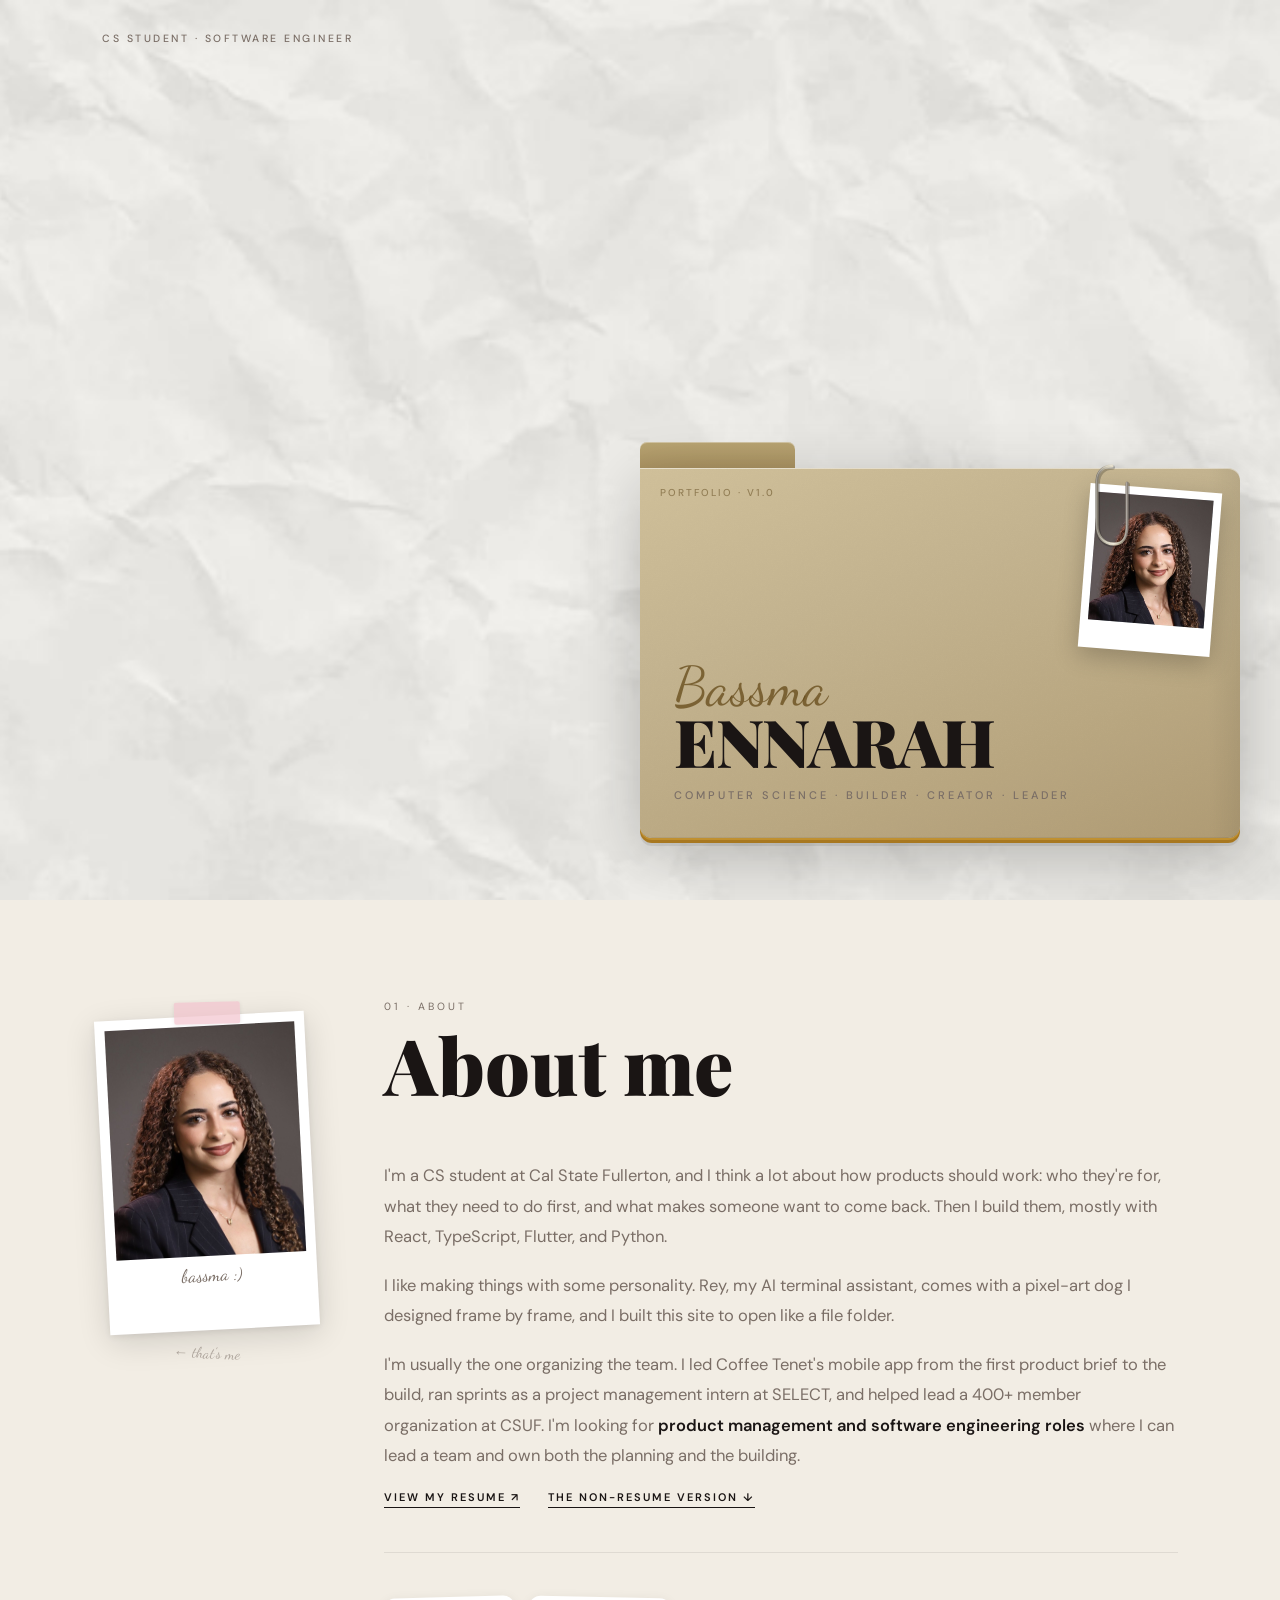
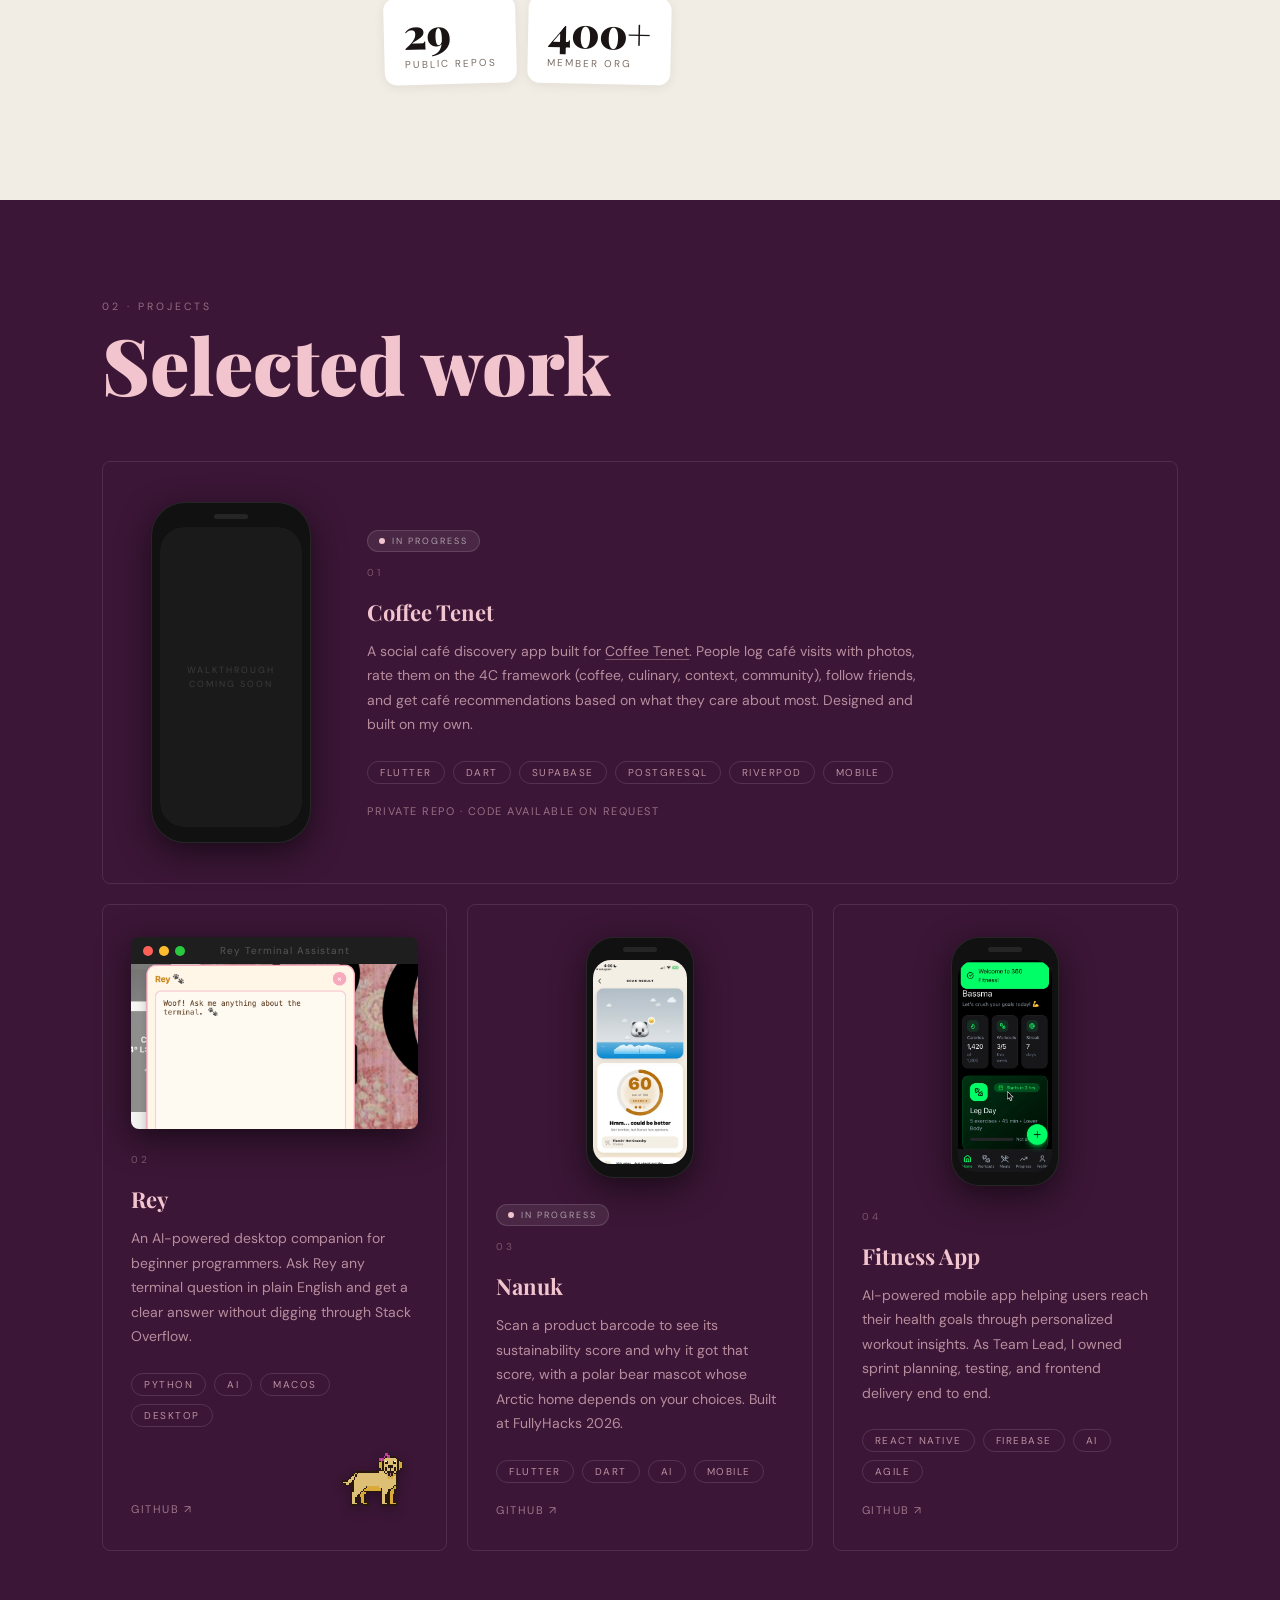
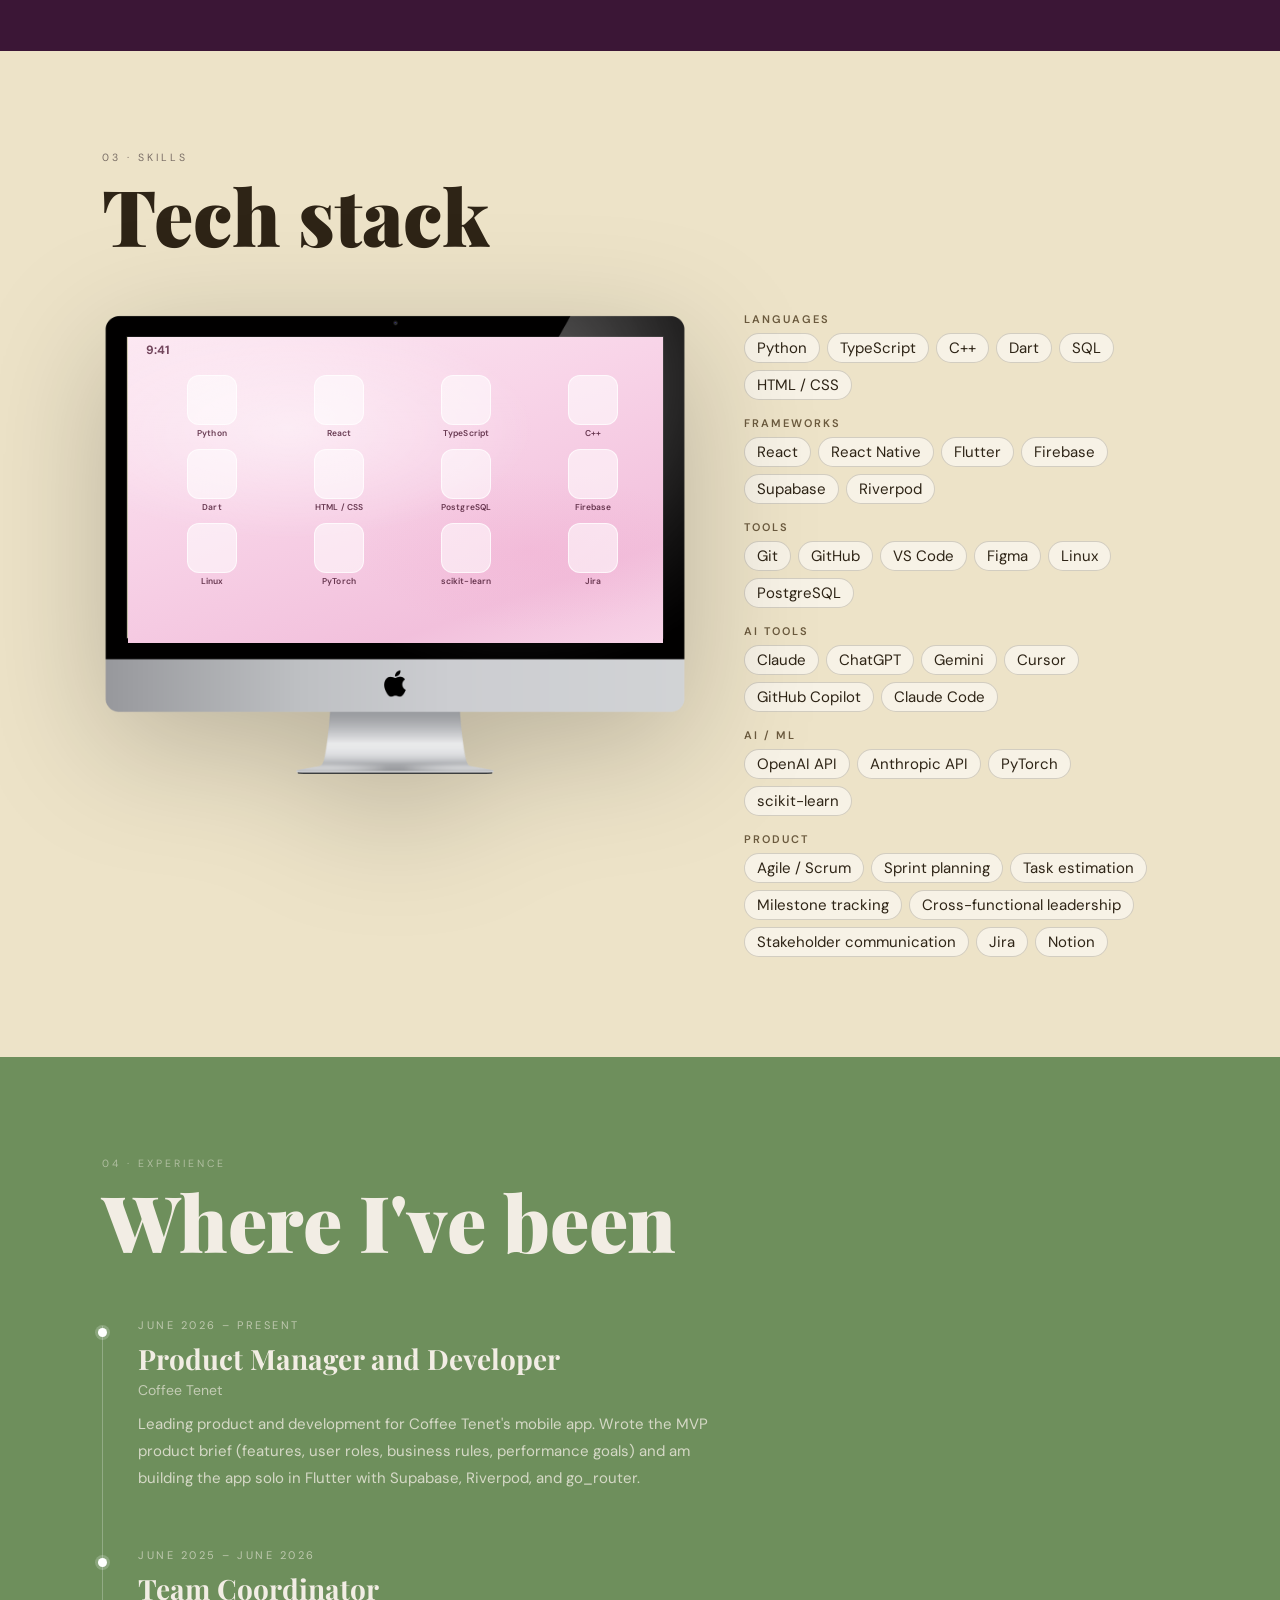
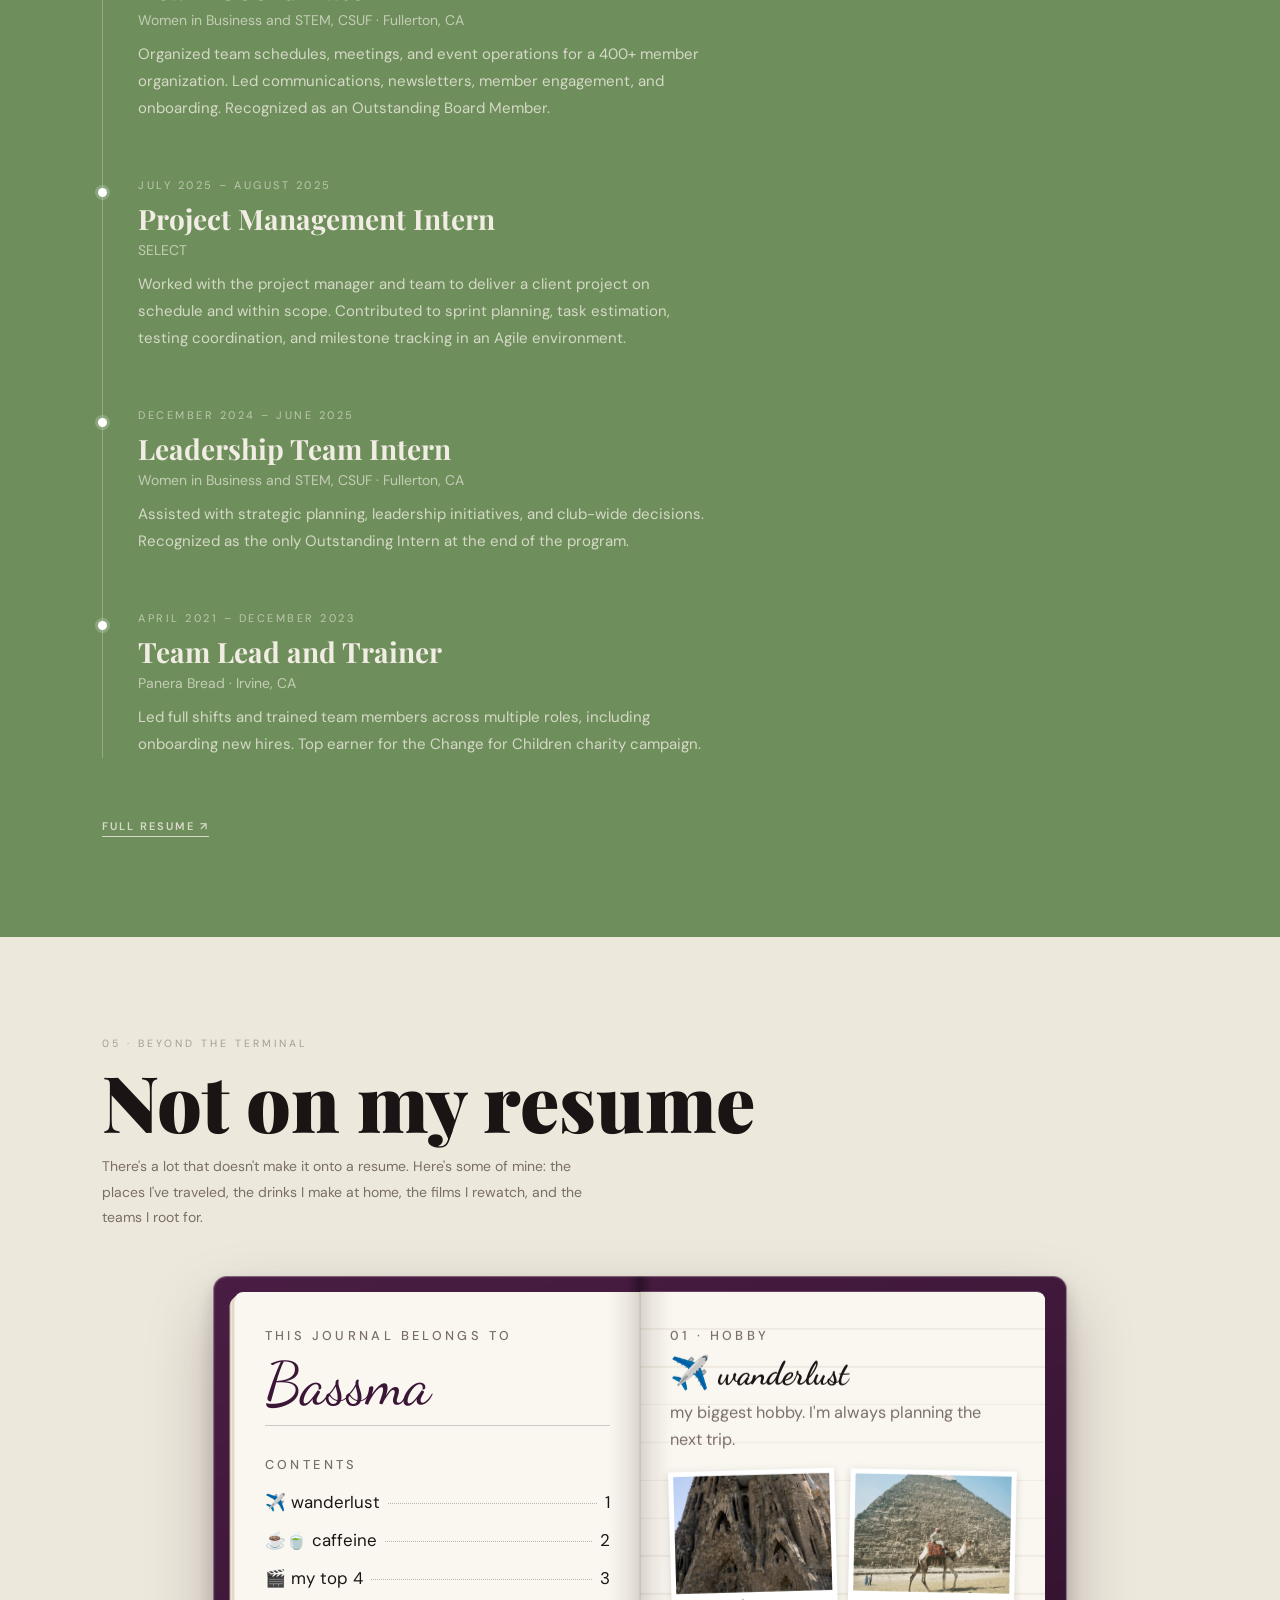
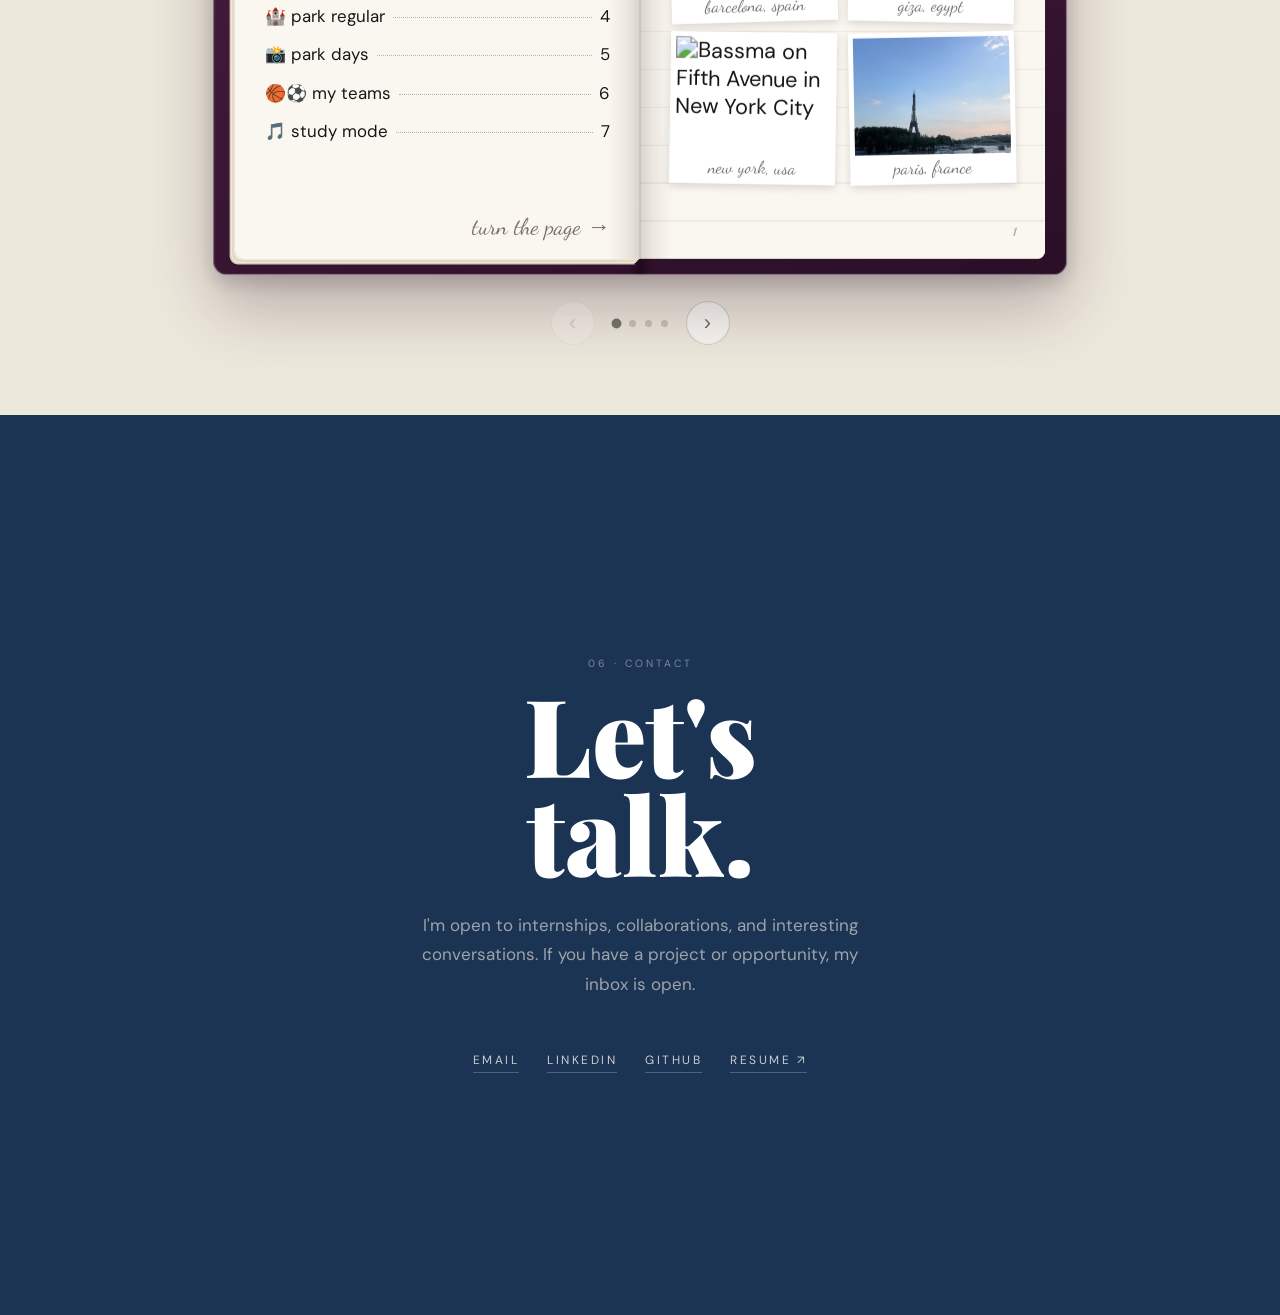
==== index.html @ e439811d "Landing hint: 'click the folder or scroll to open' Co-Authored-By: Claude Opus 5.5 <noreply@anthropi" ====
<!DOCTYPE html>
<html lang="en">
<head>
    <meta charset="UTF-8">
    <meta name="viewport" content="width=device-width, initial-scale=1.0">
    <meta name="description" content="Bassma Ennarah is a CS student at Cal State Fullerton. Projects, skills, experience, and a little of everything else.">
    <title>Bassma Ennarah | Portfolio</title>
    <link rel="icon" href="assets/icons/favicon.svg" type="image/svg+xml">
    <link rel="icon" href="assets/icons/favicon-32.png" type="image/png" sizes="32x32">
    <link rel="apple-touch-icon" href="assets/icons/apple-touch-icon.png">

    <!-- Link previews (iMessage, LinkedIn, Slack, etc.). Image URLs must be absolute. -->
    <meta property="og:type" content="website">
    <meta property="og:url" content="https://bassma-ennarah.vercel.app/">
    <meta property="og:title" content="Bassma Ennarah | Portfolio">
    <meta property="og:description" content="CS student at Cal State Fullerton. Product, projects, and a little of everything else.">
    <meta property="og:image" content="https://bassma-ennarah.vercel.app/assets/images/og-image.jpg">
    <meta property="og:image:width" content="1200">
    <meta property="og:image:height" content="630">
    <meta property="og:image:alt" content="Bassma Ennarah's portfolio: a manila folder with her name and photo">
    <meta name="twitter:card" content="summary_large_image">
    <meta name="twitter:image" content="https://bassma-ennarah.vercel.app/assets/images/og-image.jpg">
    <link href="https://fonts.googleapis.com/css2?family=Playfair+Display:ital,wght@0,400;0,700;0,900;1,400&family=Dancing+Script:wght@700&family=DM+Sans:opsz,wght@9..40,300;9..40,400;9..40,500;9..40,600&display=swap" rel="stylesheet">
    <script src="https://cdnjs.cloudflare.com/ajax/libs/gsap/3.12.5/gsap.min.js"></script>
    <script src="https://cdnjs.cloudflare.com/ajax/libs/gsap/3.12.5/ScrollTrigger.min.js"></script>
    <link rel="stylesheet" href="https://cdn.jsdelivr.net/npm/devicon@2.17.0/devicon.min.css">
    <link rel="stylesheet" href="css/styles.css">
</head>
<body>

<!-- Nav dots -->
<nav id="nav-dots">
    <div class="dot" data-sec="scene"><span class="dot-tip">Home</span></div>
    <div class="dot" data-sec="about"><span class="dot-tip">About</span></div>
    <div class="dot" data-sec="projects"><span class="dot-tip">Projects</span></div>
    <div class="dot" data-sec="skills"><span class="dot-tip">Skills</span></div>
    <div class="dot" data-sec="experience"><span class="dot-tip">Experience</span></div>
    <div class="dot" data-sec="beyond"><span class="dot-tip">Beyond</span></div>
    <div class="dot" data-sec="contact"><span class="dot-tip">Contact</span></div>
</nav>

<!-- ============================================================
     PINNED SCENE  (folder + files animate here)
============================================================ -->
<div id="scene">

    <div class="meta-bar">
        <span>CS Student · Software Engineer</span>
    </div>

    <!-- ── Nav files ──
         They all start stacked at the folder centre.
         GSAP moves each one upward to its final band position.
         Order in DOM = stack order: nf-5 is deepest (rendered first / behind),
         nf-1 is on top (rendered last, emerges first).
    -->
    <a href="#contact"    class="nav-file nf-6" id="f6">
        <span class="nf-num">06</span><span class="nf-label">Contact</span><span class="nf-arrow">→</span>
    </a>
    <a href="#beyond"     class="nav-file nf-5" id="f5">
        <span class="nf-num">05</span><span class="nf-label">Beyond</span><span class="nf-arrow">→</span>
    </a>
    <a href="#experience" class="nav-file nf-4" id="f4">
        <span class="nf-num">04</span><span class="nf-label">Experience</span><span class="nf-arrow">→</span>
    </a>
    <a href="#skills"     class="nav-file nf-3" id="f3">
        <span class="nf-num">03</span><span class="nf-label">Skills</span><span class="nf-arrow">→</span>
    </a>
    <a href="#projects"   class="nav-file nf-2" id="f2">
        <span class="nf-num">02</span><span class="nf-label">Projects</span><span class="nf-arrow">→</span>
    </a>
    <a href="#about"      class="nav-file nf-1" id="f1">
        <span class="nf-num">01</span><span class="nf-label">About Me</span><span class="nf-arrow">→</span>
    </a>

    <!-- ── Folder ── -->
    <div id="folder-wrap">
      <!-- .folder-scale shrinks the whole folder on small screens (see --folder-scale in main.js) -->
      <div class="folder-scale">
        <div class="folder-tab"></div>

        <div class="folder-body">
            <span class="folder-anno">Portfolio · v1.0</span>

            <div class="polaroid-wrap">

                <!-- BEHIND layer: inner loop only — slides behind the photo -->
                <svg class="paperclip-behind" viewBox="0 0 36 88" fill="none">
                    <path d="M20 10 C13 10,9 16,9 23 L9 60 C9 65,13 69,18 69 C23 69,27 65,27 60 L27 30"
                          stroke="rgba(0,0,0,.18)" stroke-width="4" stroke-linecap="round" fill="none"
                          transform="translate(0.6,1.2)"/>
                    <path d="M20 10 C13 10,9 16,9 23 L9 60 C9 65,13 69,18 69 C23 69,27 65,27 60 L27 30"
                          stroke="#8A8478" stroke-width="3" stroke-linecap="round" fill="none"/>
                </svg>

                <!-- FRONT layer: outer loop only — rides over the photo -->
                <svg class="paperclip-svg" viewBox="0 0 36 88" fill="none">
                    <defs>
                        <linearGradient id="clip-grad" x1="0" y1="0" x2="1" y2="0">
                            <stop offset="0%"   stop-color="#7A7468"/>
                            <stop offset="30%"  stop-color="#C8C2B0"/>
                            <stop offset="55%"  stop-color="#E8E0CC"/>
                            <stop offset="75%"  stop-color="#B0A890"/>
                            <stop offset="100%" stop-color="#888078"/>
                        </linearGradient>
                    </defs>
                    <!-- shadow -->
                    <path d="M18 5 C9 5,3 11,3 20 L3 64 C3 76,10 83,20 83 C30 83,33 76,33 64 L33 22"
                          stroke="rgba(0,0,0,.22)" stroke-width="4.5" stroke-linecap="round" fill="none"
                          transform="translate(0.8,1.5)"/>
                    <!-- metallic body -->
                    <path d="M18 5 C9 5,3 11,3 20 L3 64 C3 76,10 83,20 83 C30 83,33 76,33 64 L33 22"
                          stroke="url(#clip-grad)" stroke-width="3" stroke-linecap="round" fill="none"/>
                    <!-- specular highlight -->
                    <path d="M18 5 C9 5,3 11,3 20 L3 64 C3 76,10 83,20 83 C30 83,33 76,33 64 L33 22"
                          stroke="rgba(255,255,255,.32)" stroke-width="1" stroke-linecap="round" fill="none"
                          transform="translate(-0.4,-0.4)"/>
                </svg>

                <div class="polaroid">
                    <img class="polaroid-img" src="assets/images/headshot.jpg" alt="Bassma Ennarah" style="object-fit:cover; object-position:50% 0%;">
                </div>
            </div>

            <div class="folder-text">
                <span class="name-script">Bassma</span>
                <span class="name-last">ENNARAH</span>
                <p class="name-tagline">Computer Science · Builder · Creator · Leader</p>
            </div>
        </div>
      </div>
    </div>

    <!-- scroll hint -->
    <div class="scroll-hint" aria-hidden="true">
        <span class="hint-inner"><span class="hint-text">click the folder or scroll to open</span><svg class="hint-arrow" width="22" height="26" viewBox="0 0 22 26" fill="none" stroke="currentColor" stroke-width="2.2" stroke-linecap="round" stroke-linejoin="round"><path d="M11 2v20M3 14l8 8 8-8"/></svg></span>
    </div>

</div><!-- /#scene -->

<!-- ============================================================
     CONTENT SECTIONS
============================================================ -->
<section id="about">
    <div class="about-photo-wrap">
        <div class="polaroid-tape"></div>
        <div class="polaroid-about">
            <img src="assets/images/headshot.jpg" alt="Bassma Ennarah">
            <p class="polaroid-caption">bassma :)</p>
        </div>
        <span class="about-doodle">← that's me</span>
    </div>
    <div>
        <span class="sec-eye">01 · About</span>
        <h2 class="sec-title">About me</h2>
        <div class="about-bio">
            <p>I'm a CS student at Cal State Fullerton, and I think a lot about how products should work: who they're for, what they need to do first, and what makes someone want to come back. Then I build them, mostly with React, TypeScript, Flutter, and Python.</p>
            <p>I like making things with some personality. Rey, my AI terminal assistant, comes with a pixel-art dog I designed frame by frame, and I built this site to open like a file folder.</p>
            <p>I'm usually the one organizing the team. I led Coffee Tenet's mobile app from the first product brief to the build, ran sprints as a project management intern at SELECT, and helped lead a 400+ member organization at CSUF. I'm looking for <strong>product management and software engineering roles</strong> where I can lead a team and own both the planning and the building.</p>
            <div class="about-links">
                <a href="assets/resume/Bassma_Ennarah_Resume_10-2026.pdf" target="_blank" rel="noopener" class="about-resume">View my resume ↗</a>
                <a href="#beyond" class="about-resume">The non-resume version ↓</a>
            </div>
        </div>
        <div class="stats">
            <div><div class="stat-num">29</div><div class="stat-lbl">Public repos</div></div>
            <div><div class="stat-num">400+</div><div class="stat-lbl">Member org</div></div>
        </div>
    </div>
</section>

<section id="projects">
    <span class="sec-eye">02 · Projects</span>
    <h2 class="sec-title">Selected work</h2>
    <div class="proj-grid">
        <!-- Featured: Coffee Tenet (private repo, unreleased) -->
        <div class="proj-card proj-featured">
            <div class="device-phone">
                <div class="phone-shell phone-lg">
                    <div class="phone-pill"></div>
                    <div class="phone-screen">
                        <!-- VIDEO PLACEHOLDER: when the walkthrough is ready, replace the div below with:
                             <video src="assets/videos/coffee-tenet-walkthrough.mp4" poster="assets/images/projects/coffee-tenet-poster.jpg" autoplay muted loop playsinline></video> -->
                        <div class="phone-screen-empty phone-video-placeholder">walkthrough<br>coming soon</div>
                    </div>
                </div>
            </div>
            <div class="proj-featured-body">
                <span class="proj-badge">In Progress</span>
                <div class="proj-num">01</div>
                <div class="proj-name">Coffee Tenet</div>
                <div class="proj-desc">A social café discovery app built for <a href="https://coffeetenet.com" target="_blank" rel="noopener" class="inline-link">Coffee Tenet</a>. People log café visits with photos, rate them on the 4C framework (coffee, culinary, context, community), follow friends, and get café recommendations based on what they care about most. Designed and built on my own.</div>
                <div class="tags"><span class="tag">Flutter</span><span class="tag">Dart</span><span class="tag">Supabase</span><span class="tag">PostgreSQL</span><span class="tag">Riverpod</span><span class="tag">Mobile</span></div>
                <div class="proj-links">
                    <!-- Add when the video is ready: <a href="#" class="proj-link" data-walkthrough>Watch walkthrough ↗</a> -->
                    <span class="proj-private">Private repo · code available on request</span>
                </div>
            </div>
        </div>
        <div class="proj-card">
            <div class="device-window">
                <div class="window-shell">
                    <div class="window-bar">
                        <div class="traffic traffic-r"></div>
                        <div class="traffic traffic-y"></div>
                        <div class="traffic traffic-g"></div>
                        <span class="window-bar-title">Rey Terminal Assistant</span>
                    </div>
                    <div class="window-screen">
                        <img src="assets/images/projects/rey-demo.png" alt="Rey Terminal Assistant">
                    </div>
                </div>
            </div>
            <div class="proj-num">02</div>
            <div class="proj-name">Rey</div>
            <div class="proj-desc">An AI-powered desktop companion for beginner programmers. Ask Rey any terminal question in plain English and get a clear answer without digging through Stack Overflow.</div>
            <div class="tags"><span class="tag">Python</span><span class="tag">AI</span><span class="tag">macOS</span><span class="tag">Desktop</span></div>
            <div class="proj-links proj-links-rey">
                <a href="https://github.com/bennarah/Rey-Terminal-Assistant" class="proj-link" target="_blank">GitHub ↗</a>
                <!-- Rey the dog sits at the end of the links row, so it never covers the text or tags -->
                <div class="rey-mascot" aria-hidden="true"></div>
            </div>
        </div>
        <div class="proj-card">
            <div class="device-phone">
                <div class="phone-shell">
                    <div class="phone-pill"></div>
                    <div class="phone-screen">
                        <img src="assets/images/projects/nanuk-app.jpg" alt="Nanuk App">
                    </div>
                </div>
            </div>
            <span class="proj-badge">In Progress</span>
            <div class="proj-num">03</div>
            <div class="proj-name">Nanuk</div>
            <div class="proj-desc">Scan a product barcode to see its sustainability score and why it got that score, with a polar bear mascot whose Arctic home depends on your choices. Built at FullyHacks 2026.</div>
            <div class="tags"><span class="tag">Flutter</span><span class="tag">Dart</span><span class="tag">AI</span><span class="tag">Mobile</span></div>
            <div class="proj-links"><a href="https://github.com/nathanchamorro1/fullyhacks-2026" class="proj-link" target="_blank">GitHub ↗</a></div>
        </div>
        <div class="proj-card">
            <div class="device-phone">
                <div class="phone-shell">
                    <div class="phone-pill"></div>
                    <div class="phone-screen"><img src="assets/images/projects/fitness-app.png" alt="Fitness App"></div>
                </div>
            </div>
            <div class="proj-num">04</div>
            <div class="proj-name">Fitness App</div>
            <div class="proj-desc">AI-powered mobile app helping users reach their health goals through personalized workout insights. As Team Lead, I owned sprint planning, testing, and frontend delivery end to end.</div>
            <div class="tags"><span class="tag">React Native</span><span class="tag">Firebase</span><span class="tag">AI</span><span class="tag">Agile</span></div>
            <div class="proj-links"><a href="https://github.com/bennarah/fitness-app" class="proj-link" target="_blank">GitHub ↗</a></div>
        </div>
    </div>
</section>

<section id="skills">
    <span class="sec-eye">03 · Skills</span>
    <h2 class="sec-title">Tech stack</h2>

    <div class="skills-layout">
    <div class="desktop-wrap" aria-hidden="true">
        <div class="imac-wrap">
            <img class="imac-img" src="assets/images/mockups/imac.png" alt="iMac">

            <!-- iOS screen overlay — sits inside the transparent screen cutout -->
            <div class="imac-screen">

                <!-- Wallpaper -->
                <div class="ios-wallpaper"></div>

                <!-- Everything inside is laid out at 677x387 and scaled to fit (see main.js §7) -->
                <div class="imac-screen-inner">

                <!-- Status bar -->
                <div class="ios-status-bar">
                    <span class="ios-time">9:41</span>
                    <span class="ios-status-right">
                        <!-- Signal bars -->
                        <svg width="17" height="12" viewBox="0 0 17 12" fill="rgba(80,30,55,.8)" xmlns="http://www.w3.org/2000/svg">
                            <rect x="0"   y="6"  width="3" height="6"  rx="0.8"/>
                            <rect x="4.5" y="4"  width="3" height="8"  rx="0.8"/>
                            <rect x="9"   y="2"  width="3" height="10" rx="0.8"/>
                            <rect x="13.5" y="0" width="3" height="12" rx="0.8"/>
                        </svg>
                        <!-- Wi-Fi -->
                        <svg width="16" height="12" viewBox="0 0 16 12" fill="none" xmlns="http://www.w3.org/2000/svg">
                            <path d="M8 9.5a1.25 1.25 0 100 2.5 1.25 1.25 0 000-2.5z" fill="rgba(80,30,55,.8)"/>
                            <path d="M4.2 6.8C5.2 5.7 6.5 5 8 5s2.8.7 3.8 1.8" stroke="rgba(80,30,55,.8)" stroke-width="1.3" stroke-linecap="round" fill="none"/>
                            <path d="M1 3.8C3 1.5 5.4 0 8 0s5 1.5 7 3.8" stroke="rgba(80,30,55,.8)" stroke-width="1.3" stroke-linecap="round" fill="none" opacity=".5"/>
                        </svg>
                        <!-- Battery -->
                        <svg width="25" height="12" viewBox="0 0 25 12" fill="none" xmlns="http://www.w3.org/2000/svg">
                            <rect x="0.5" y="0.5" width="21" height="11" rx="3" stroke="rgba(80,30,55,.5)"/>
                            <rect x="1.5" y="1.5" width="19" height="9" rx="2" fill="rgba(80,30,55,.8)"/>
                            <path d="M23 4v4c.9-.4 1.5-1.1 1.5-2s-.6-1.6-1.5-2z" fill="rgba(80,30,55,.4)"/>
                        </svg>
                    </span>
                </div>

                <!-- App icon grid -->
                <div class="ios-icons-area">
                    <div class="ios-icons-grid">
                        <div class="ios-icon">
                            <div class="ios-icon-img"><i class="devicon-python-plain" style="color:#3776AB"></i></div>
                            <div class="ios-icon-name">Python</div>
                        </div>
                        <div class="ios-icon">
                            <div class="ios-icon-img"><i class="devicon-react-original colored"></i></div>
                            <div class="ios-icon-name">React</div>
                        </div>
                        <div class="ios-icon">
                            <div class="ios-icon-img"><i class="devicon-typescript-plain colored"></i></div>
                            <div class="ios-icon-name">TypeScript</div>
                        </div>
                        <div class="ios-icon">
                            <div class="ios-icon-img"><i class="devicon-cplusplus-plain colored"></i></div>
                            <div class="ios-icon-name">C++</div>
                        </div>
                        <div class="ios-icon">
                            <div class="ios-icon-img"><i class="devicon-flutter-plain colored"></i></div>
                            <div class="ios-icon-name">Flutter</div>
                        </div>
                        <div class="ios-icon">
                            <div class="ios-icon-img"><i class="devicon-dart-plain colored"></i></div>
                            <div class="ios-icon-name">Dart</div>
                        </div>
                        <div class="ios-icon">
                            <div class="ios-icon-img"><i class="devicon-html5-plain colored"></i></div>
                            <div class="ios-icon-name">HTML / CSS</div>
                        </div>
                        <div class="ios-icon">
                            <div class="ios-icon-img"><i class="devicon-postgresql-plain colored"></i></div>
                            <div class="ios-icon-name">PostgreSQL</div>
                        </div>
                        <div class="ios-icon">
                            <div class="ios-icon-img"><i class="devicon-firebase-plain colored"></i></div>
                            <div class="ios-icon-name">Firebase</div>
                        </div>
                        <div class="ios-icon">
                            <div class="ios-icon-img"><i class="devicon-supabase-plain colored"></i></div>
                            <div class="ios-icon-name">Supabase</div>
                        </div>
                        <div class="ios-icon">
                            <div class="ios-icon-img"><i class="devicon-linux-plain colored"></i></div>
                            <div class="ios-icon-name">Linux</div>
                        </div>
                        <div class="ios-icon">
                            <div class="ios-icon-img"><i class="devicon-pytorch-original colored"></i></div>
                            <div class="ios-icon-name">PyTorch</div>
                        </div>
                        <div class="ios-icon">
                            <div class="ios-icon-img"><i class="devicon-scikitlearn-plain colored"></i></div>
                            <div class="ios-icon-name">scikit-learn</div>
                        </div>
                        <div class="ios-icon">
                            <div class="ios-icon-img"><i class="devicon-jira-plain colored"></i></div>
                            <div class="ios-icon-name">Jira</div>
                        </div>
                        <div class="ios-icon">
                            <div class="ios-icon-img"><i class="devicon-notion-plain" style="color:#111"></i></div>
                            <div class="ios-icon-name">Notion</div>
                        </div>
                    </div>
                </div>

                <!-- iOS dock -->
                <div class="ios-dock">
                    <div class="dock-ios-icon"><i class="devicon-github-original colored"></i></div>
                    <div class="dock-ios-icon"><i class="devicon-vscode-plain colored"></i></div>
                    <div class="dock-ios-icon"><i class="devicon-figma-plain colored"></i></div>
                    <div class="dock-ios-icon"><i class="devicon-git-plain colored"></i></div>
                </div>

                </div><!-- /.imac-screen-inner -->
            </div><!-- /.imac-screen -->
        </div><!-- /.imac-wrap -->
    </div><!-- /.desktop-wrap -->

    <!-- Readable version of the tech stack (the iMac above is decorative) -->
    <div class="stack-list">
        <div class="stack-group">
            <h3 class="stack-label">Languages</h3>
            <ul class="stack-chips">
                <li>Python</li>
                <li>TypeScript</li>
                <li>C++</li>
                <li>Dart</li>
                <li>SQL</li>
                <li>HTML / CSS</li>
            </ul>
        </div>
        <div class="stack-group">
            <h3 class="stack-label">Frameworks</h3>
            <ul class="stack-chips">
                <li>React</li>
                <li>React Native</li>
                <li>Flutter</li>
                <li>Firebase</li>
                <li>Supabase</li>
                <li>Riverpod</li>
            </ul>
        </div>
        <div class="stack-group">
            <h3 class="stack-label">Tools</h3>
            <ul class="stack-chips">
                <li>Git</li>
                <li>GitHub</li>
                <li>VS Code</li>
                <li>Figma</li>
                <li>Linux</li>
                <li>PostgreSQL</li>
            </ul>
        </div>
        <div class="stack-group">
            <h3 class="stack-label">AI tools</h3>
            <ul class="stack-chips">
                <li>Claude</li>
                <li>ChatGPT</li>
                <li>Gemini</li>
                <li>Cursor</li>
                <li>GitHub Copilot</li>
                <li>Claude Code</li>
            </ul>
        </div>
        <div class="stack-group">
            <h3 class="stack-label">AI / ML</h3>
            <ul class="stack-chips">
                <li>OpenAI API</li>
                <li>Anthropic API</li>
                <li>PyTorch</li>
                <li>scikit-learn</li>
            </ul>
        </div>
        <div class="stack-group">
            <h3 class="stack-label">Product</h3>
            <ul class="stack-chips">
                <li>Agile / Scrum</li>
                <li>Sprint planning</li>
                <li>Task estimation</li>
                <li>Milestone tracking</li>
                <li>Cross-functional leadership</li>
                <li>Stakeholder communication</li>
                <li>Jira</li>
                <li>Notion</li>
            </ul>
        </div>
    </div>
    </div><!-- /.skills-layout -->
</section>

<section id="experience">
    <span class="sec-eye">04 · Experience</span>
    <h2 class="sec-title">Where I've been</h2>
    <div class="timeline">
        <div class="tl-item">
            <div class="tl-date">June 2026 – Present</div>
            <div class="tl-role">Product Manager and Developer</div>
            <div class="tl-company">Coffee Tenet</div>
            <div class="tl-desc">Leading product and development for Coffee Tenet's mobile app. Wrote the MVP product brief (features, user roles, business rules, performance goals) and am building the app solo in Flutter with Supabase, Riverpod, and go_router.</div>
        </div>
        <div class="tl-item">
            <div class="tl-date">June 2025 – June 2026</div>
            <div class="tl-role">Team Coordinator</div>
            <div class="tl-company">Women in Business and STEM, CSUF · Fullerton, CA</div>
            <div class="tl-desc">Organized team schedules, meetings, and event operations for a 400+ member organization. Led communications, newsletters, member engagement, and onboarding. Recognized as an Outstanding Board Member.</div>
        </div>
        <div class="tl-item">
            <div class="tl-date">July 2025 – August 2025</div>
            <div class="tl-role">Project Management Intern</div>
            <div class="tl-company">SELECT</div>
            <div class="tl-desc">Worked with the project manager and team to deliver a client project on schedule and within scope. Contributed to sprint planning, task estimation, testing coordination, and milestone tracking in an Agile environment.</div>
        </div>
        <div class="tl-item">
            <div class="tl-date">December 2024 – June 2025</div>
            <div class="tl-role">Leadership Team Intern</div>
            <div class="tl-company">Women in Business and STEM, CSUF · Fullerton, CA</div>
            <div class="tl-desc">Assisted with strategic planning, leadership initiatives, and club-wide decisions. Recognized as the only Outstanding Intern at the end of the program.</div>
        </div>
        <div class="tl-item">
            <div class="tl-date">April 2021 – December 2023</div>
            <div class="tl-role">Team Lead and Trainer</div>
            <div class="tl-company">Panera Bread · Irvine, CA</div>
            <div class="tl-desc">Led full shifts and trained team members across multiple roles, including onboarding new hires. Top earner for the Change for Children charity campaign.</div>
        </div>
    </div>
    <a href="assets/resume/Bassma_Ennarah_Resume_10-2026.pdf" target="_blank" rel="noopener" class="tl-resume">Full resume ↗</a>
</section>

<section id="beyond">
    <span class="sec-eye">05 · Beyond the terminal</span>
    <h2 class="sec-title">Not on my resume</h2>

    <p class="beyond-blurb">There's a lot that doesn't make it onto a resume. Here's some of mine: the places I've traveled, the drinks I make at home, the films I rewatch, and the teams I root for.</p>

    <div class="book-wrap" id="bookWrap">
        <div class="book" id="book">
            <div class="book-cover" aria-hidden="true"></div>

            <!-- Left base page: flyleaf + contents -->
            <div class="book-page side-left">
                <div class="jp jp-plain">
                    <div class="jp-label">this journal belongs to</div>
                    <div class="flyleaf-name">Bassma</div>
                    <div class="flyleaf-rule"></div>
                    <div class="jp-label" style="margin-top:22px;">contents</div>
                    <ol class="toc">
                        <li><button type="button" data-spread="0"><span>✈️ wanderlust</span><span class="toc-dots"></span><span>1</span></button></li>
                        <li><button type="button" data-spread="1"><span>☕🍵 caffeine</span><span class="toc-dots"></span><span>2</span></button></li>
                        <li><button type="button" data-spread="1"><span>🎬 my top 4</span><span class="toc-dots"></span><span>3</span></button></li>
                        <li><button type="button" data-spread="2"><span>🏰 park regular</span><span class="toc-dots"></span><span>4</span></button></li>
                        <li><button type="button" data-spread="2"><span>📸 park days</span><span class="toc-dots"></span><span>5</span></button></li>
                        <li><button type="button" data-spread="3"><span>🏀⚽ my teams</span><span class="toc-dots"></span><span>6</span></button></li>
                        <li><button type="button" data-spread="3"><span>🎵 study mode</span><span class="toc-dots"></span><span>7</span></button></li>
                    </ol>
                    <div class="flyleaf-hint">turn the page →</div>
                </div>
            </div>

            <!-- Right base page: Disneyland photos (continues page 6) -->
            <div class="book-page side-right">
                <div class="jp jp-lined">
                        <div class="jp-label">07 · on repeat</div>
                        <div class="jp-title">🎵 study mode</div>
                        <div class="jp-sub">what's in my ears when I'm deep in a project</div>
                        <div class="song-list">
                            <div class="song-row">
                                <div class="song-disc" style="background:linear-gradient(135deg,#C090A8,#7A3858)">♪</div>
                                <div class="song-info">
                                    <div class="song-name">No Ordinary Love</div>
                                    <div class="song-artist">Sade</div>
                                </div>
                                <div class="song-num">01</div>
                            </div>
                            <div class="song-row">
                                <div class="song-disc" style="background:linear-gradient(135deg,#5090C0,#1A4870)">♪</div>
                                <div class="song-info">
                                    <div class="song-name">You Were Right</div>
                                    <div class="song-artist">Rüfüs Du Sol</div>
                                </div>
                                <div class="song-num">02</div>
                            </div>
                            <div class="song-row">
                                <div class="song-disc" style="background:linear-gradient(135deg,#707070,#282828)">♪</div>
                                <div class="song-info">
                                    <div class="song-name">Summer Games</div>
                                    <div class="song-artist">Drake</div>
                                </div>
                                <div class="song-num">03</div>
                            </div>
                        </div>
                        <div class="park-signoff journal-end">to be continued… ✎</div>
                        <span class="folio">7</span>
                    </div>
            </div>

            <!-- Leaves: each sheet has a front (right-hand page) and a back (left-hand page once turned) -->
            <div class="leaf">
                <div class="face front side-right">
                    <div class="jp jp-lined">
                        <div class="jp-label">01 · hobby</div>
                        <div class="jp-title">✈️ wanderlust</div>
                        <div class="jp-sub">my biggest hobby. I'm always planning the next trip.</div>
                        <div class="travel-grid">
                            <figure class="travel-photo"><img class="zoomable" src="assets/images/beyond/travel-barcelona.jpg" alt="Bassma in front of the Sagrada Família in Barcelona" loading="lazy" style="object-position:50% 65%"><figcaption class="travel-photo-lbl">barcelona, spain</figcaption></figure>
                            <figure class="travel-photo"><img class="zoomable" src="assets/images/beyond/travel-giza.jpg" alt="Bassma with the Pyramids of Giza behind her" loading="lazy" style="object-position:50% 70%"><figcaption class="travel-photo-lbl">giza, egypt</figcaption></figure>
                            <figure class="travel-photo"><img class="zoomable" src="assets/images/beyond/travel-new-york.jpg" alt="Bassma on Fifth Avenue in New York City" loading="lazy" style="object-position:50% 66%"><figcaption class="travel-photo-lbl">new york, usa</figcaption></figure>
                            <figure class="travel-photo"><img class="zoomable" src="assets/images/beyond/travel-paris.jpg" alt="Bassma on a bridge over the Seine with the Eiffel Tower" loading="lazy" style="object-position:50% 39%"><figcaption class="travel-photo-lbl">paris, france</figcaption></figure>
                        </div>
                        <span class="folio">1</span>
                    </div>
                </div>
                <div class="face back side-left">
                    <div class="jp jp-graph">
                        <div class="jp-label">02 · caffeine</div>
                        <div class="jp-title">☕🍵 caffeine connoisseur</div>
                        <div class="jp-sub">coffee and matcha, both. I have a home café setup for each.</div>
                        <figure class="cafe-photo">
                            <img class="zoomable" src="assets/images/beyond/cafe-setup.jpg" alt="An iced latte in front of my home espresso setup" loading="lazy" style="object-position:50% 74%">
                            <figcaption>my home setup</figcaption>
                        </figure>
                        <div class="cafe-spots">
                            <div class="cafe-spots-lbl">my go-to spots</div>
                            <ol>
                                <li><span class="cafe-name">Community Goods</span><span class="cafe-city">LA</span></li>
                                <li><span class="cafe-name">Vivot</span><span class="cafe-city">Fullerton</span></li>
                                <li><span class="cafe-name">Ayer</span><span class="cafe-city">Tustin</span></li>
                            </ol>
                        </div>
                        <span class="folio">2</span>
                    </div>
                </div>
            </div>
            <div class="leaf">
                <div class="face front side-right">
                    <div class="jp">
                        <div class="jp-label">03 · film</div>
                        <div class="jp-title">🎬 my top 4</div>
                        <div class="film-posters">
                            <figure class="film-poster">
                                <img class="zoomable" src="assets/images/beyond/film-little-women.jpg" alt="Little Women poster" loading="lazy">
                                <figcaption class="visually-hidden">Little Women (2019)</figcaption>
                            </figure>
                            <figure class="film-poster">
                                <img class="zoomable" src="assets/images/beyond/film-ratatouille.jpg" alt="Ratatouille poster" loading="lazy">
                                <figcaption class="visually-hidden">Ratatouille (2007)</figcaption>
                            </figure>
                            <figure class="film-poster">
                                <img class="zoomable" src="assets/images/beyond/film-devil-wears-prada.jpg" alt="The Devil Wears Prada poster" loading="lazy">
                                <figcaption class="visually-hidden">The Devil Wears Prada (2006)</figcaption>
                            </figure>
                            <figure class="film-poster">
                                <img class="zoomable" src="assets/images/beyond/film-la-la-land.jpg" alt="La La Land poster" loading="lazy">
                                <figcaption class="visually-hidden">La La Land (2016)</figcaption>
                            </figure>
                        </div>
                        <ol class="film-list">
                            <li><span class="film-title">Little Women</span><span class="film-year">2019</span><span class="film-stars" aria-label="5 stars">★★★★★</span></li>
                            <li><span class="film-title">Ratatouille</span><span class="film-year">2007</span><span class="film-stars" aria-label="5 stars">★★★★★</span></li>
                            <li><span class="film-title">The Devil Wears Prada</span><span class="film-year">2006</span><span class="film-stars" aria-label="5 stars">★★★★★</span></li>
                            <li><span class="film-title">La La Land</span><span class="film-year">2016</span><span class="film-stars" aria-label="5 stars">★★★★★</span></li>
                        </ol>
                        <a href="https://boxd.it/4joVZ" target="_blank" rel="noopener" class="lb-btn">+ add me on letterboxd</a>
                        <span class="folio">3</span>
                    </div>
                </div>
                <div class="face back side-left">
                    <div class="jp jp-dotted">
                        <div class="jp-label">04 · happiest place</div>
                        <div class="jp-title">🏰 park regular</div>
                        <div class="jp-sub">Disneyland Magic Key holder, so a free afternoon usually turns into a park day.</div>

                        <div class="park-ticket">
                            <div class="park-ticket-main">
                                <span class="park-ticket-kicker">admit one · always</span>
                                <span class="park-ticket-title">Magic Key</span>
                                <span class="park-ticket-sub">holder · Anaheim, CA</span>
                            </div>
                            <div class="park-ticket-stub">
                                <span class="park-ticket-inf">∞</span>
                                <span class="park-ticket-stub-lbl">visits</span>
                            </div>
                        </div>

                        <div class="fave-ride">
                            <span class="fave-ride-lbl">🎢 favorite ride</span>
                            <span class="fave-ride-name">Rise of the Resistance</span>
                            <span class="fave-ride-why">because of how technologically advanced it is. the trackless ride vehicles get me every time.</span>
                        </div>
                        <span class="folio">4</span>
                    </div>
                </div>
            </div>
            <div class="leaf">
                <div class="face front side-right">
                    <div class="jp jp-dotted">
                    <div class="jp-label">05 · happiest place, cont.</div>
                    <div class="jp-title">📸 park days</div>
                    <div class="park-photos">
                        <figure class="park-polaroid tilt-l">
                            <span class="tape" aria-hidden="true"></span>
                            <img class="zoomable" src="assets/images/beyond/disney-galaxys-edge.jpg" alt="Bassma in Minnie ears with an iced coffee at Disneyland" loading="lazy">
                            <figcaption>coffee break ☕</figcaption>
                        </figure>
                        <figure class="park-polaroid tilt-r">
                            <span class="tape" aria-hidden="true"></span>
                            <img class="zoomable" src="assets/images/beyond/disney-toontown.jpg" alt="Bassma in pumpkin ears on a phone in Toontown" loading="lazy">
                            <figcaption>toontown, halloween time 🎃</figcaption>
                        </figure>
                    </div>
                    <span class="folio">5</span>
                </div>
                </div>
                <div class="face back side-left">
                    <div class="jp">
                        <div class="jp-label">06 · sports</div>
                        <div class="jp-title">🏀⚽ my teams</div>
                        <div class="jp-sub">two teams I'm loyal to.</div>
                        <div class="team-list">
                            <div class="team-card team-lakers">
                                <div class="team-badge" aria-hidden="true">🏀</div>
                                <div class="team-info">
                                    <span class="team-name">Los Angeles Lakers</span>
                                    <span class="team-meta">NBA · Los Angeles</span>
                                </div>
                            </div>
                            <div class="team-card team-barca">
                                <div class="team-badge" aria-hidden="true">⚽</div>
                                <div class="team-info">
                                    <span class="team-name">FC Barcelona</span>
                                    <span class="team-meta">La Liga · Barcelona</span>
                                </div>
                            </div>
                        </div>
                        <span class="folio">6</span>
                    </div>
                </div>
            </div>

            <div class="book-spine" aria-hidden="true"></div>
        </div>
    </div>

    <div class="journal-nav">
        <button class="jnav" id="jnavPrev" disabled aria-label="Previous page">‹</button>
        <div class="journal-pips">
            <button type="button" class="j-pip" aria-label="Contents"></button>
            <button type="button" class="j-pip" aria-label="Pages 1 and 2"></button>
            <button type="button" class="j-pip" aria-label="Pages 3 and 4"></button>
            <button type="button" class="j-pip" aria-label="Pages 5 and 6"></button>
        </div>
        <button class="jnav" id="jnavNext" aria-label="Next page">›</button>
    </div>

    <!-- Full-size photo viewer for journal photos -->
    <div class="photo-lightbox" id="photoLightbox" hidden>
        <button type="button" class="photo-lightbox-close" aria-label="Close photo">×</button>
        <figure>
            <img id="photoLightboxImg" src="" alt="">
            <figcaption id="photoLightboxCap"></figcaption>
        </figure>
    </div>
</section>

<section id="contact">
    <span class="sec-eye">06 · Contact</span>
    <h1 class="contact-title">Let's<br>talk.</h1>
    <p class="contact-sub">I'm open to internships, collaborations, and interesting conversations. If you have a project or opportunity, my inbox is open.</p>
    <div class="contact-links">
        <a href="mailto:bassma.ennarah@gmail.com"          class="contact-link">Email</a>
        <a href="https://linkedin.com/in/bassma-ennarah" class="contact-link" target="_blank">LinkedIn</a>
        <a href="https://github.com/bennarah"            class="contact-link" target="_blank">GitHub</a>
        <a href="assets/resume/Bassma_Ennarah_Resume_10-2026.pdf" class="contact-link" target="_blank" rel="noopener">Resume ↗</a>
    </div>
</section>

<!-- ============================================================
     JAVASCRIPT
============================================================ -->
<script src="js/main.js"></script>
<script src="js/rey-sprite.js"></script>
<script src="js/journal.js"></script>

</body>
</html>
---- css/styles.css ----
/* ============================================================
   Bassma Ennarah — Portfolio styles
============================================================ */

*, *::before, *::after { margin: 0; padding: 0; box-sizing: border-box; }

/* iPhone Safari "text autosizing" enlarges text it thinks is too small,
   which pushed journal text past the bottom of its pages. Turn it off. */
html { -webkit-text-size-adjust: 100%; text-size-adjust: 100%; }

:root {
    /* Side margin used by every section. 8% on desktop, 22px on phones (see the mobile block at the bottom). */
    --gutter: 8%;

    --cream:       #F2EDE4;
    --manila:      #C4B490;
    --manila-dark: #A89468;
    --manila-shad: #8A7050;
    --text:        #1A1514;
    --muted:       #7A6E66;

    --c1: #F2C4CE;  --c1t: #3D1230;
    --c2: #3B1636;  --c2t: #F2C4CE;
    --c3: #EDE3C8;  --c3t: #2E2416;
    --c4: #6E8F5C;  --c4t: #F2EDE4;
    --c5: #1C3454;  --c5t: #F2EDE4;
    --c6: #C8846A;  --c6t: #2A1410;
}


body {
    background: var(--cream);
    color: var(--text);
    font-family: 'DM Sans', sans-serif;
    overflow-x: hidden;
}

/* ============================================================
   PINNED SCENE  — folder + files all live here
============================================================ */
#scene {
    position: relative;
    height: 100vh;
    /* svh = height of the visible screen while the browser's toolbar is showing.
       Plain 100vh on iPhones is taller than that, which hid "scroll to open"
       behind Safari's toolbar. Browsers that don't know svh use the line above. */
    height: 100svh;
    overflow: hidden;
    background-color: #F0E8D8;
    background-image: url('../assets/images/textures/paper.jpeg');
    background-size: cover;
    background-position: center;
}

/* top meta bar */
.meta-bar {
    position: absolute;
    top: 32px; left: 0; right: 0;
    padding: 0 var(--gutter);
    display: flex;
    justify-content: space-between;
    font-size: 10.5px;
    letter-spacing: 2.5px;
    text-transform: uppercase;
    color: var(--muted);
    font-weight: 500;
    z-index: 50;
}

/* ── Folder ── */
#folder-wrap {
    position: absolute;
    /* GSAP will set xPercent: -50, yPercent: -50 so we just need top/left */
    top: 52%;
    left: 50%;
    z-index: 20;   /* folder sits ON TOP of files initially */
}

.folder-tab {
    position: absolute;
    top: -26px; left: 0;
    width: 155px; height: 28px;
    background: linear-gradient(180deg, #B8A472 0%, #A89060 100%);
    border-radius: 7px 7px 0 0;
    z-index: 5;
    box-shadow:
        inset 0 1px 0 rgba(255,255,255,.35),
        inset 0 -1px 0 rgba(0,0,0,.12);
}

/* fold edge where tab meets body */
.folder-tab::after {
    content: '';
    position: absolute;
    bottom: 0; left: 0; right: 0;
    height: 2px;
    background: rgba(0,0,0,.12);
}

.folder-body {
    position: relative;
    width: 600px;
    height: 370px;
    background: linear-gradient(160deg,
        #D0C09A 0%,
        #C4B490 35%,
        #BAA882 70%,
        #B09C74 100%);
    border-radius: 0 12px 12px 12px;
    box-shadow:
        0 2px 0 #C09030,
        0 5px 0 #A87820,
        0 8px 0 rgba(0,0,0,.07),
        0 16px 60px rgba(0,0,0,.22),
        inset 0 1px 0 rgba(255,255,255,.5),
        inset 0 -1px 0 rgba(0,0,0,.06);
    z-index: 5;
    /* visible so the paperclip can reach over the folder's top edge */
    overflow: visible;
}

/* subtle canvas/paper texture on folder */
.folder-body::before {
    content: '';
    position: absolute;
    inset: 0;
    pointer-events: none;
    z-index: 1;
    opacity: .4;
    background-image: url("data:image/svg+xml,%3Csvg xmlns='http://www.w3.org/2000/svg' width='200' height='200'%3E%3Cfilter id='p'%3E%3CfeTurbulence type='fractalNoise' baseFrequency='0.8' numOctaves='4' stitchTiles='stitch'/%3E%3CfeColorMatrix type='saturate' values='0'/%3E%3C/filter%3E%3Crect width='200' height='200' filter='url(%23p)' opacity='0.06'/%3E%3C/svg%3E");
    background-size: 200px 200px;
    mix-blend-mode: multiply;
}

/* right-edge shadow fold */
.folder-body::after {
    content: '';
    position: absolute;
    right: 0; top: 0; bottom: 0; width: 32px;
    background: linear-gradient(90deg, transparent, rgba(0,0,0,.06));
    border-radius: 0 12px 12px 0;
    z-index: 2;
}

.folder-anno {
    position: absolute;
    top: 18px; left: 20px;
    font-size: 10px; letter-spacing: 2px;
    text-transform: uppercase;
    color: rgba(90,65,20,.5);
    font-weight: 500;
}

/* polaroid */
.polaroid-wrap { position: absolute; top: 20px; right: 24px; z-index: 8; }

/* shared clip position — both SVGs sit here */
.paperclip-svg,
.paperclip-behind {
    position: absolute;
    top: -27px; left: 10px;   /* clip pokes ~7px above the folder edge */
    width: 36px;
}

/* BACK layer: inner loop only, hidden above the polaroid top */
.paperclip-behind {
    z-index: 0;
    clip-path: inset(27px 0 0 0); /* only show from polaroid top edge downward */
}

/* FRONT layer: outer loop only, no clipping — rides over the photo */
.paperclip-svg {
    z-index: 30;
}

.polaroid {
    position: relative;
    z-index: 1;
    width: 132px;
    background: #fff;
    padding: 8px 8px 28px;
    box-shadow: 0 8px 24px rgba(0,0,0,.22);
    transform: rotate(4.5deg);
}

/* ensure the image doesn't escape polaroid's stacking context above the clip */
.polaroid-img {
    position: relative;
    z-index: 0;
}

.polaroid-img {
    width: 116px; height: 128px;
    background: linear-gradient(140deg,#C9A8BE 0%,#8BA4B8 50%,#A2C0AA 100%);
    display: flex; align-items: center; justify-content: center;
    font-family: 'Playfair Display', serif;
    font-size: 26px; font-weight: 700;
    letter-spacing: 3px; color: rgba(255,255,255,.9);
}

/* folder text */
.folder-text { position: absolute; bottom: 36px; left: 34px; }

.name-script {
    display: block;
    font-family: 'Dancing Script', cursive;
    font-size: 54px;
    color: rgba(95,68,18,.72);
    line-height: 1; margin-bottom: -6px;
}

.name-last {
    display: block;
    font-family: 'Playfair Display', serif;
    font-size: 66px; font-weight: 900;
    letter-spacing: -1.5px; color: var(--text); line-height: 1;
}

.name-tagline {
    margin-top: 14px;
    font-size: 11px; letter-spacing: 3px;
    text-transform: uppercase; color: var(--muted); font-weight: 500;
}

/* ── Nav files — absolutely positioned inside #scene ── */
/*
 * All five files stack at the folder's centre (58vh) to start.
 * GSAP will animate each one upward to its final spread position.
 * z-index is LOWER than the folder so they appear to emerge from inside it.
 */
.nav-file {
    position: absolute;
    /* initial top set by GSAP */
    left: 7%;
    width: 86%;
    height: 88px;
    display: flex;
    align-items: center;
    justify-content: space-between;
    padding: 0 52px;
    text-decoration: none;
    border-radius: 6px;
    box-shadow: 0 6px 28px rgba(0,0,0,.12);
    cursor: pointer;
    z-index: 8;   /* above folder body once they emerge */
    opacity: 0;   /* GSAP fades them in */
    /* hover handled after scene pin ends */
    transition: box-shadow .25s ease;
}

.nav-file:hover {
    box-shadow: 0 14px 36px rgba(0,0,0,.18);
}

.nf-1 { background: var(--c1); color: var(--c1t); }
.nf-2 { background: var(--c2); color: var(--c2t); }
.nf-3 { background: var(--c3); color: var(--c3t); }
.nf-4 { background: var(--c4); color: var(--c4t); }
/* tab 05 = Beyond (terracotta), tab 06 = Contact (navy, same as the Contact section) */
.nf-5 { background: var(--c6); color: var(--c6t); }
.nf-6 { background: var(--c5); color: var(--c5t); }

.nf-num   { font-size:11px; letter-spacing:3px; text-transform:uppercase; opacity:0; min-width:32px; }
.nf-label { flex:1; text-align:center; font-family:'Playfair Display',serif; font-size:32px; font-weight:700; letter-spacing:-.5px; opacity:0; }
.nf-arrow { font-size:20px; opacity:0; transition:opacity .2s,transform .2s; }
.nav-file:hover .nf-arrow { opacity:1; transform:translateX(5px); }

.nf-1 .nf-num,.nf-1 .nf-label,.nf-1 .nf-arrow { color:var(--c1t); }
.nf-2 .nf-num,.nf-2 .nf-label,.nf-2 .nf-arrow { color:var(--c2t); }
.nf-3 .nf-num,.nf-3 .nf-label,.nf-3 .nf-arrow { color:var(--c3t); }
.nf-4 .nf-num,.nf-4 .nf-label,.nf-4 .nf-arrow { color:var(--c4t); }
.nf-5 .nf-num,.nf-5 .nf-label,.nf-5 .nf-arrow { color:var(--c6t); }
.nf-6 .nf-num,.nf-6 .nf-label,.nf-6 .nf-arrow { color:var(--c5t); }

/* scroll hint */
.scroll-hint {
    position: absolute;
    bottom: 30px; left: 50%;
    transform: translateX(-50%);
    z-index: 50;
    text-align: center;
    pointer-events: none;
    white-space: nowrap;
}
/* hidden at first; fades in once the visitor has had a moment to look */
.hint-inner {
    display: flex; flex-direction: column; align-items: center; gap: 2px;
    opacity: 0;
    transform: translateY(6px);
    transition: opacity .8s ease, transform .8s ease;
}
.hint-inner.show { opacity: 1; transform: none; }
.hint-text {
    font-family: 'Dancing Script', cursive;
    font-size: 30px;
    color: rgba(80,56,14,.88);
    line-height: 1;
}
.hint-arrow {
    margin-top: 4px;
    color: rgba(80,56,14,.8);
    animation: hint-bounce 1.6s ease-in-out infinite;
}
@keyframes hint-bounce {
    0%, 100% { transform: translateY(0); }
    50%      { transform: translateY(8px); }
}
@media (max-width: 700px) {
    .scroll-hint { bottom: 22px; }
    .hint-text   { font-size: 26px; }
}
@media (prefers-reduced-motion: reduce) {
    .hint-arrow { animation: none; }
}

/* ============================================================
   CONTENT SECTIONS
============================================================ */
section { min-height:100vh; padding:100px var(--gutter); }

.sec-eye {
    display:block; font-size:10.5px; letter-spacing:3px;
    text-transform:uppercase; color:var(--muted); margin-bottom:14px;
}

.sec-title {
    font-family:'Playfair Display',serif;
    font-size:clamp(48px,7vw,78px);
    font-weight:900; line-height:.95; margin-bottom:60px;
}

/* About */
#about {
    background: var(--cream);
    display: grid;
    grid-template-columns: auto 1fr;
    gap: 72px;
    align-items: start;
}

/* polaroid photo */
.about-photo-wrap {
    position: relative;
    width: 210px;
    margin-top: 16px;
    flex-shrink: 0;
}

.polaroid-tape {
    position: absolute;
    top: -14px; left: 50%;
    transform: translateX(-50%) rotate(-1.5deg);
    width: 66px; height: 22px;
    background: rgba(242,196,206,.7);
    border-radius: 2px;
    z-index: 2;
    box-shadow: 0 1px 4px rgba(0,0,0,.08);
}

.polaroid-about {
    background: #fff;
    padding: 10px 10px 44px;
    box-shadow: 0 8px 32px rgba(0,0,0,.14), 0 2px 6px rgba(0,0,0,.07);
    transform: rotate(-3deg);
    position: relative;
}

.polaroid-about img {
    width: 190px;
    height: 230px;
    object-fit: cover;
    object-position: top;
    display: block;
}

.polaroid-caption {
    font-family: 'Dancing Script', cursive;
    font-size: 18px;
    text-align: center;
    color: var(--muted);
    padding-top: 8px;
}

.about-doodle {
    display: block;
    font-family: 'Dancing Script', cursive;
    font-size: 15px;
    color: var(--muted);
    opacity: .55;
    margin-top: 14px;
    text-align: center;
    transform: rotate(2deg);
}

.about-bio p { font-size:16.5px; line-height:1.85; color:var(--muted); margin-bottom:18px; }
.about-bio p strong { color:var(--text); font-weight:600; }

/* stat stickers */
.stats {
    display: flex;
    gap: 12px;
    flex-wrap: wrap;
    margin-top: 44px;
    padding-top: 44px;
    border-top: 1px solid rgba(0,0,0,.08);
}
.stats > div {
    background: #fff;
    border-radius: 12px;
    padding: 14px 20px;
    box-shadow: 0 2px 12px rgba(0,0,0,.07);
}
.stats > div:nth-child(1) { transform: rotate(-1.5deg); }
.stats > div:nth-child(2) { transform: rotate(1.2deg); }
.stats > div:nth-child(3) { transform: rotate(-0.8deg); }
.stat-num { font-family:'Playfair Display',serif; font-size:42px; font-weight:900; line-height:1; }
.stat-lbl { font-size:10px; letter-spacing:2px; text-transform:uppercase; color:var(--muted); margin-top:4px; }

/* Projects */
#projects { background:var(--c2); color:var(--c2t); }
#projects .sec-eye   { color:rgba(242,196,206,.5); }
#projects .sec-title { color:var(--c2t); }

.proj-grid { display:grid; grid-template-columns:repeat(3,1fr); gap:20px; }

.proj-card {
    border:1px solid rgba(255,255,255,.10);
    border-radius:8px; padding:32px 28px;
    transition:border-color .2s, background .2s;
    position: relative;
}
.proj-card:hover { background:rgba(255,255,255,.05); border-color:rgba(255,255,255,.22); }

/* ── Phone mockup (Nanuk, Fitness) ── */
.device-phone {
    display: flex;
    justify-content: center;
    margin-bottom: 24px;
}
.phone-shell {
    width: 108px;
    background: #111;
    border-radius: 28px;
    padding: 10px 7px 14px;
    box-shadow:
        0 10px 32px rgba(0,0,0,.55),
        inset 0 0 0 1px rgba(255,255,255,.09);
    position: relative;
}
.phone-pill {
    width: 34px; height: 5px;
    background: #252525;
    border-radius: 3px;
    margin: 0 auto 8px;
}
.phone-screen {
    border-radius: 18px;
    overflow: hidden;
    background: #000;
}
.phone-screen img { width:100%; display:block; }
.phone-screen-empty {
    border-radius: 18px;
    height: 180px;
    background: #1a1a1a;
    display: flex;
    align-items: center;
    justify-content: center;
    font-size: 9px;
    letter-spacing: 2px;
    text-transform: uppercase;
    color: rgba(255,255,255,.15);
}

/* ── Desktop window mockup (Rey) ── */
.device-window {
    margin-bottom: 24px;
}
.window-shell {
    background: #111;
    border-radius: 8px;
    overflow: hidden;
    box-shadow:
        0 10px 32px rgba(0,0,0,.55),
        inset 0 0 0 1px rgba(255,255,255,.09);
}
.window-bar {
    background: #1e1e1e;
    padding: 7px 12px;
    display: flex;
    align-items: center;
    gap: 6px;
}
.traffic { width:10px; height:10px; border-radius:50%; flex-shrink:0; }
.traffic-r { background:#ff5f57; }
.traffic-y { background:#febc2e; }
.traffic-g { background:#28c840; }
.window-bar-title {
    flex: 1;
    text-align: center;
    font-size: 10px;
    color: rgba(255,255,255,.25);
    letter-spacing: 1px;
    margin-right: 28px;
}
.window-screen {
    overflow: hidden;
    max-height: 165px;
}
.window-screen img { width:100%; display:block; object-fit:cover; object-position:top left; }

/* ── Rey mascot sprite ── */
.proj-links-rey {
    align-items: flex-end;
    justify-content: space-between;
}
.rey-mascot {
    flex-shrink: 0;
    margin: -12px -6px -14px 0;   /* sits snug in the card's bottom-right corner */
    image-rendering: pixelated;
    image-rendering: crisp-edges;
    z-index: 20;
    filter: drop-shadow(0 4px 6px rgba(0,0,0,.3));
    animation: rey-bounce 1.8s ease-in-out infinite;
}
@keyframes rey-bounce {
    0%, 100% { transform: translateY(0); }
    50%       { transform: translateY(-5px); }
}

/* in-progress badge */
.proj-badge {
    display: inline-flex;
    align-items: center;
    gap: 7px;
    font-size: 9px;
    letter-spacing: 2px;
    text-transform: uppercase;
    padding: 4px 11px;
    border-radius: 20px;
    margin-bottom: 14px;
    background: rgba(255,255,255,.08);
    color: rgba(255,255,255,.55);
    border: 1px solid rgba(255,255,255,.13);
}
.proj-badge::before {
    content: '';
    width: 6px; height: 6px;
    border-radius: 50%;
    background: var(--c1);
    animation: blink 1.8s ease-in-out infinite;
}
@keyframes blink {
    0%,100% { opacity:1; }
    50%      { opacity:0.25; }
}

.proj-num  { font-size:10px; letter-spacing:3px; text-transform:uppercase; opacity:.35; margin-bottom:18px; }
.proj-name { font-family:'Playfair Display',serif; font-size:22px; font-weight:700; margin-bottom:12px; }
.proj-desc { font-size:14px; line-height:1.75; opacity:.68; margin-bottom:24px; }

.tags { display:flex; flex-wrap:wrap; gap:8px; margin-bottom:20px; }
.tag  { font-size:10px; letter-spacing:1.5px; text-transform:uppercase; padding:4px 12px; border:1px solid rgba(255,255,255,.18); border-radius:20px; opacity:.7; }

.proj-links { display:flex; gap:18px; }
.proj-link  { font-size:11px; letter-spacing:1.5px; text-transform:uppercase; color:inherit; text-decoration:none; opacity:.55; transition:opacity .2s, border-color .2s; border-bottom:1px solid transparent; }
.proj-link:hover { opacity:1; border-bottom-color:currentColor; }

/* Skills — iMac + iOS screen */
#skills { background:var(--c3); color:var(--c3t); display:flex; flex-direction:column; }
/* title stays at the same spot as every other section; the iMac + list center in the space below it */
#skills .skills-layout { margin-block: auto; }
#skills .sec-title { color:var(--c3t); }

.desktop-wrap {
    display: flex;
    flex-direction: column;
    align-items: center;
}

/* iMac image wrapper */
.imac-wrap {
    position: relative;
    width: min(740px, 100%);
    filter: drop-shadow(0 32px 64px rgba(0,0,0,.22));
}
.imac-img {
    width: 100%;
    display: block;
    pointer-events: none;
    user-select: none;
}

/* Screen overlay — matches the transparent cutout in Mac.png */
.imac-screen {
    position: absolute;
    left: 4.29%;
    top: 5.2%;
    width: 91.43%;
    height: 65.5%;
    overflow: hidden;
    display: flex;
    flex-direction: column;
}

/* iOS wallpaper — very light pastel pink */
.ios-wallpaper {
    position: absolute;
    inset: 0;
    background: linear-gradient(160deg, #fce8f2 0%, #f8d4e8 40%, #f2c0dc 80%, #f8d4e8 100%);
    z-index: 0;
}
.ios-wallpaper::after {
    content: '';
    position: absolute;
    inset: 0;
    background: radial-gradient(ellipse 70% 55% at 30% 30%, rgba(255,255,255,.5) 0%, transparent 65%),
                radial-gradient(ellipse 50% 40% at 75% 70%, rgba(240,160,200,.25) 0%, transparent 65%);
}

/* iOS status bar */
.ios-status-bar {
    position: relative;
    z-index: 2;
    display: flex;
    align-items: center;
    justify-content: space-between;
    padding: 5px 18px 3px;
    font-size: 11px;
    font-weight: 600;
    color: rgba(80,30,55,.8);
    flex-shrink: 0;
}
.ios-time { font-size: 12px; font-weight: 700; letter-spacing: .3px; }
.ios-status-right { display:flex; gap:5px; align-items:center; }

/* iOS scrollable icon grid */
.ios-icons-area {
    position: relative;
    z-index: 1;
    flex: 1;
    overflow-y: auto;
    padding: 14px 24px 6px;
    scrollbar-width: none;
}
.ios-icons-area::-webkit-scrollbar { display: none; }

.ios-icons-grid {
    display: grid;
    grid-template-columns: repeat(5, 1fr);
    gap: 10px 6px;
}

/* iOS app icon */
.ios-icon {
    display: flex;
    flex-direction: column;
    align-items: center;
    gap: 4px;
    cursor: default;
}
.ios-icon-img {
    width: 50px; height: 50px;
    border-radius: 12px;
    background: rgba(255,255,255,.55);
    border: 1px solid rgba(255,255,255,.7);
    display: flex;
    align-items: center;
    justify-content: center;
    font-size: 26px;
    transition: transform .15s;
}
.ios-icon:active .ios-icon-img { transform: scale(.9); }
.ios-icon-img i { line-height: 1; }

.ios-icon-name {
    font-size: 8.5px;
    font-weight: 600;
    color: rgba(80,30,55,.85);
    text-align: center;
    line-height: 1.2;
    letter-spacing: .1px;
    max-width: 56px;
}

/* iOS dock */
.ios-dock {
    position: relative;
    z-index: 2;
    display: flex;
    justify-content: center;
    align-items: center;
    gap: 12px;
    padding: 7px 22px 8px;
    background: rgba(255,255,255,.3);
    backdrop-filter: blur(20px);
    -webkit-backdrop-filter: blur(20px);
    border-top: 1px solid rgba(255,255,255,.5);
    flex-shrink: 0;
}
.dock-ios-icon {
    width: 42px; height: 42px;
    border-radius: 11px;
    background: rgba(255,255,255,.55);
    border: 1px solid rgba(255,255,255,.7);
    display: flex;
    align-items: center;
    justify-content: center;
    font-size: 20px;
    transition: transform .18s;
    cursor: default;
}
.dock-ios-icon i { line-height: 1; }
.dock-ios-icon:hover { transform: translateY(-5px) scale(1.12); }

/* Experience */
#experience { background:var(--c4); color:var(--c4t); }
#experience .sec-eye   { color:rgba(242,237,228,.5); }
#experience .sec-title { color:var(--c4t); }

.timeline { position:relative; padding-left:36px; }
.timeline::before { content:''; position:absolute; left:0; top:8px; bottom:0; width:1px; background:rgba(255,255,255,.25); }

.tl-item { position:relative; margin-bottom:56px; }
.tl-item::before { content:''; position:absolute; left:-40px; top:10px; width:9px; height:9px; border-radius:50%; background:white; box-shadow:0 0 0 3px rgba(255,255,255,.2); }

.tl-date    { font-size:11px; letter-spacing:2.5px; text-transform:uppercase; opacity:.6; margin-bottom:8px; }
.tl-role    { font-family:'Playfair Display',serif; font-size:28px; font-weight:700; margin-bottom:4px; }
.tl-company { font-size:14px; opacity:.65; margin-bottom:12px; }
.tl-desc    { font-size:15px; line-height:1.8; opacity:.78; max-width:580px; }

/* ============================================================
   BEYOND THE TERMINAL — misc / personality section
============================================================ */
#beyond {
    background: #EDE8DC;
    padding: 100px 0 70px;
    overflow: hidden;
}
#beyond .sec-eye   { color: rgba(26,21,20,.35); padding-left: var(--gutter); }
#beyond .sec-title { color: var(--text); padding: 0 var(--gutter); margin-bottom: 16px; }
.beyond-blurb {
    /* margin on both sides so the text never touches the right edge on phones */
    margin: 0 var(--gutter);
    font-size: 14px;
    line-height: 1.8;
    color: var(--muted);
    max-width: 500px;
    margin-bottom: 44px;
}

/* ── Journal book ──
 * An open hardcover journal. Two "base" pages sit flat (contents on the
 * left, last page on the right). Each .leaf is one sheet of paper hinged
 * on the spine: its .front is a right-hand page, its .back becomes the
 * left-hand page once it's turned (rotateY -180deg).
 */
.book-wrap {
    display: flex;
    justify-content: center;
    padding: 18px 0 14px;
}
.book {
    --page-w: 300px;
    --page-h: 420px;
    position: relative;
    flex-shrink: 0;
    width: calc(var(--page-w) * 2);
    height: var(--page-h);
    perspective: 2400px;
    /* Real 3D space for the pages, so whichever page is closer is drawn on
       top (no flicker between a turned page and the page under it). */
    transform-style: preserve-3d;
    /* JS sets --book-zoom: bigger on large screens, smaller on phones.
       zoom keeps the text crisp in Chrome/Firefox... */
    zoom: var(--book-zoom, 1);
}
/* ...but Safari (and every iPhone browser) glitches with zoom + 3D, so there
   the book is scaled with transform instead. main.js adds .webkit-book. */
.webkit-book .book-wrap {
    display: block;
    position: relative;
    padding: 0;
    height: calc(444px * var(--book-zoom, 1) + 32px);
}
.webkit-book .book {
    zoom: 1;
    position: absolute;
    top: 18px;
    left: 50%;
    transform: translateX(-50%) scale(var(--book-zoom, 1));
    transform-origin: top center;
}
/* hardcover board peeking out around the pages */
.book-cover {
    position: absolute;
    inset: -12px -16px;
    border-radius: 10px;
    background:
        linear-gradient(90deg, transparent 48.6%, rgba(0,0,0,.35) 50%, transparent 51.4%),
        linear-gradient(160deg, #4A1E44 0%, var(--c2) 55%, #2A0F27 100%);
    box-shadow:
        0 24px 50px rgba(40,15,35,.28),
        0 6px 14px rgba(40,15,35,.18),
        inset 0 0 0 1px rgba(255,255,255,.06);
}
.book-page,
.leaf {
    position: absolute;
    top: 0;
    width: var(--page-w);
    height: var(--page-h);
}
.book-page.side-left  { left: 0; }
.book-page.side-right,
.leaf                 { left: var(--page-w); }

/* stacked page edges so the book has thickness */
.book-page.side-left  { box-shadow: -1px 1px 0 #EFE8DA, -2px 2px 0 #DDD3C0, -3px 3px 0 #EFE8DA, -4px 4px 0 #D6CBB6; border-radius: 6px 0 0 6px; }
.book-page.side-right { box-shadow:  1px 1px 0 #EFE8DA,  2px 2px 0 #DDD3C0,  3px 3px 0 #EFE8DA,  4px 4px 0 #D6CBB6; border-radius: 0 6px 6px 0; }

.book-cover { transform: translateZ(-2px); }
.book-page  { transform: translateZ(0); }
.leaf {
    transform-origin: left center;
    transform-style: preserve-3d;
    transition: transform .95s cubic-bezier(.645,.045,.355,1);
    cursor: pointer;
    /* --lift (set in journal.js) raises each sheet a fraction of a pixel so
       stacked pages never sit at exactly the same depth */
    transform: translateZ(var(--lift, 1px));
}
.leaf.flipped { transform: translateZ(var(--lift, 1px)) rotateY(-180deg); }

.face {
    position: absolute;
    inset: 0;
    backface-visibility: hidden;
    -webkit-backface-visibility: hidden;
    overflow: hidden;
}
.face.back { transform: rotateY(180deg); }
.face.side-right { border-radius: 0 6px 6px 0; }
.face.side-left  { border-radius: 6px 0 0 6px; }

/* pages inside the book fill their slot */
.book .jp {
    width: 100%;
    height: 100%;
    border-radius: inherit;
    box-shadow: none;
}

/* Spine shading: ONE strip drawn just above the pages, centered on the spine.
   (It used to be painted on every page, which Safari re-drew and flickered
   each time a page turned.) */
.book-spine {
    position: absolute;
    top: 0; bottom: 0;
    left: calc(var(--page-w) - 24px);
    width: 48px;
    background: linear-gradient(90deg,
        transparent 0%,
        rgba(60,40,20,.07) 30%,
        rgba(60,40,20,.16) 48%,
        rgba(60,40,20,.28) 50%,
        rgba(60,40,20,.16) 52%,
        rgba(60,40,20,.07) 70%,
        transparent 100%);
    transform: translateZ(4px);
    pointer-events: none;
    z-index: 100;
}

/* page numbers */
.folio {
    position: absolute;
    bottom: 14px;
    font-family: 'Playfair Display', serif;
    font-style: italic;
    font-size: 12px;
    color: rgba(26,21,20,.35);
}
.side-right .folio { right: 20px; }
.side-left  .folio { left: 20px; }

/* flyleaf / contents page */
.jp-plain { background: #FAF7F1; }
.flyleaf-name {
    font-family: 'Dancing Script', cursive;
    font-size: 44px;
    color: var(--c2);
    line-height: 1;
    margin-top: 2px;
}
.flyleaf-rule {
    height: 1px;
    background: rgba(26,21,20,.2);
    margin-top: 8px;
}
.toc {
    list-style: none;
    display: flex;
    flex-direction: column;
    gap: 2px;
    margin-top: 6px;
}
.toc button {
    width: 100%;
    display: flex;
    align-items: baseline;
    gap: 6px;
    padding: 5px 0;
    border: none;
    background: none;
    font: inherit;
    font-size: 12.5px;
    color: var(--text);
    cursor: pointer;
    text-align: left;
}
.toc button:hover span:first-child { text-decoration: underline; text-underline-offset: 3px; }
.toc-dots {
    flex: 1;
    border-bottom: 1px dotted rgba(26,21,20,.3);
    transform: translateY(-3px);
}
.flyleaf-hint {
    position: absolute;
    bottom: 14px;
    right: 22px;
    font-family: 'Dancing Script', cursive;
    font-size: 17px;
    color: var(--muted);
}
.outro-sign {
    font-family: 'Dancing Script', cursive;
    font-size: 26px;
    color: var(--c2);
    margin-top: 28px;
}

@media (prefers-reduced-motion: reduce) {
    .leaf { transition-duration: .01s; }
}

.journal-nav {
    justify-content: center;
    display: flex;
    align-items: center;
    gap: 18px;
    margin-top: 28px;
}
.jnav {
    flex-shrink: 0;
    width: 44px; height: 44px;
    border-radius: 50%;
    border: 1.5px solid rgba(26,21,20,.18);
    background: rgba(255,255,255,.6);
    color: var(--muted);
    font-size: 22px;
    cursor: pointer;
    display: flex; align-items: center; justify-content: center;
    transition: background .2s, color .2s, transform .15s, opacity .2s;
    line-height: 1;
}
.jnav:hover:not(:disabled) {
    background: rgba(255,255,255,.95);
    color: var(--text);
    transform: scale(1.08);
}
.jnav:disabled { opacity: .22; cursor: default; transform: none; }
.journal-pips {
    display: flex;
    align-items: center;
    gap: 9px;
}
.j-pip {
    width: 7px; height: 7px;
    padding: 0;
    border: none;
    border-radius: 50%;
    background: rgba(26,21,20,.18);
    cursor: pointer;
    transition: background .25s, transform .25s;
}
.j-pip.active { background: rgba(26,21,20,.55); transform: scale(1.4); }
.j-pip:hover:not(.active) { background: rgba(26,21,20,.35); }

/* Base page card — ALL pages are identical dimensions */
.jp {
    width: 300px;
    height: 420px;
    overflow: hidden;
    background: #FAF7F1;
    border-radius: 10px;
    padding: 26px 22px 24px;
    position: relative;
    box-shadow: 2px 4px 18px rgba(0,0,0,.09), 0 1px 0 rgba(0,0,0,.04);
}
.jp-lined {
    background-image: repeating-linear-gradient(
        transparent, transparent 27px,
        rgba(180,160,130,.14) 27px, rgba(180,160,130,.14) 28px
    );
}
.jp-graph {
    background-image:
        linear-gradient(rgba(180,160,130,.1) 1px, transparent 1px),
        linear-gradient(90deg, rgba(180,160,130,.1) 1px, transparent 1px);
    background-size: 20px 20px;
}
.jp-label {
    font-size: 9.5px;
    letter-spacing: 2.5px;
    text-transform: uppercase;
    color: var(--muted);
    margin-bottom: 8px;
    font-weight: 500;
}
.jp-title {
    font-family: 'Dancing Script', cursive;
    font-size: 24px;
    font-weight: 700;
    color: var(--text);
    margin-bottom: 6px;
    line-height: 1.15;
}
.jp-sub {
    font-size: 12px;
    line-height: 1.65;
    color: var(--muted);
}

/* ── Travel ── */
.travel-grid {
    display: grid;
    grid-template-columns: 1fr 1fr;
    gap: 8px 10px;
    margin-top: 12px;
}
/* little printed snapshots with a white border */
.travel-photo {
    margin: 0;
    background: #fff;
    padding: 4px 4px 0;
    box-shadow: 0 2px 6px rgba(0,0,0,.14);
}
.travel-photo:nth-child(1) { transform: rotate(-1.6deg); }
.travel-photo:nth-child(2) { transform: rotate(1.2deg); }
.travel-photo:nth-child(3) { transform: rotate(.9deg); }
.travel-photo:nth-child(4) { transform: rotate(-1.1deg); }
.travel-photo img {
    display: block;
    width: 100%;
    aspect-ratio: 4 / 3;
    object-fit: cover;
}
.travel-photo-lbl {
    font-family: 'Dancing Script', cursive;
    font-size: 13px;
    line-height: 1;
    text-align: center;
    color: rgba(26,21,20,.6);
    padding: 4px 0 5px;
}

/* ── Coffee ── */
.coffee-cta {
    display: inline-block;
    margin-top: 14px;
    font-size: 11px;
    letter-spacing: 1.5px;
    text-transform: uppercase;
    color: var(--text);
    border-bottom: 1px solid currentColor;
    padding-bottom: 2px;
    text-decoration: none;
    font-weight: 600;
}

/* ── Letterboxd ── */
/* top 4, Letterboxd-profile style: posters in a row + a ranked list */
.film-posters {
    display: grid;
    grid-template-columns: repeat(4, 1fr);
    gap: 7px;
    margin: 14px 0 14px;
}
.film-poster {
    margin: 0;
    aspect-ratio: 2 / 3;
    border-radius: 4px;
    overflow: hidden;
    box-shadow: 0 3px 8px rgba(0,0,0,.22);
}
.film-poster img {
    display: block;
    width: 100%;
    height: 100%;
    object-fit: cover;
}
.film-list {
    list-style: none;
    counter-reset: film;
    display: flex;
    flex-direction: column;
    margin-bottom: 16px;
}
.film-list li {
    counter-increment: film;
    display: flex;
    align-items: baseline;
    gap: 8px;
    padding: 5px 0;
    border-bottom: 1px solid rgba(26,21,20,.08);
    font-size: 12px;
}
.film-list li::before {
    content: counter(film);
    font-family: 'Playfair Display', serif;
    font-style: italic;
    color: var(--muted);
    width: 10px;
}
.film-title { flex: 1; min-width: 0; color: var(--text); font-weight: 500; }
.film-year  { font-size: 10.5px; color: var(--muted); font-variant-numeric: tabular-nums; }
.film-stars { font-size: 9px; color: #E0A800; letter-spacing: 1px; }
.visually-hidden {
    position: absolute;
    width: 1px; height: 1px;
    overflow: hidden;
    clip: rect(0 0 0 0);
    white-space: nowrap;
}
.lb-btn {
    display: block;
    width: 100%;
    padding: 9px;
    background: #1a1a1a;
    color: white;
    border-radius: 6px;
    font-size: 11px;
    font-weight: 600;
    letter-spacing: 1px;
    text-transform: uppercase;
    text-align: center;
    text-decoration: none;
}

/* ── Songs ── */
.song-list {
    display: flex;
    flex-direction: column;
    gap: 8px;
    margin-top: 16px;
}
.song-row {
    display: flex;
    align-items: center;
    gap: 11px;
    padding: 8px 10px;
    background: rgba(0,0,0,.04);
    border-radius: 8px;
}
.song-disc {
    width: 34px; height: 34px;
    border-radius: 50%;
    flex-shrink: 0;
    display: flex;
    align-items: center;
    justify-content: center;
    font-size: 14px;
}
.song-info   { flex: 1; min-width: 0; }
.song-name   { font-size: 12px; font-weight: 600; color: var(--text); white-space: nowrap; overflow: hidden; text-overflow: ellipsis; margin-bottom: 2px; }
.song-artist { font-size: 10px; color: var(--muted); }
.song-num    { font-size: 10px; font-weight: 600; color: rgba(26,21,20,.22); flex-shrink: 0; }

/* Contact */
#contact { background:var(--c5); color:var(--c5t); display:flex; flex-direction:column; align-items:center; justify-content:center; text-align:center; }
#contact .sec-eye { color:rgba(242,237,228,.45); }

.contact-title { font-family:'Playfair Display',serif; font-size:clamp(60px,9vw,108px); font-weight:900; line-height:.92; color:white; margin-bottom:28px; }
.contact-sub   { font-size:17px; line-height:1.75; opacity:.6; max-width:460px; margin-bottom:52px; }

.contact-links { display:flex; gap:28px; flex-wrap:wrap; justify-content:center; }
.contact-link  { color:white; text-decoration:none; font-size:12px; letter-spacing:2.5px; text-transform:uppercase; padding-bottom:4px; border-bottom:1px solid rgba(255,255,255,.3); transition:border-color .2s,opacity .2s; opacity:.75; }
.contact-link:hover { border-bottom-color:white; opacity:1; }

/* Nav dots */
#nav-dots {
    position:fixed; right:24px; top:50%; transform:translateY(-50%);
    display:flex; flex-direction:column; gap:9px;
    z-index:1000; opacity:0; transition:opacity .4s;
}
#nav-dots.vis { opacity:1; }

.dot { position:relative; width:7px; height:7px; border-radius:50%; background:rgba(26,21,20,.22); cursor:pointer; transition:transform .25s,background .25s; }
.dot.active { transform:scale(1.6); background:rgba(26,21,20,.65); }
.dot-l       { background:rgba(255,255,255,.25); }
.dot-l.active{ background:rgba(255,255,255,.85); }

/* Dot tooltips */
.dot-tip {
    position: absolute;
    right: calc(100% + 13px);
    top: 50%;
    transform: translateY(-50%) translateX(6px);
    background: rgba(26,21,20,.82);
    color: #fff;
    font-family: 'DM Sans', sans-serif;
    font-size: 9.5px;
    letter-spacing: 1.8px;
    text-transform: uppercase;
    font-weight: 500;
    padding: 4px 9px;
    border-radius: 4px;
    white-space: nowrap;
    pointer-events: none;
    opacity: 0;
    transition: opacity .18s, transform .18s;
}
.dot-tip::after {
    content: '';
    position: absolute;
    left: 100%; top: 50%;
    transform: translateY(-50%);
    border: 5px solid transparent;
    border-left-color: rgba(26,21,20,.82);
}
.dot:hover .dot-tip {
    opacity: 1;
    transform: translateY(-50%) translateX(0);
}

/* ── Disneyland ── */
.jp-dotted {
    background-image: radial-gradient(rgba(180,160,130,.22) 1px, transparent 1.2px);
    background-size: 16px 16px;
}
.park-ticket {
    display: flex;
    margin: 14px 0 12px;
    border-radius: 8px;
    overflow: hidden;
    background: linear-gradient(135deg, #2B3A6B 0%, #4B3F7A 55%, #8C5A8E 100%);
    color: #F7EFDC;
    box-shadow: 0 6px 18px rgba(43,58,107,.28);
    transform: rotate(-1.5deg);
}
.park-ticket-main {
    flex: 1;
    padding: 14px 14px 13px;
    display: flex;
    flex-direction: column;
    gap: 2px;
}
.park-ticket-kicker {
    font-size: 8.5px;
    letter-spacing: 2px;
    text-transform: uppercase;
    opacity: .7;
}
.park-ticket-title {
    font-family: 'Dancing Script', cursive;
    font-size: 30px;
    line-height: 1.05;
    color: #F4D58D;
}
.park-ticket-sub {
    font-size: 9.5px;
    letter-spacing: 1.5px;
    text-transform: uppercase;
    opacity: .75;
}
.park-ticket-stub {
    width: 66px;
    border-left: 2px dashed rgba(247,239,220,.45);
    display: flex;
    flex-direction: column;
    align-items: center;
    justify-content: center;
    position: relative;
}
/* punched notches on the perforation */
.park-ticket-stub::before,
.park-ticket-stub::after {
    content: '';
    position: absolute;
    left: -8px;
    width: 14px; height: 14px;
    border-radius: 50%;
    background: #FAF7F1;
}
.park-ticket-stub::before { top: -7px; }
.park-ticket-stub::after  { bottom: -7px; }
.park-ticket-inf {
    font-family: 'Playfair Display', serif;
    font-size: 30px;
    line-height: 1;
    color: #F4D58D;
}
.park-ticket-stub-lbl {
    font-size: 8.5px;
    letter-spacing: 2px;
    text-transform: uppercase;
    opacity: .75;
}
.park-sparkles {
    text-align: center;
    font-size: 20px;
    letter-spacing: 6px;
    margin-bottom: 12px;
}

.jnav:focus-visible,
.j-pip:focus-visible,
.toc button:focus-visible {
    outline: 2px solid var(--c2);
    outline-offset: 3px;
}

/* favorite ride note on the Disneyland page */
.fave-ride {
    display: flex;
    flex-direction: column;
    gap: 3px;
    margin: 0 0 10px;
    padding: 10px 13px 11px;
    background: #FFF6D9;
    border-radius: 3px;
    box-shadow: 0 2px 6px rgba(0,0,0,.08);
    transform: rotate(.8deg);
}
.fave-ride-lbl {
    font-size: 8.5px;
    letter-spacing: 2px;
    text-transform: uppercase;
    color: var(--muted);
}
.fave-ride-name {
    font-family: 'Dancing Script', cursive;
    font-size: 22px;
    line-height: 1.1;
    color: #4B3F7A;
}
.fave-ride-why {
    font-size: 11px;
    line-height: 1.55;
    color: var(--muted);
}

/* Disneyland photo page */
.park-photos {
    position: relative;
    height: 262px;
    margin-top: 10px;
}
.park-polaroid {
    position: absolute;
    width: 128px;
    margin: 0;
    background: #fff;
    padding: 6px 6px 0;
    box-shadow: 0 6px 16px rgba(0,0,0,.16), 0 1px 3px rgba(0,0,0,.08);
}
.park-polaroid img {
    display: block;
    width: 100%;
    aspect-ratio: 3 / 4;
    object-fit: cover;
}
.park-polaroid figcaption {
    font-family: 'Dancing Script', cursive;
    font-size: 13px;
    line-height: 1.15;
    text-align: center;
    color: rgba(26,21,20,.65);
    padding: 6px 2px 8px;
}
.park-polaroid.tilt-l { left: 0;  top: 4px;  transform: rotate(-4deg); }
.park-polaroid.tilt-r { right: 0; top: 46px; transform: rotate(3.5deg); }
.park-polaroid .tape {
    position: absolute;
    top: -9px; left: 50%;
    width: 52px; height: 17px;
    transform: translateX(-50%) rotate(-3deg);
    background: rgba(242,196,206,.75);
    box-shadow: 0 1px 2px rgba(0,0,0,.08);
    z-index: 1;
}
.park-polaroid.tilt-r .tape { background: rgba(244,213,141,.75); transform: translateX(-50%) rotate(4deg); }
.park-signoff {
    font-family: 'Dancing Script', cursive;
    font-size: 19px;
    color: var(--c2);
    text-align: right;
    margin-top: 4px;
}

/* journal photos open full-size */
.zoomable { cursor: zoom-in; }
.zoomable:focus { outline: none; }
.zoomable:focus-visible { outline: 2px solid var(--c2); outline-offset: 2px; }
.photo-lightbox {
    position: fixed;
    inset: 0;
    z-index: 2000;
    display: flex;
    align-items: center;
    justify-content: center;
    padding: 24px;
    background: rgba(20,12,18,.82);
    cursor: zoom-out;
}
.photo-lightbox[hidden] { display: none; }
.photo-lightbox figure {
    margin: 0;
    background: #fff;
    padding: 10px 10px 0;
    box-shadow: 0 20px 60px rgba(0,0,0,.45);
    transform: rotate(-1deg);
    max-width: 92vw;
}
.photo-lightbox img {
    display: block;
    max-width: calc(92vw - 20px);
    max-height: 78vh;
}
.photo-lightbox figcaption {
    font-family: 'Dancing Script', cursive;
    font-size: 22px;
    text-align: center;
    color: var(--text);
    padding: 10px 0 12px;
}
.photo-lightbox-close {
    position: absolute;
    top: 16px; right: 20px;
    width: 44px; height: 44px;
    border: none;
    border-radius: 50%;
    background: rgba(255,255,255,.15);
    color: #fff;
    font-size: 26px;
    line-height: 1;
    cursor: pointer;
}
.photo-lightbox-close:focus-visible { outline: 2px solid #fff; outline-offset: 2px; }

/* sports page — teams */
.team-list {
    display: flex;
    flex-direction: column;
    gap: 16px;
    margin: 26px 0 0;
}
.team-card {
    display: flex;
    align-items: center;
    gap: 14px;
    padding: 20px 16px;
    border-radius: 10px;
    color: #fff;
    box-shadow: 0 4px 12px rgba(0,0,0,.14);
}
.team-card:nth-child(1) { transform: rotate(-1deg); }
.team-card:nth-child(2) { transform: rotate(.8deg); }
.team-lakers { background: linear-gradient(120deg, #552583 0%, #3E1A61 100%); }
.team-barca  { background: linear-gradient(120deg, #004D98 0%, #0A3A75 55%, #A50044 100%); }
.team-badge {
    flex-shrink: 0;
    width: 54px; height: 54px;
    border-radius: 50%;
    display: flex;
    align-items: center;
    justify-content: center;
    font-size: 27px;
}
.team-lakers .team-badge { background: #FDB927; }
.team-barca  .team-badge { background: #EDBB00; }
.team-info {
    display: flex;
    flex-direction: column;
    gap: 2px;
    min-width: 0;
}
.team-name {
    font-family: 'Playfair Display', serif;
    font-size: 19px;
    font-weight: 700;
    line-height: 1.15;
}
.team-meta {
    font-size: 9.5px;
    letter-spacing: 1.5px;
    text-transform: uppercase;
    opacity: .8;
}

/* café page */
.cafe-photo {
    margin: 10px auto 0;
    width: 54%;
    background: #fff;
    padding: 5px 5px 0;
    box-shadow: 0 3px 10px rgba(0,0,0,.14);
    transform: rotate(-1.5deg);
}
.cafe-photo img {
    display: block;
    width: 100%;
    aspect-ratio: 4 / 3;
    object-fit: cover;
}
.cafe-photo figcaption {
    font-family: 'Dancing Script', cursive;
    font-size: 13px;
    text-align: center;
    color: rgba(26,21,20,.6);
    padding: 4px 0 5px;
}
.cafe-spots { margin-top: 12px; }
.cafe-spots-lbl {
    font-size: 9px;
    letter-spacing: 2px;
    text-transform: uppercase;
    color: var(--muted);
    margin-bottom: 4px;
}
.cafe-spots ol {
    list-style: none;
    display: flex;
    flex-direction: column;
}
.cafe-spots li {
    display: flex;
    justify-content: space-between;
    gap: 8px;
    padding: 3px 0;
    border-bottom: 1px solid rgba(26,21,20,.08);
    font-size: 12px;
}
.cafe-name { color: var(--text); font-weight: 500; }
.cafe-city { color: var(--muted); font-size: 11px; }
.cafe-spots + .coffee-cta { margin-top: 12px; }

/* Skills: iMac (visual) + readable grouped list */
.skills-layout {
    display: grid;
    grid-template-columns: minmax(0, 1.35fr) minmax(0, 1fr);
    gap: 56px;
    align-items: start;
}
.stack-list {
    display: flex;
    flex-direction: column;
    gap: 16px;
}
.stack-label {
    font-family: 'DM Sans', sans-serif;
    font-size: 11px;
    font-weight: 600;
    letter-spacing: 2px;
    text-transform: uppercase;
    color: #6B5A3E;
    margin-bottom: 7px;
}
.stack-chips {
    list-style: none;
    display: flex;
    flex-wrap: wrap;
    gap: 7px;
}
.stack-chips li {
    font-size: 15px;
    line-height: 1.2;
    color: var(--c3t);
    background: rgba(255,255,255,.55);
    border: 1px solid rgba(46,36,22,.18);
    border-radius: 999px;
    padding: 5px 12px;
}
@media (max-width: 1000px) {
    .skills-layout {
        grid-template-columns: minmax(0, 1fr);
        gap: 40px;
    }
}


/* Featured project card (Coffee Tenet): spans the row, phone left, text right */
.proj-featured {
    grid-column: 1 / -1;
    display: grid;
    grid-template-columns: auto minmax(0, 1fr);
    gap: 56px;
    align-items: center;
    padding: 40px 48px;
}
.proj-featured .device-phone { margin-bottom: 0; }
.proj-featured .proj-desc { max-width: 560px; }
.phone-lg { width: 160px; border-radius: 34px; padding: 12px 9px 16px; }
.phone-lg .phone-screen { border-radius: 24px; }
.phone-lg video { display: block; width: 100%; }
.phone-video-placeholder { height: 300px; text-align: center; line-height: 1.6; }
.proj-private {
    font-size: 11px;
    letter-spacing: 1.5px;
    text-transform: uppercase;
    opacity: .5;
}
@media (max-width: 800px) {
    .proj-featured { grid-template-columns: minmax(0, 1fr); gap: 28px; padding: 32px 28px; }
}

/* links inside running text */
.inline-link {
    color: inherit;
    text-decoration: underline;
    text-decoration-thickness: 1px;
    text-underline-offset: 3px;
    text-decoration-color: rgba(242,196,206,.5);
    transition: text-decoration-color .2s;
}
.inline-link:hover { text-decoration-color: currentColor; }

/* ============================================================
   RESPONSIVE
   Breakpoints: 1000px (tablets) and 700px (phones).
   Rule of thumb: on smaller screens, side-by-side layouts stack
   vertically instead of shrinking.
============================================================ */
@media (max-width: 1000px) {
    .proj-grid { grid-template-columns: repeat(2, minmax(0, 1fr)); }
}

@media (max-width: 700px) {
    :root { --gutter: 22px; }

    section { padding-top: 84px; padding-bottom: 84px; }
    #beyond { padding: 84px 0 64px; }
    .sec-title { margin-bottom: 40px; }

    /* landing tabs */
    .nav-file { padding: 0 18px; }
    .nf-label { font-size: 24px; }

    /* About: photo on top, text below */
    #about { grid-template-columns: minmax(0, 1fr); gap: 36px; }
    .about-photo-wrap { margin: 8px auto 0; }

    /* Projects: one card per row, phone mockups centered */
    .proj-grid { grid-template-columns: minmax(0, 1fr); }
    .proj-featured .device-phone { justify-content: center; }

    /* nav dots cover text on narrow screens */
    #nav-dots { display: none; }
}

/* ── Landing folder scaling ──
   The folder is designed at 600x370. On narrow screens main.js sets
   --folder-scale (e.g. 0.57 on a 390px phone) and the whole folder shrinks
   proportionally. #folder-wrap takes the scaled size so centering still works. */
#folder-wrap {
    width:  calc(600px * var(--folder-scale, 1));
    height: calc(370px * var(--folder-scale, 1));
}
.folder-scale {
    position: relative;
    width: 600px;
    height: 370px;
    transform: scale(var(--folder-scale, 1));
    transform-origin: top left;
}
/* Text that would be too small after scaling gets a bigger base size */
@media (max-width: 700px) {
    .name-tagline { font-size: 17px; letter-spacing: 1.6px; }
    .folder-anno  { font-size: 15px; }
}

/* iMac screen contents: fixed design size, scaled by --imac-scale (main.js §7) */
.imac-screen-inner {
    position: absolute;
    top: 0; left: 0;
    width: 677px;
    height: 387px;
    display: flex;
    flex-direction: column;
    transform: scale(var(--imac-scale, 1));
    transform-origin: top left;
}

/* sign-off on the last page of the journal */
.journal-end { position: absolute; right: 22px; bottom: 40px; margin: 0; }

/* pages covered by other pages aren't drawn (see journal.js) */
.book .page-hidden { visibility: hidden; }

/* resume links */
.about-resume,
.tl-resume {
    display: inline-block;
    font-size: 11px;
    font-weight: 600;
    letter-spacing: 2px;
    text-transform: uppercase;
    text-decoration: none;
    padding-bottom: 3px;
    border-bottom: 1px solid currentColor;
    transition: opacity .2s;
}
.about-resume { color: var(--text); margin-top: 6px; }
.tl-resume    { color: var(--c4t); opacity: .8; }
.about-resume:hover, .tl-resume:hover { opacity: .6; }

.about-links { display: flex; flex-wrap: wrap; gap: 14px 28px; margin-top: 6px; }
.about-links .about-resume { margin-top: 0; }


/* the folder is clickable (opens it) */
#folder-wrap { cursor: pointer; }
#folder-wrap:focus { outline: none; }
#folder-wrap:focus-visible .folder-body { outline: 2px solid var(--c2); outline-offset: 4px; }

/* hovering the closed folder: the papers inside lift a little, like it's about to open */
.nav-file { transition: box-shadow .25s ease, margin-top .35s cubic-bezier(.3,1.4,.5,1); }
#scene.folder-peek .nav-file { margin-top: calc(-12px * var(--folder-scale, 1)); }
#scene.folder-peek .nf-2 { margin-top: calc(-15px * var(--folder-scale, 1)); transition-delay: 0s, .03s; }
#scene.folder-peek .nf-3 { margin-top: calc(-11px * var(--folder-scale, 1)); transition-delay: 0s, .06s; }
#scene.folder-peek .nf-4 { margin-top: calc(-16px * var(--folder-scale, 1)); transition-delay: 0s, .09s; }
#scene.folder-peek .nf-5 { margin-top: calc(-13px * var(--folder-scale, 1)); transition-delay: 0s, .12s; }
#scene.folder-peek .nf-6 { margin-top: calc(-17px * var(--folder-scale, 1)); transition-delay: 0s, .15s; }
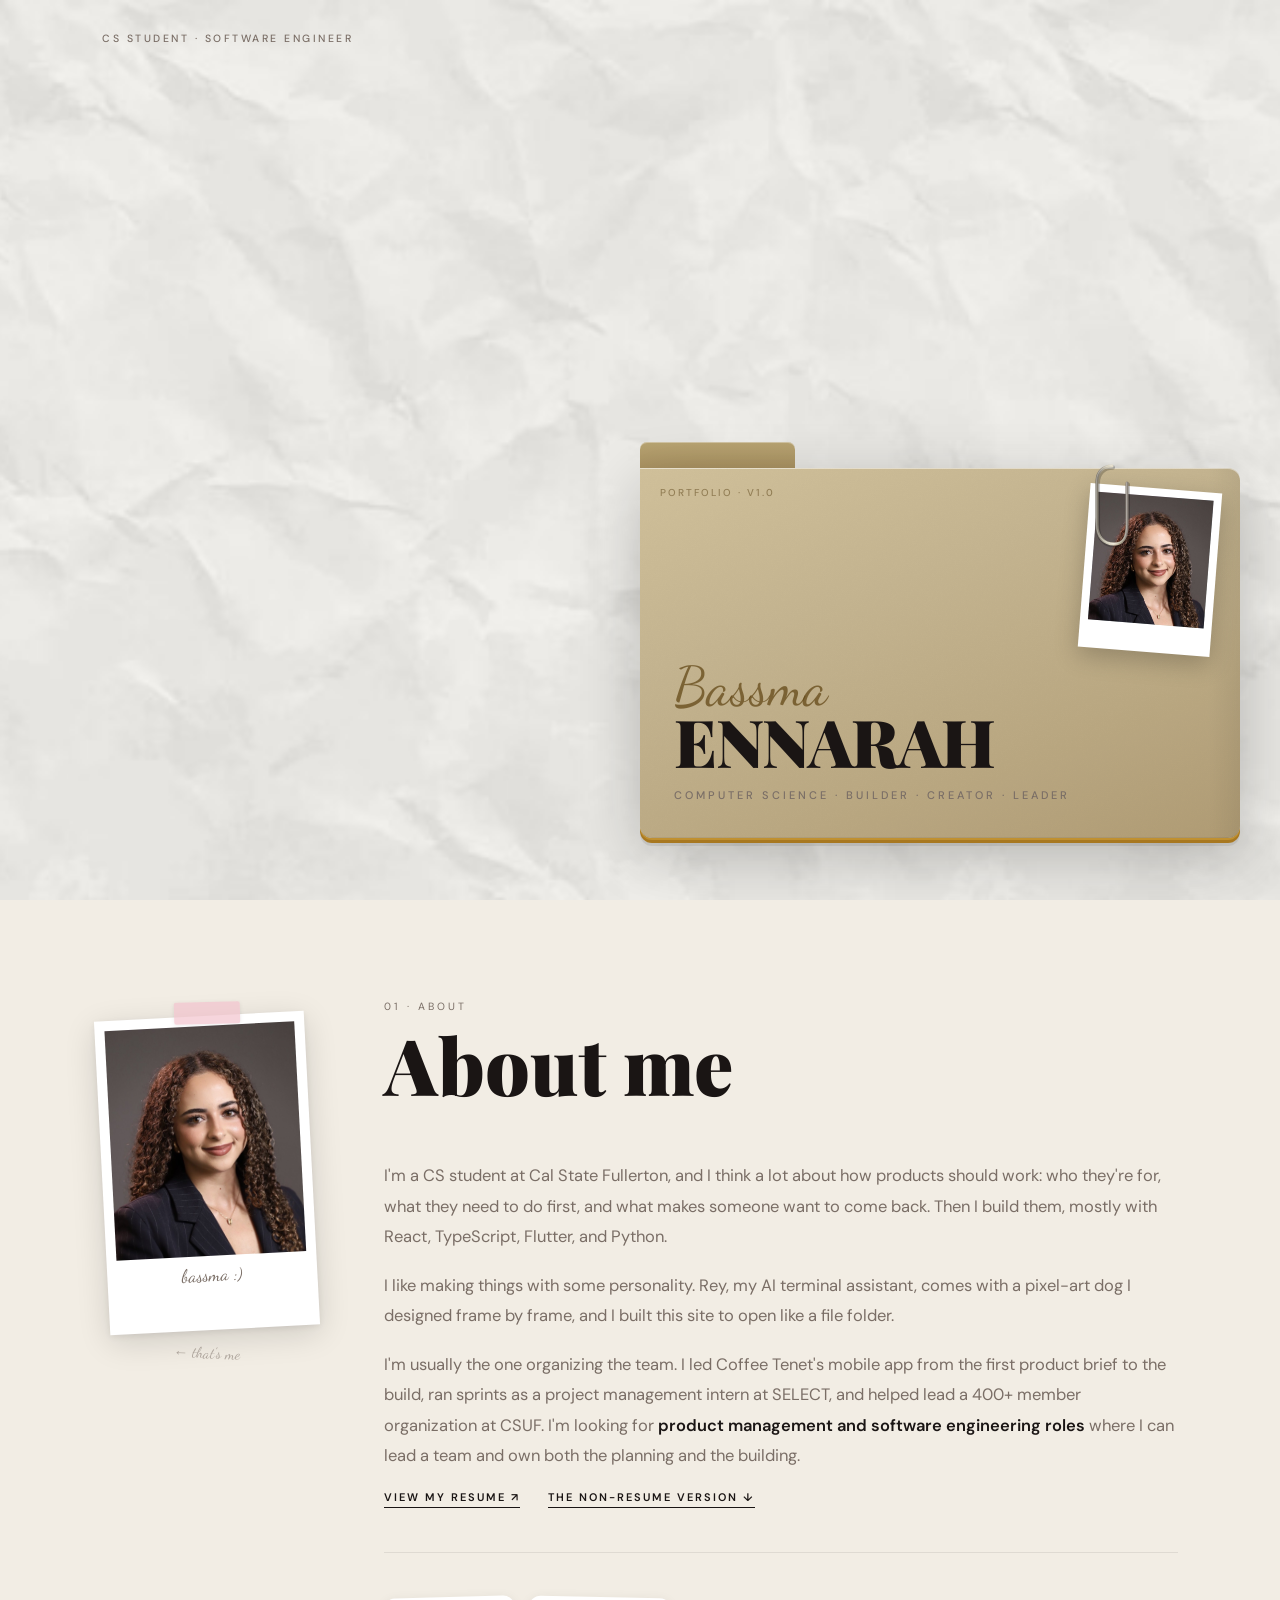
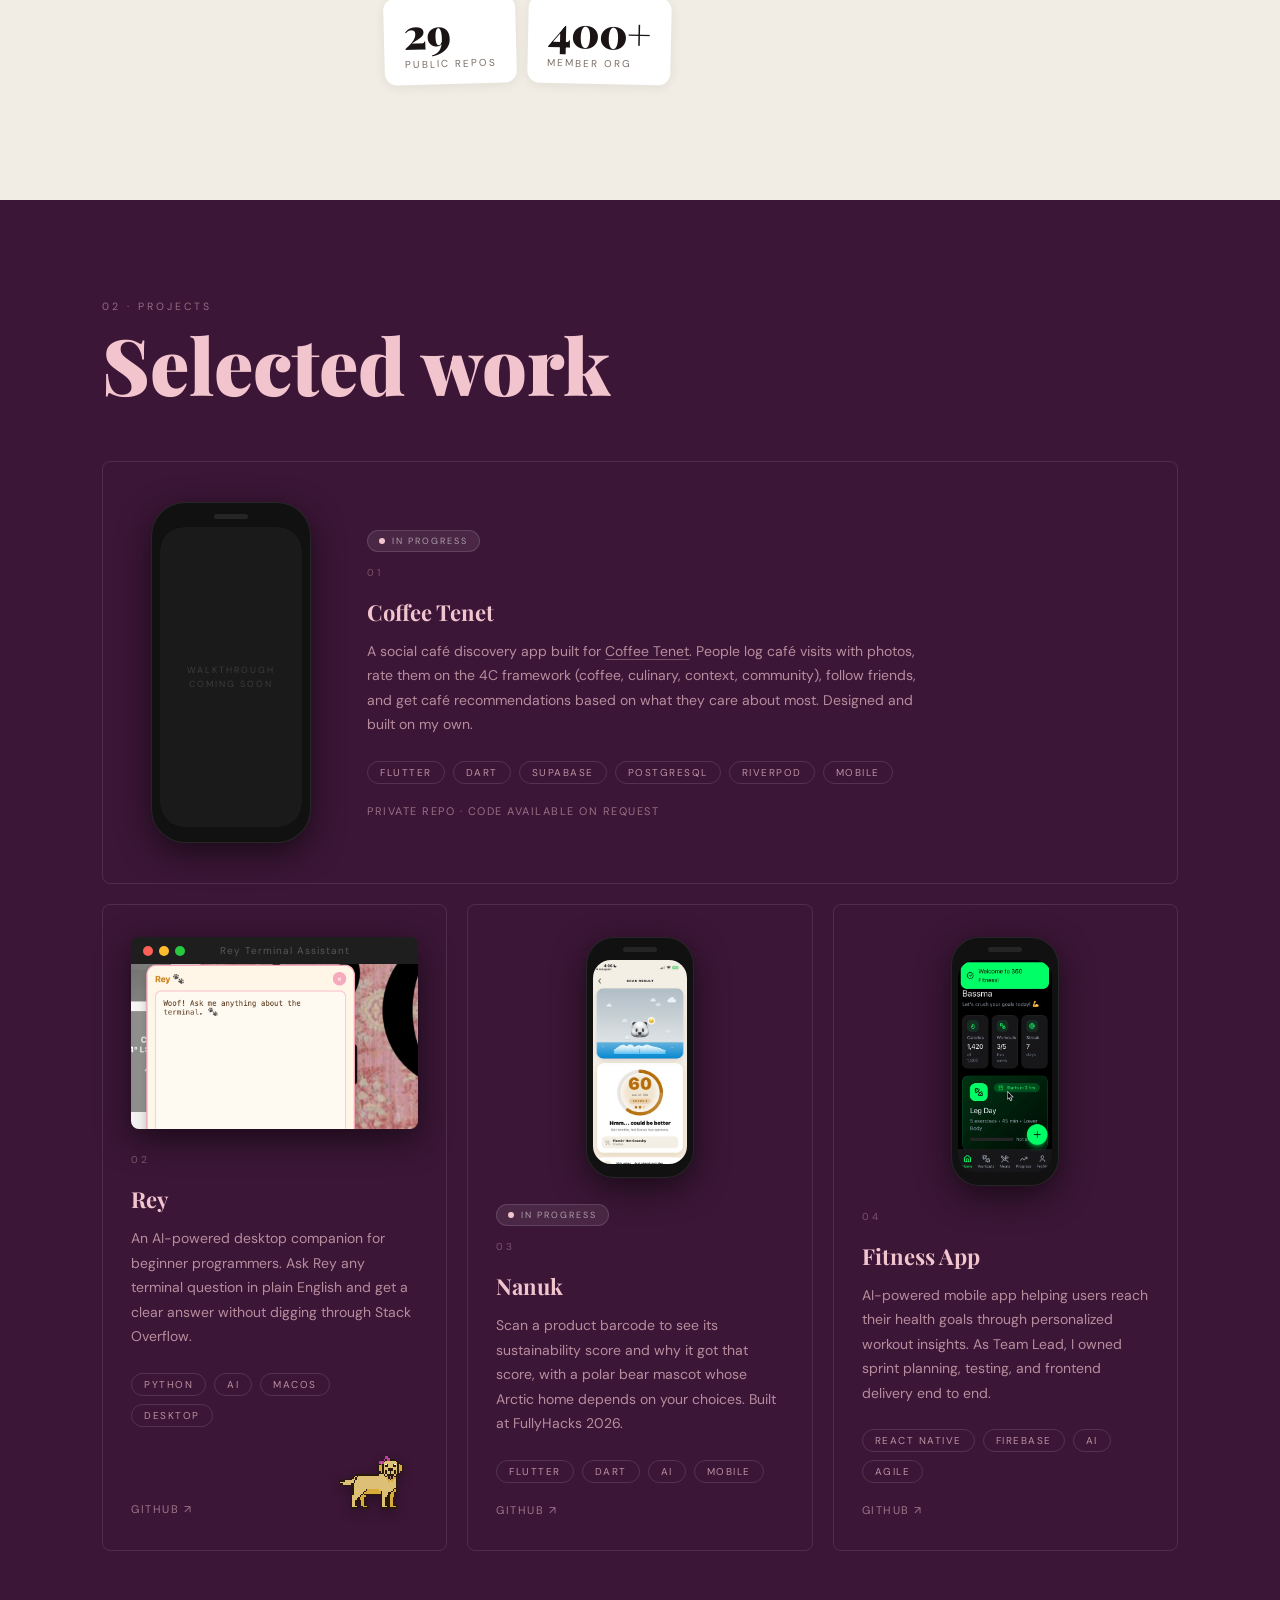
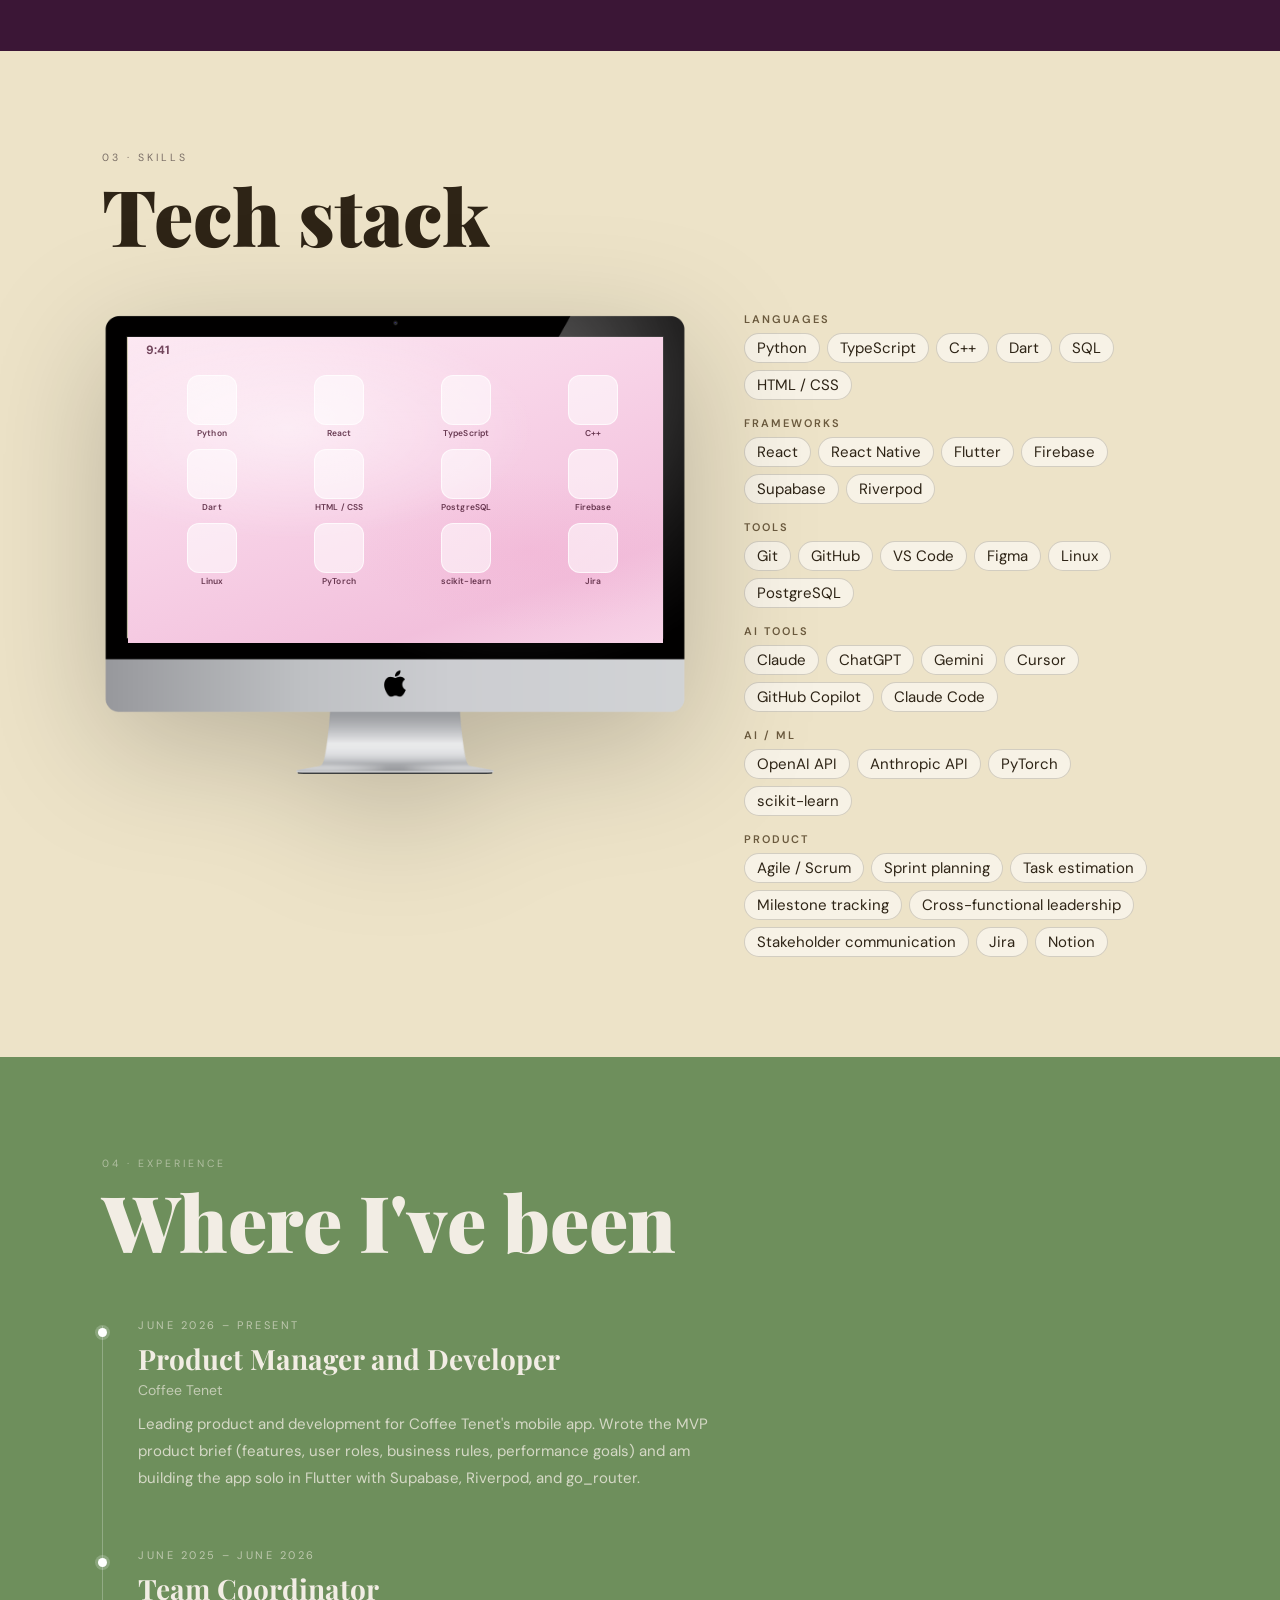
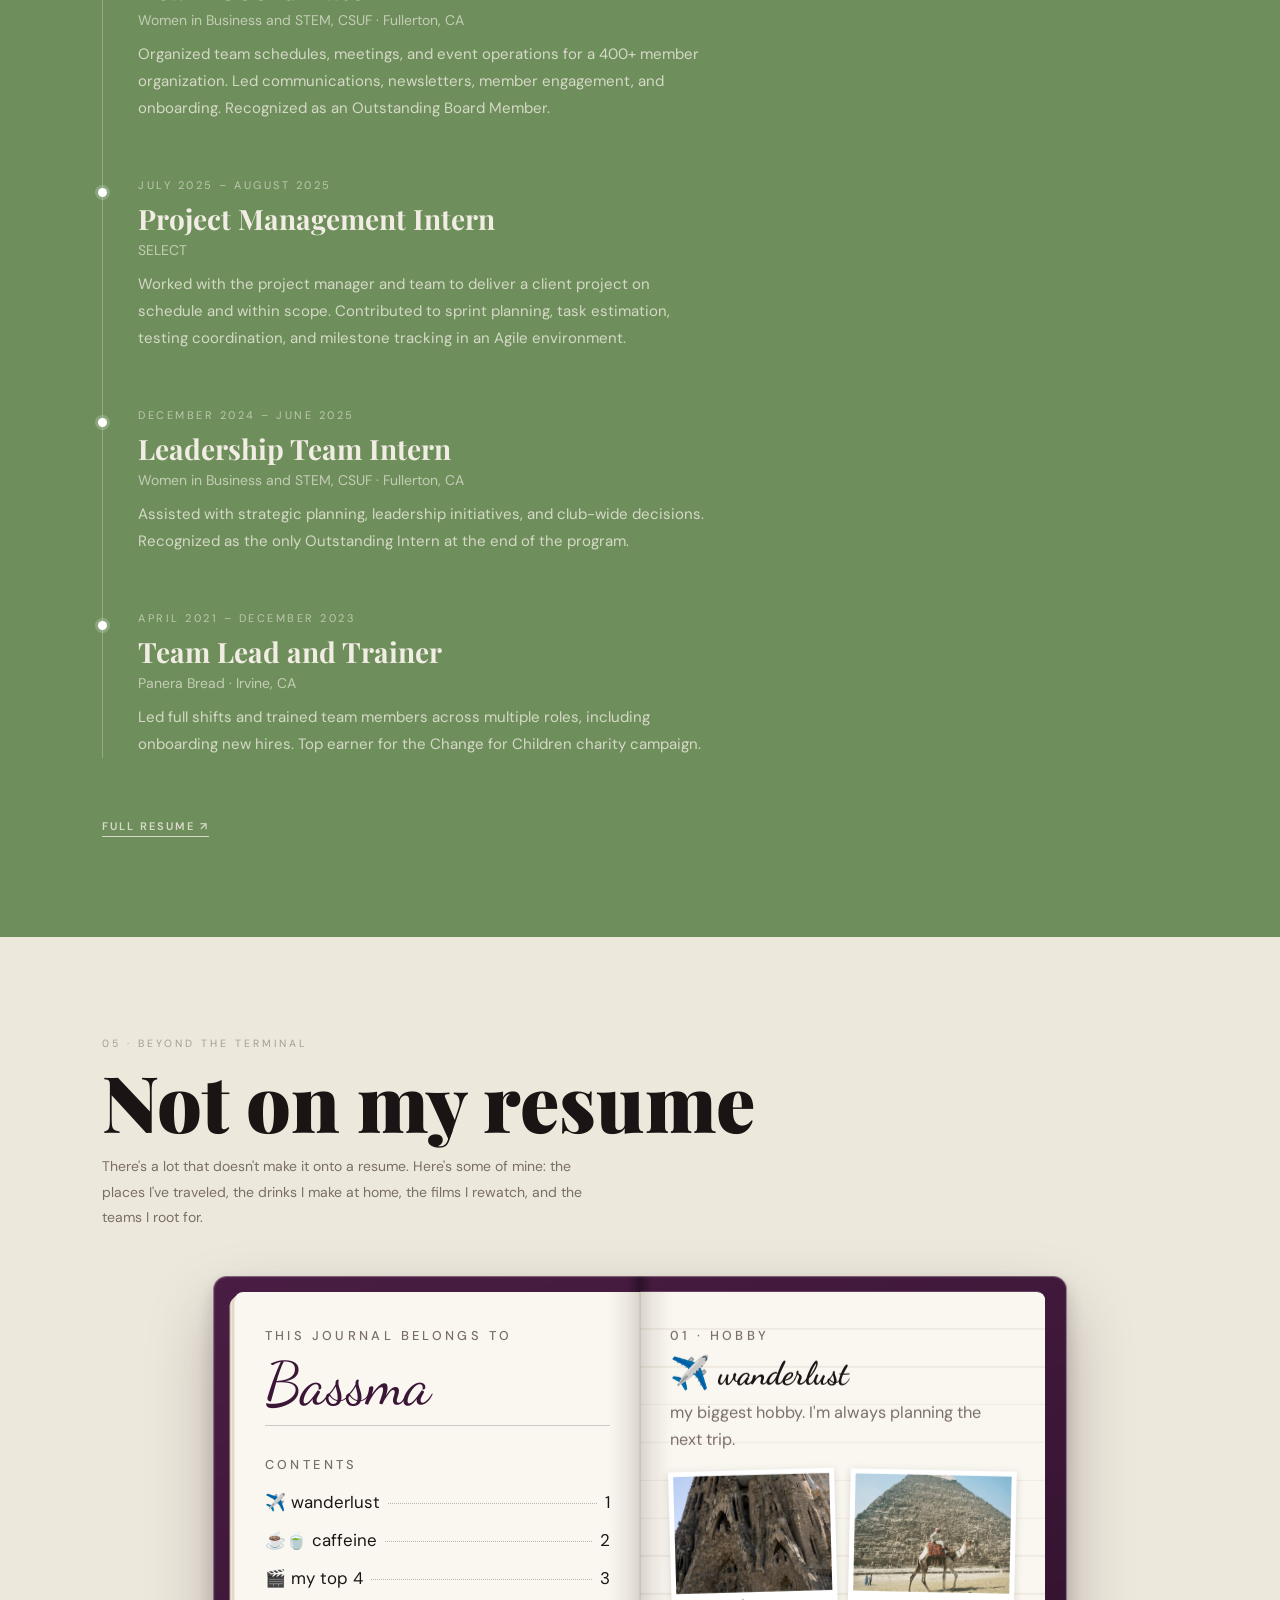
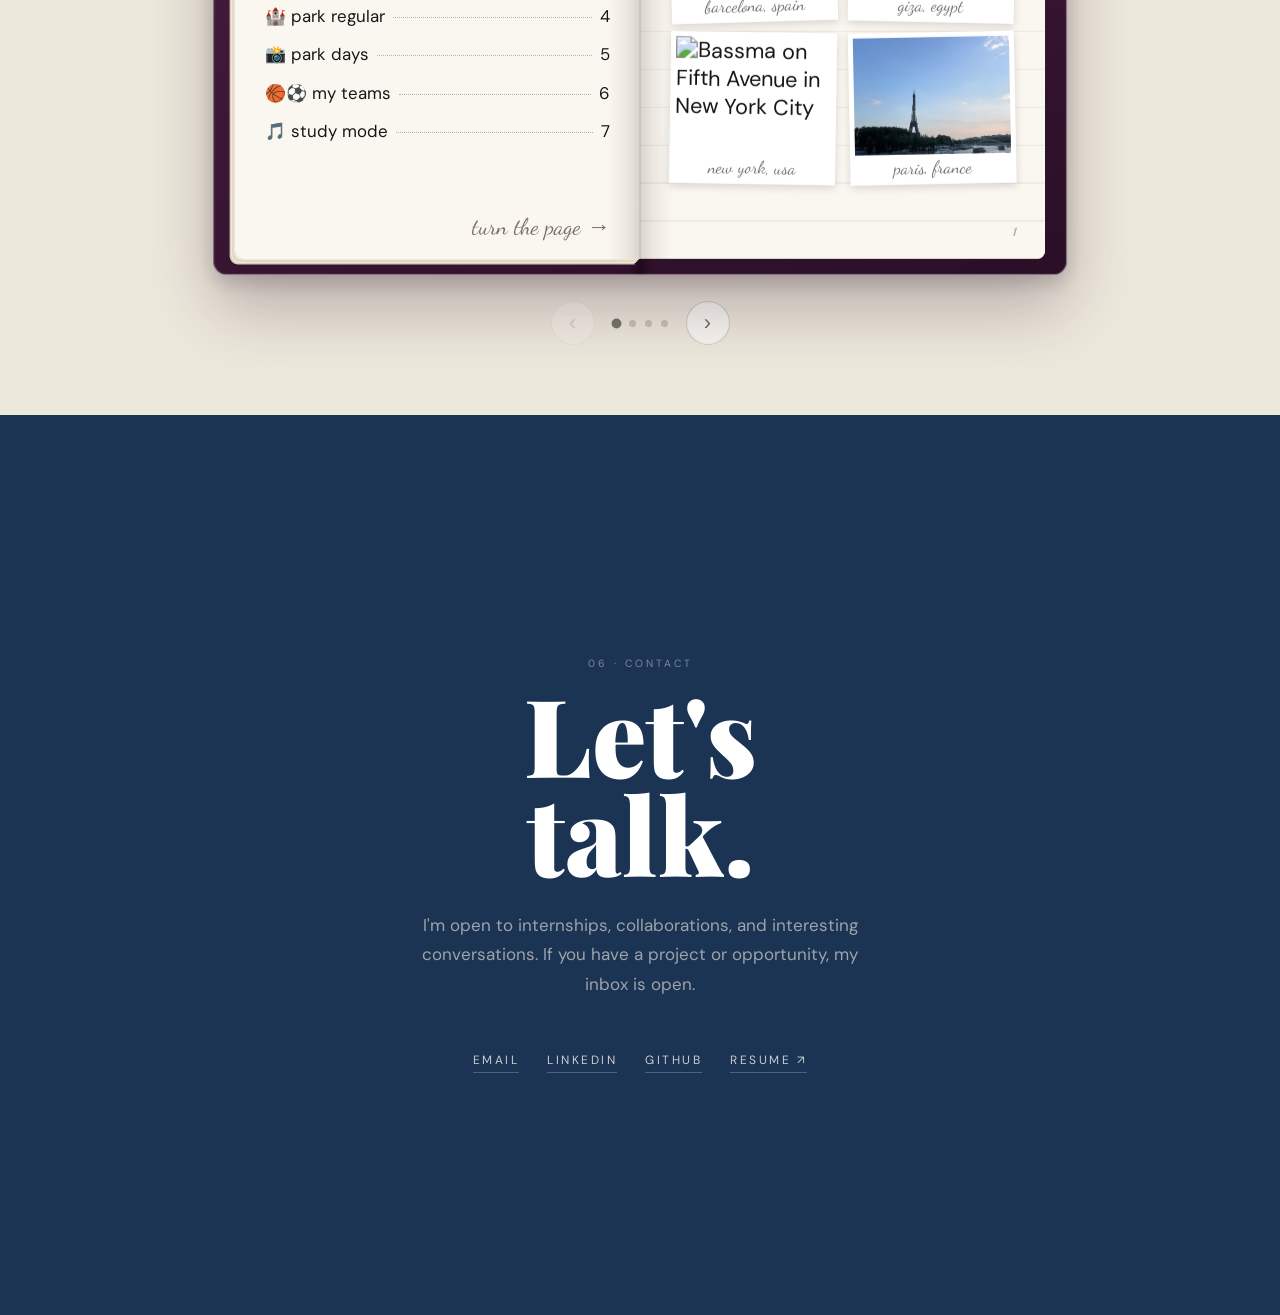
==== commit d9c3e0e9: "Favicon: add root favicon.ico, strip metadata from SVG, cache-bust icon links Co-Authored-By: Claude" ====
--- a/index.html
+++ b/index.html
@@ -5,9 +5,10 @@
     <meta name="viewport" content="width=device-width, initial-scale=1.0">
     <meta name="description" content="Bassma Ennarah is a CS student at Cal State Fullerton. Projects, skills, experience, and a little of everything else.">
     <title>Bassma Ennarah | Portfolio</title>
-    <link rel="icon" href="assets/icons/favicon.svg" type="image/svg+xml">
-    <link rel="icon" href="assets/icons/favicon-32.png" type="image/png" sizes="32x32">
-    <link rel="apple-touch-icon" href="assets/icons/apple-touch-icon.png">
+    <link rel="icon" href="favicon.ico?v=2" sizes="32x32">
+    <link rel="icon" href="assets/icons/favicon.svg?v=2" type="image/svg+xml">
+    <link rel="icon" href="assets/icons/favicon-32.png?v=2" type="image/png" sizes="32x32">
+    <link rel="apple-touch-icon" href="assets/icons/apple-touch-icon.png?v=2">
 
     <!-- Link previews (iMessage, LinkedIn, Slack, etc.). Image URLs must be absolute. -->
     <meta property="og:type" content="website">
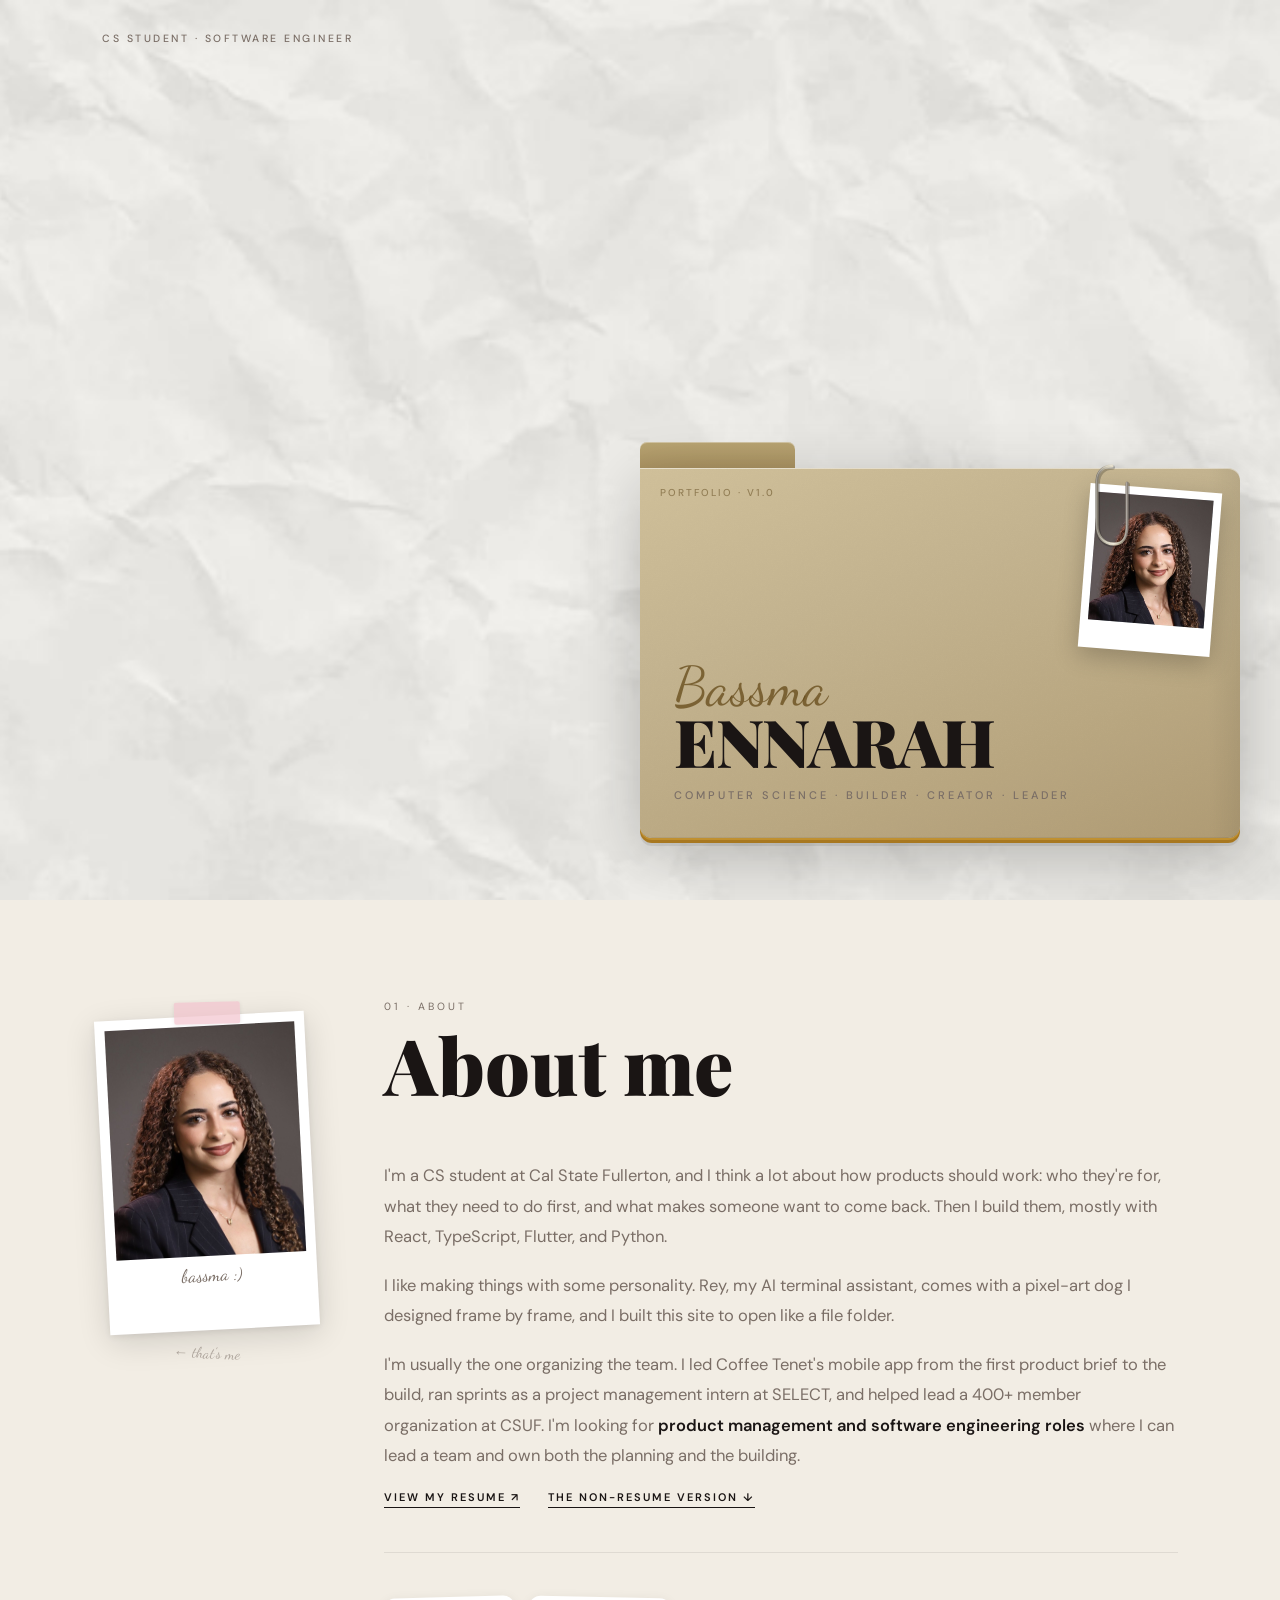
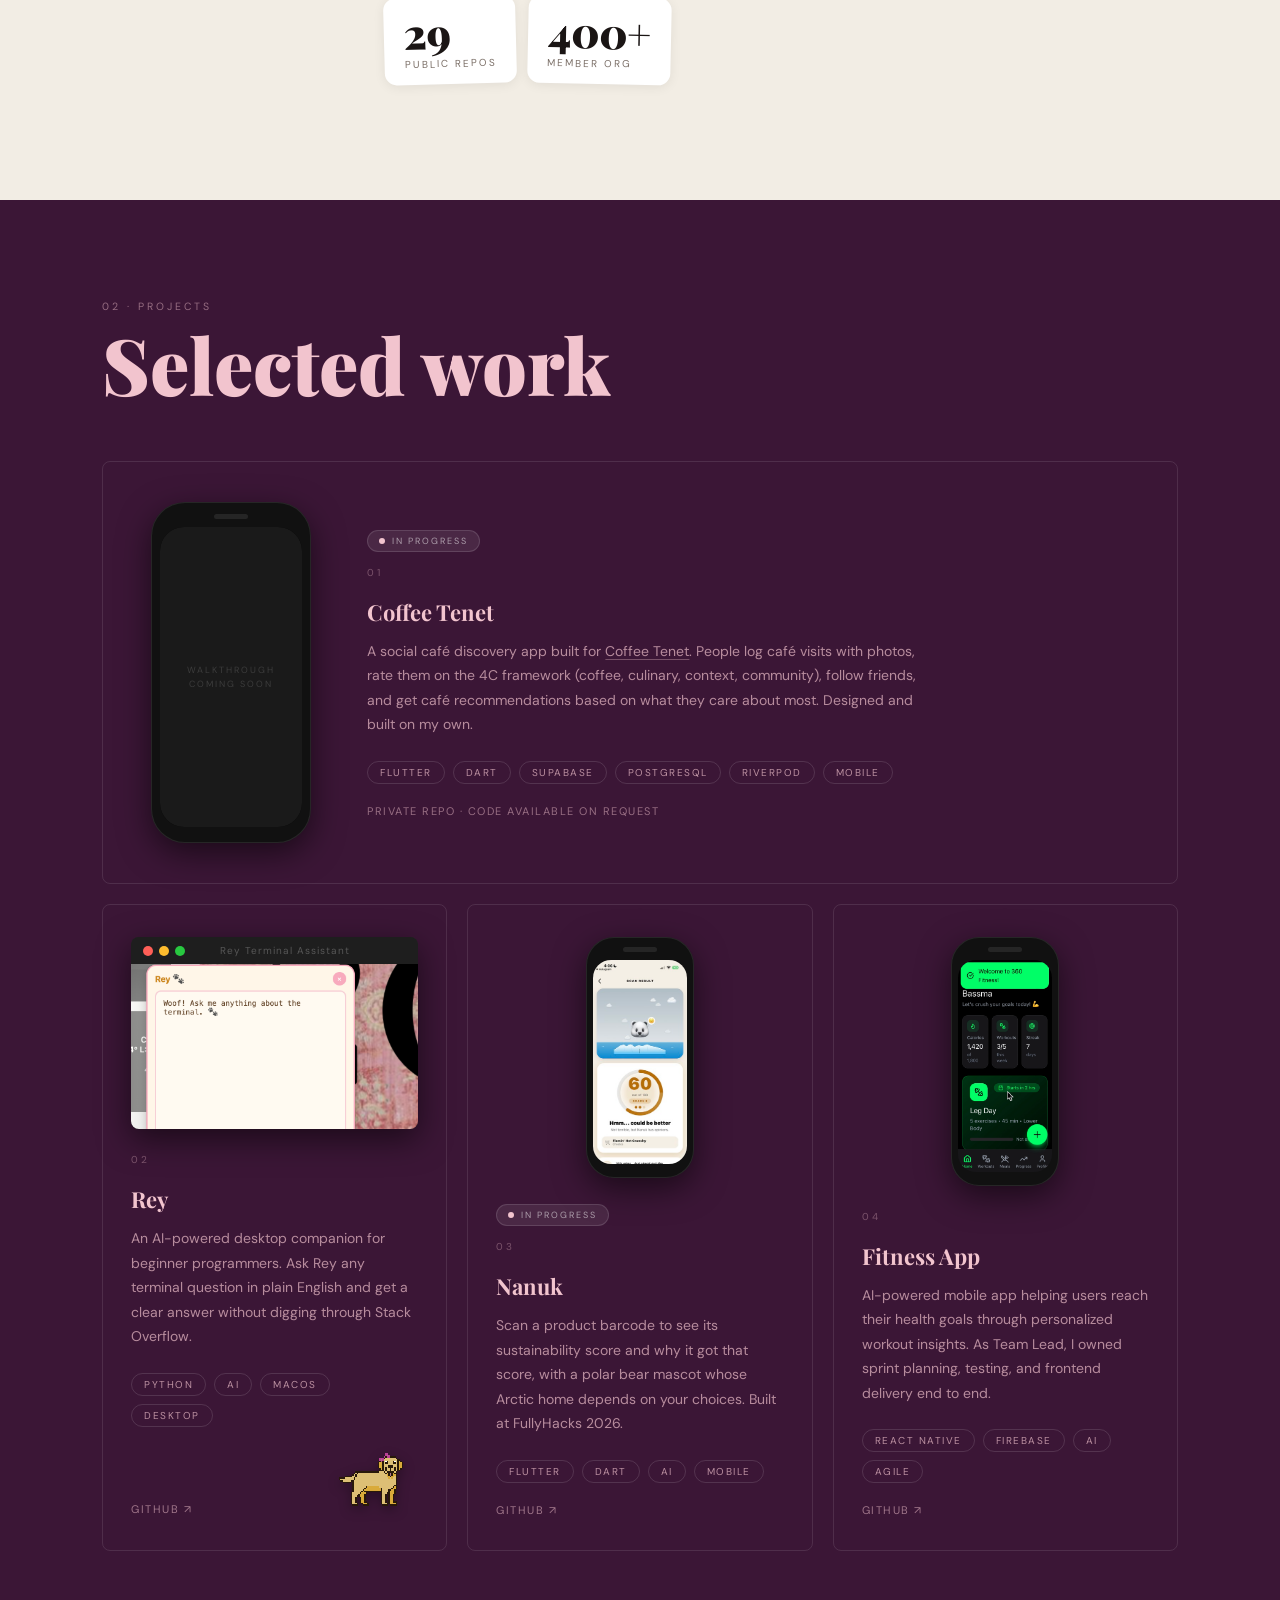
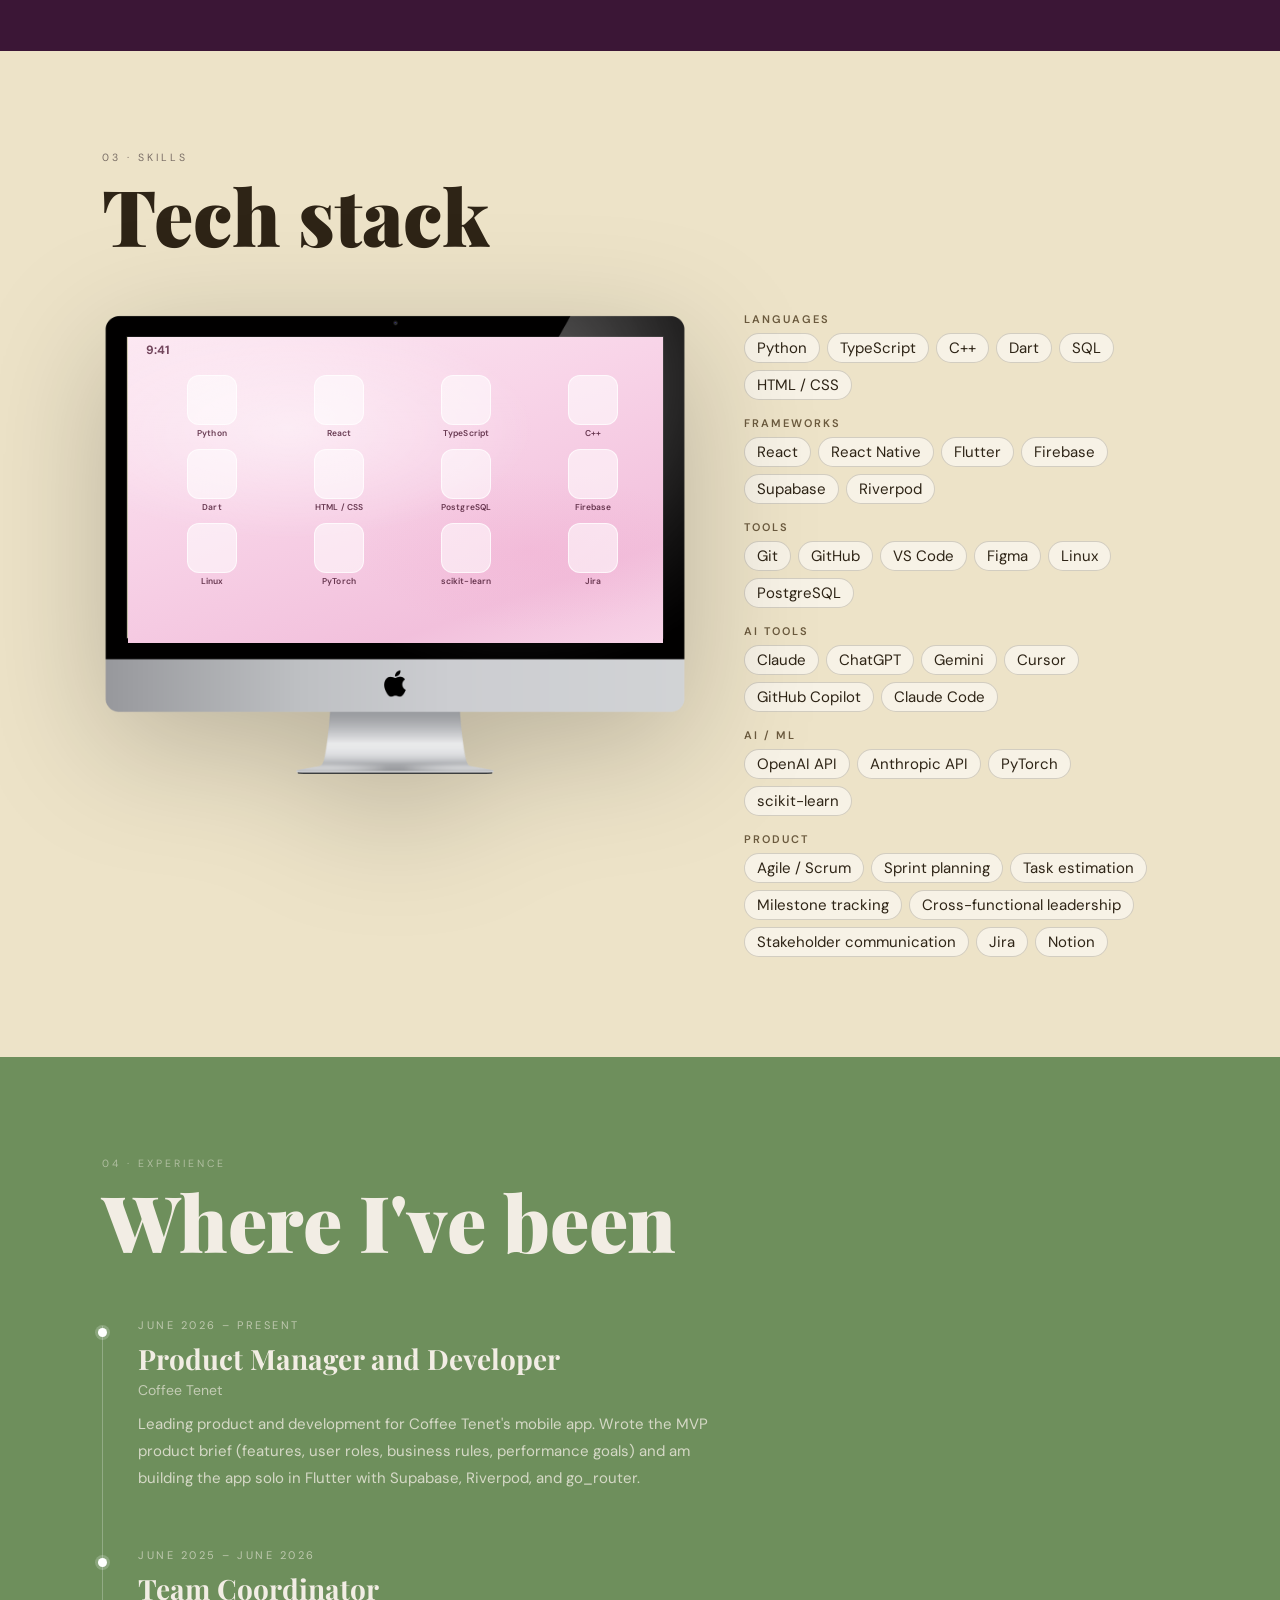
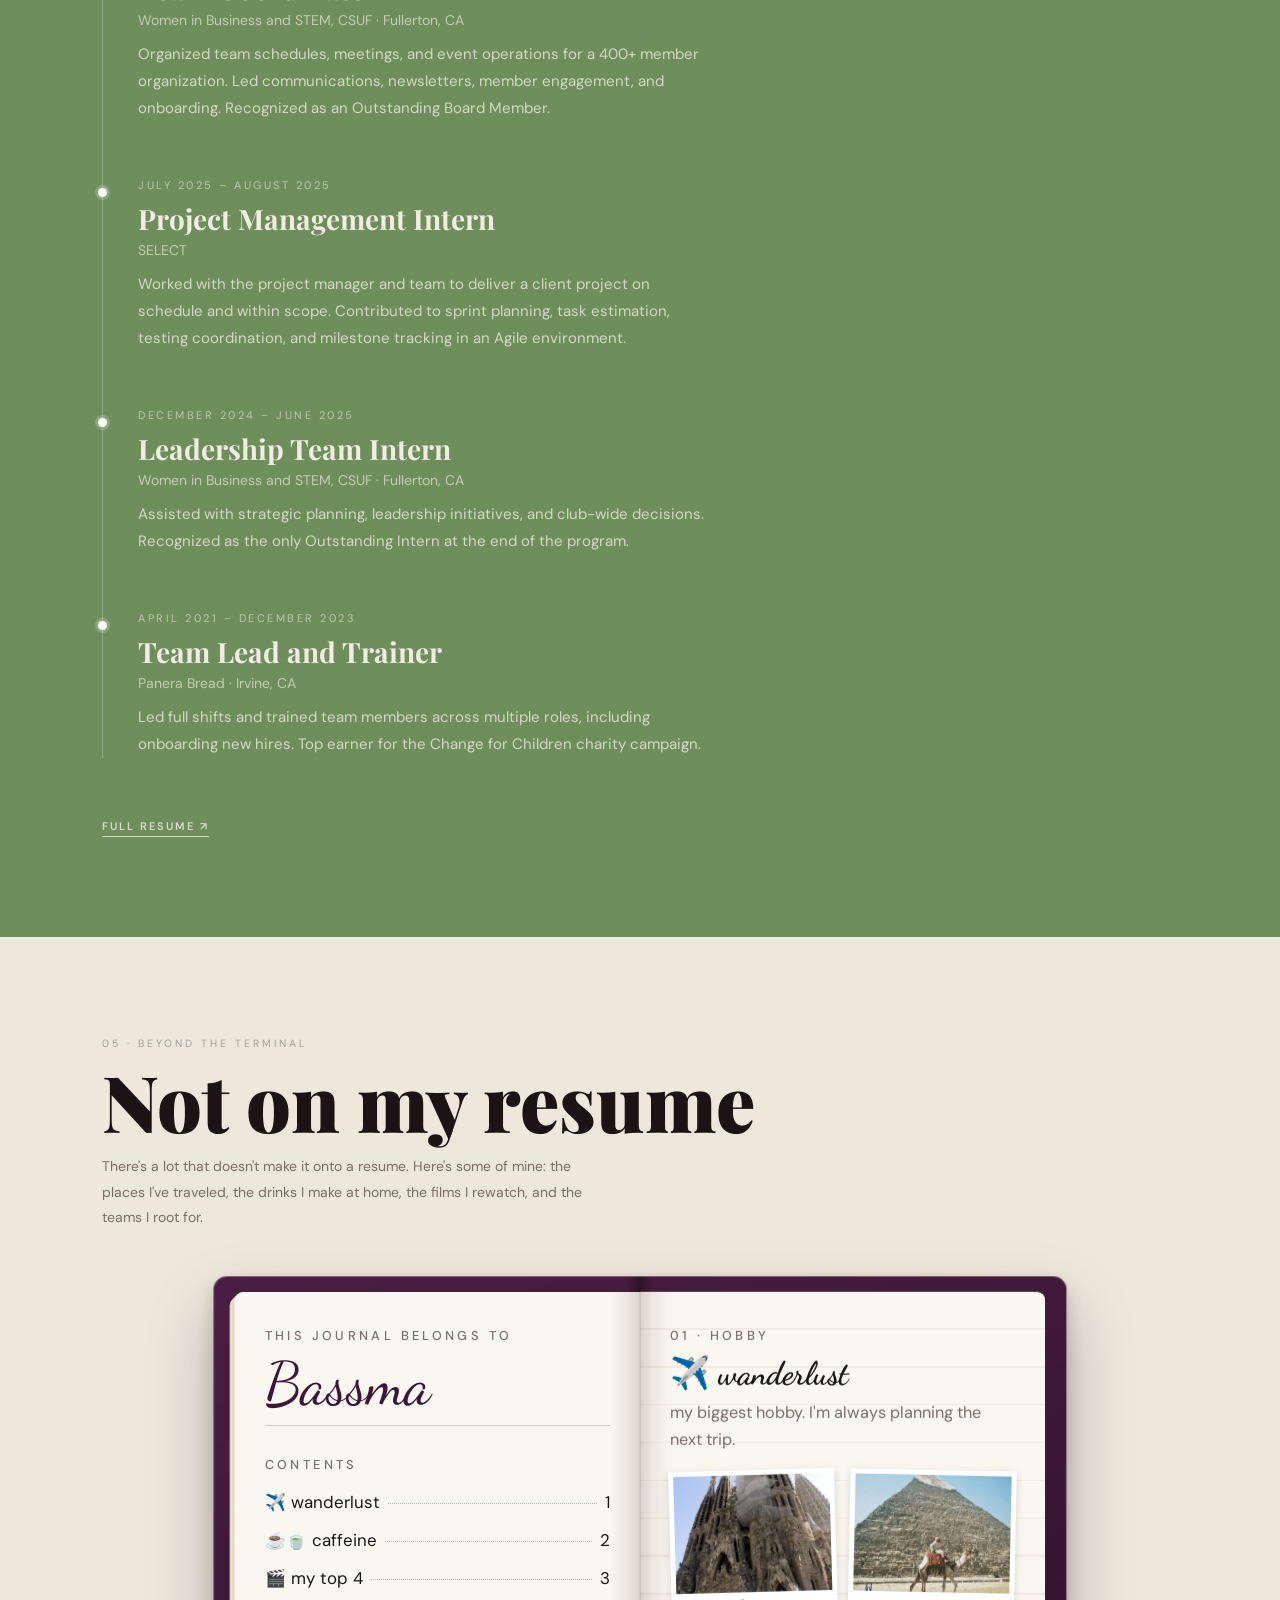
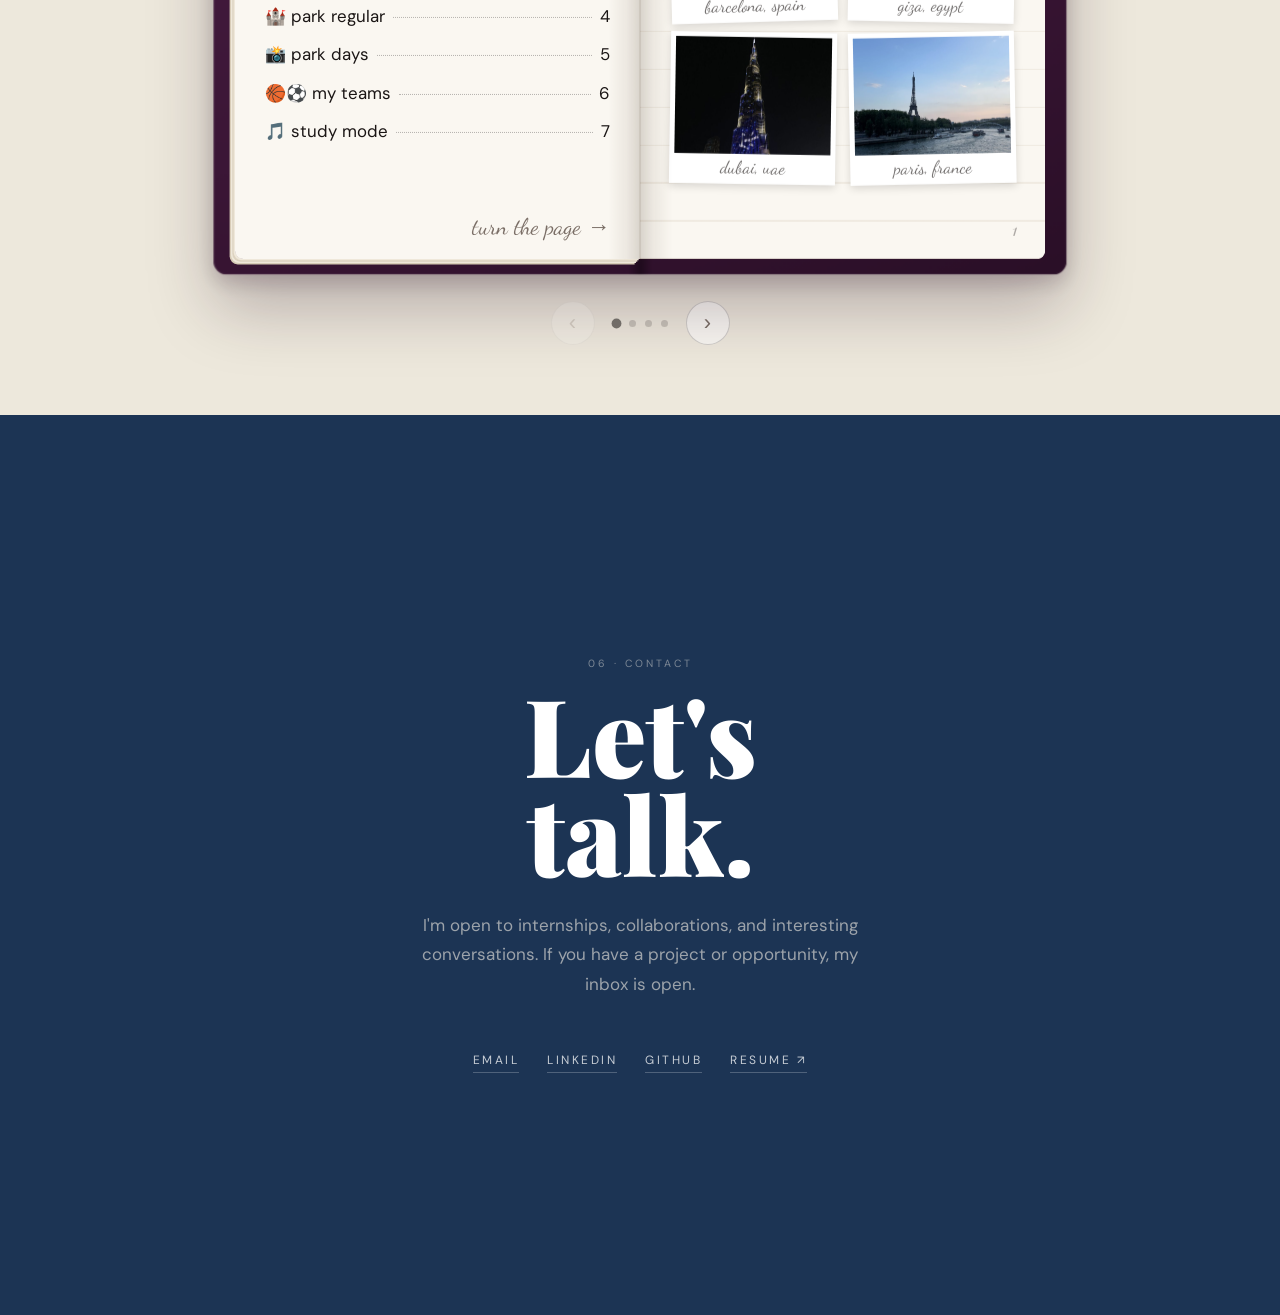
==== commit c1056f16: "Beyond: swap personal photos for travel and park shots without me Co-Authored-By: Claude Opus 5.5 <n" ====
--- a/index.html
+++ b/index.html
@@ -562,10 +562,10 @@
                         <div class="jp-title">✈️ wanderlust</div>
                         <div class="jp-sub">my biggest hobby. I'm always planning the next trip.</div>
                         <div class="travel-grid">
-                            <figure class="travel-photo"><img class="zoomable" src="assets/images/beyond/travel-barcelona.jpg" alt="Bassma in front of the Sagrada Família in Barcelona" loading="lazy" style="object-position:50% 65%"><figcaption class="travel-photo-lbl">barcelona, spain</figcaption></figure>
-                            <figure class="travel-photo"><img class="zoomable" src="assets/images/beyond/travel-giza.jpg" alt="Bassma with the Pyramids of Giza behind her" loading="lazy" style="object-position:50% 70%"><figcaption class="travel-photo-lbl">giza, egypt</figcaption></figure>
-                            <figure class="travel-photo"><img class="zoomable" src="assets/images/beyond/travel-new-york.jpg" alt="Bassma on Fifth Avenue in New York City" loading="lazy" style="object-position:50% 66%"><figcaption class="travel-photo-lbl">new york, usa</figcaption></figure>
-                            <figure class="travel-photo"><img class="zoomable" src="assets/images/beyond/travel-paris.jpg" alt="Bassma on a bridge over the Seine with the Eiffel Tower" loading="lazy" style="object-position:50% 39%"><figcaption class="travel-photo-lbl">paris, france</figcaption></figure>
+                            <figure class="travel-photo"><img class="zoomable" src="assets/images/beyond/travel-barcelona.jpg" alt="The Sagrada Família in Barcelona" loading="lazy" style="object-position:50% 30%"><figcaption class="travel-photo-lbl">barcelona, spain</figcaption></figure>
+                            <figure class="travel-photo"><img class="zoomable" src="assets/images/beyond/travel-giza.jpg" alt="A camel walking past the Pyramid of Khafre in Giza" loading="lazy" style="object-position:50% 62%"><figcaption class="travel-photo-lbl">giza, egypt</figcaption></figure>
+                            <figure class="travel-photo"><img class="zoomable" src="assets/images/beyond/travel-dubai.jpg" alt="The Burj Khalifa lit up at night in Dubai" loading="lazy" style="object-position:50% 12%"><figcaption class="travel-photo-lbl">dubai, uae</figcaption></figure>
+                            <figure class="travel-photo"><img class="zoomable" src="assets/images/beyond/travel-paris.jpg" alt="The Eiffel Tower and the Seine at sunset" loading="lazy" style="object-position:50% 58%"><figcaption class="travel-photo-lbl">paris, france</figcaption></figure>
                         </div>
                         <span class="folio">1</span>
                     </div>
@@ -659,13 +659,13 @@
                     <div class="park-photos">
                         <figure class="park-polaroid tilt-l">
                             <span class="tape" aria-hidden="true"></span>
-                            <img class="zoomable" src="assets/images/beyond/disney-galaxys-edge.jpg" alt="Bassma in Minnie ears with an iced coffee at Disneyland" loading="lazy">
-                            <figcaption>coffee break ☕</figcaption>
+                            <img class="zoomable" src="assets/images/beyond/disney-main-street.jpg" alt="A Mickey pumpkin on Main Street at Disneyland during Halloween time" loading="lazy">
+                            <figcaption>main street, halloween time 🎃</figcaption>
                         </figure>
                         <figure class="park-polaroid tilt-r">
                             <span class="tape" aria-hidden="true"></span>
-                            <img class="zoomable" src="assets/images/beyond/disney-toontown.jpg" alt="Bassma in pumpkin ears on a phone in Toontown" loading="lazy">
-                            <figcaption>toontown, halloween time 🎃</figcaption>
+                            <img class="zoomable" src="assets/images/beyond/disney-park-kit.jpg" alt="Minnie ears, a snack, lip balm and a camera laid out for a park day" loading="lazy">
+                            <figcaption>park day essentials 🎀</figcaption>
                         </figure>
                     </div>
                     <span class="folio">5</span>
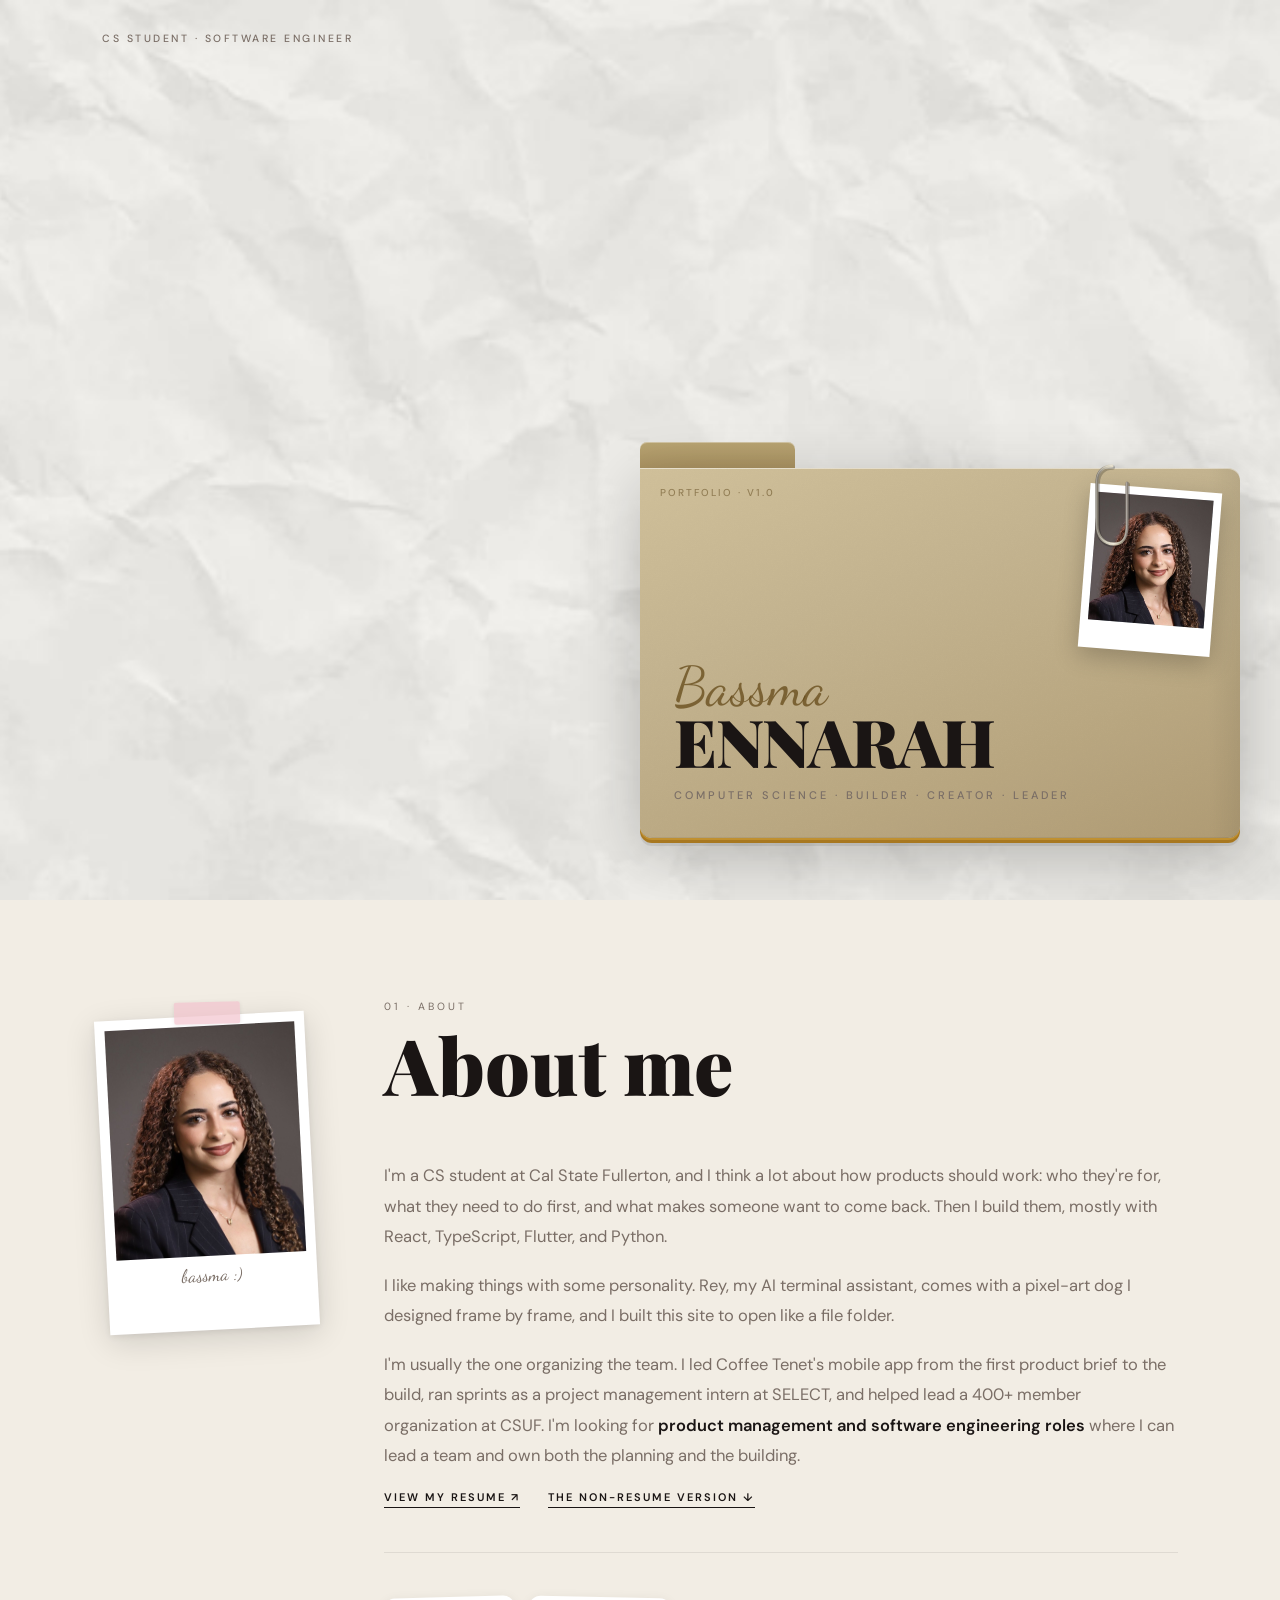
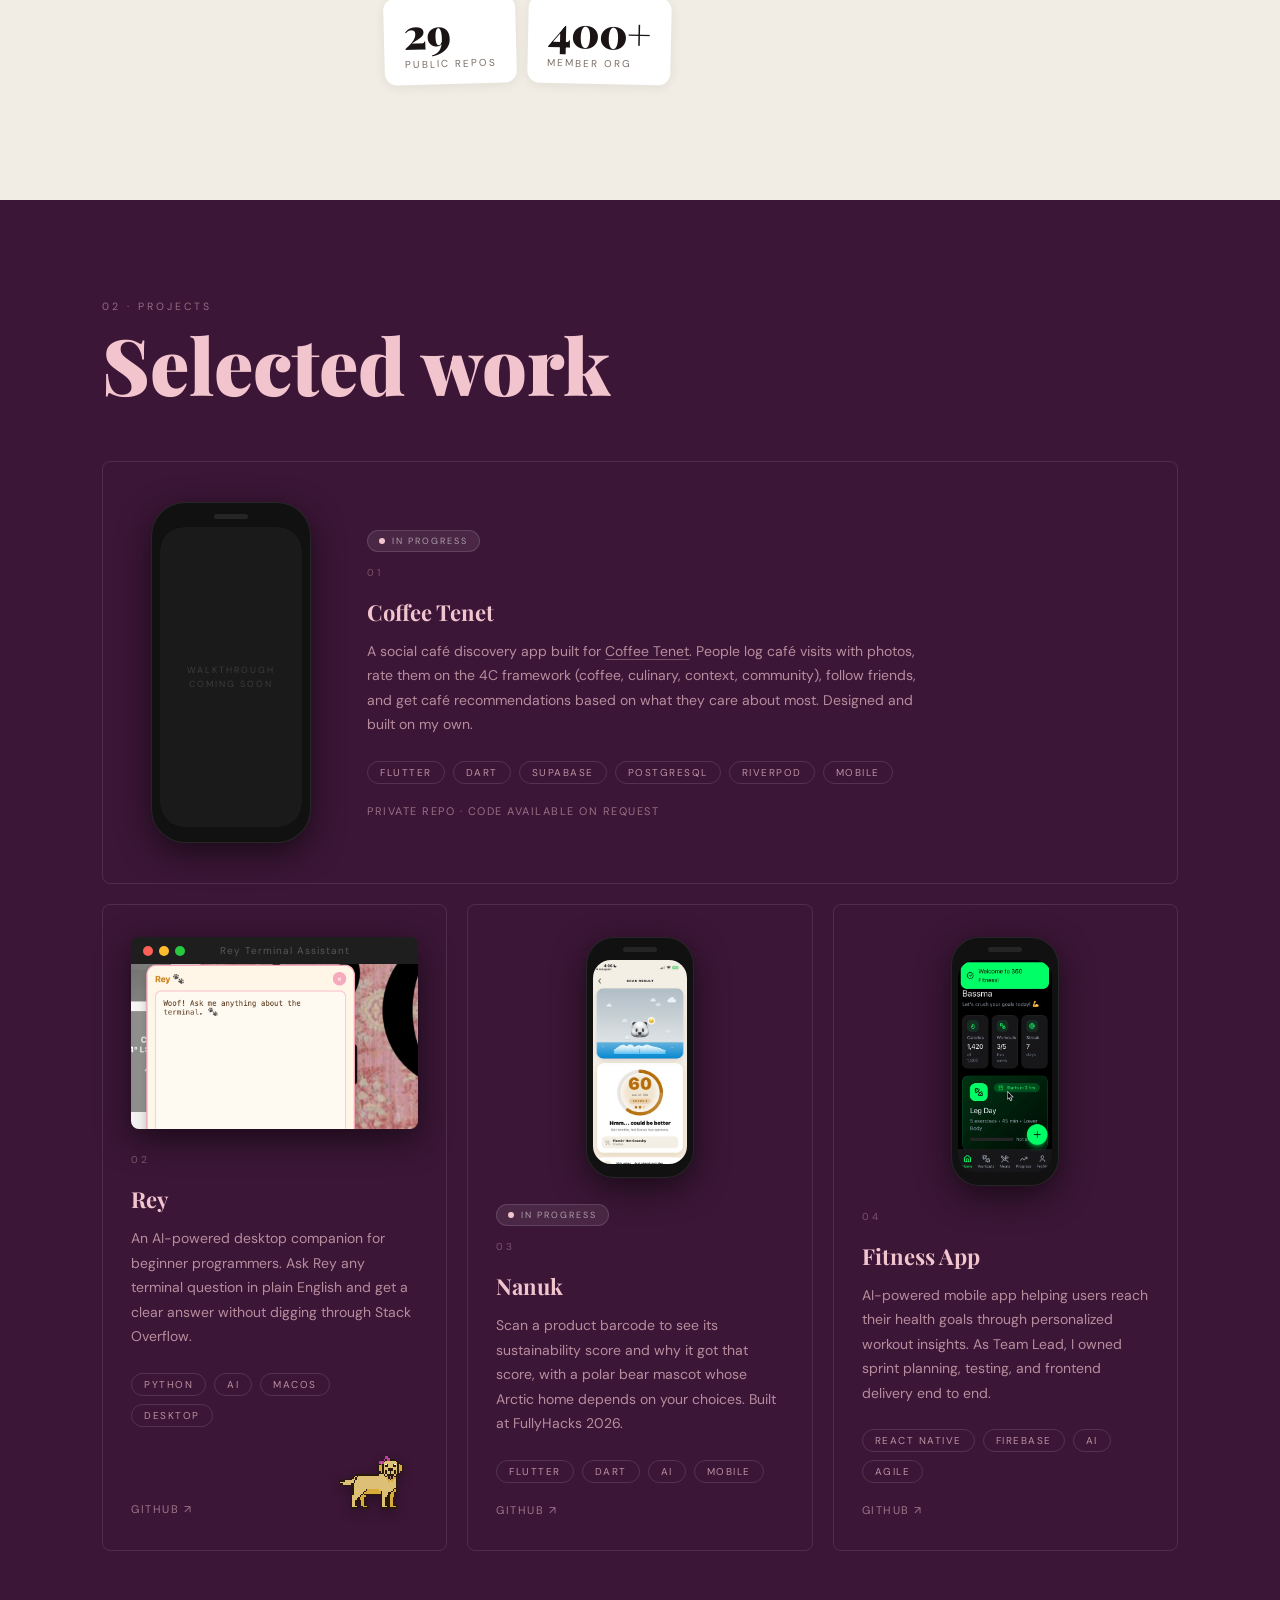
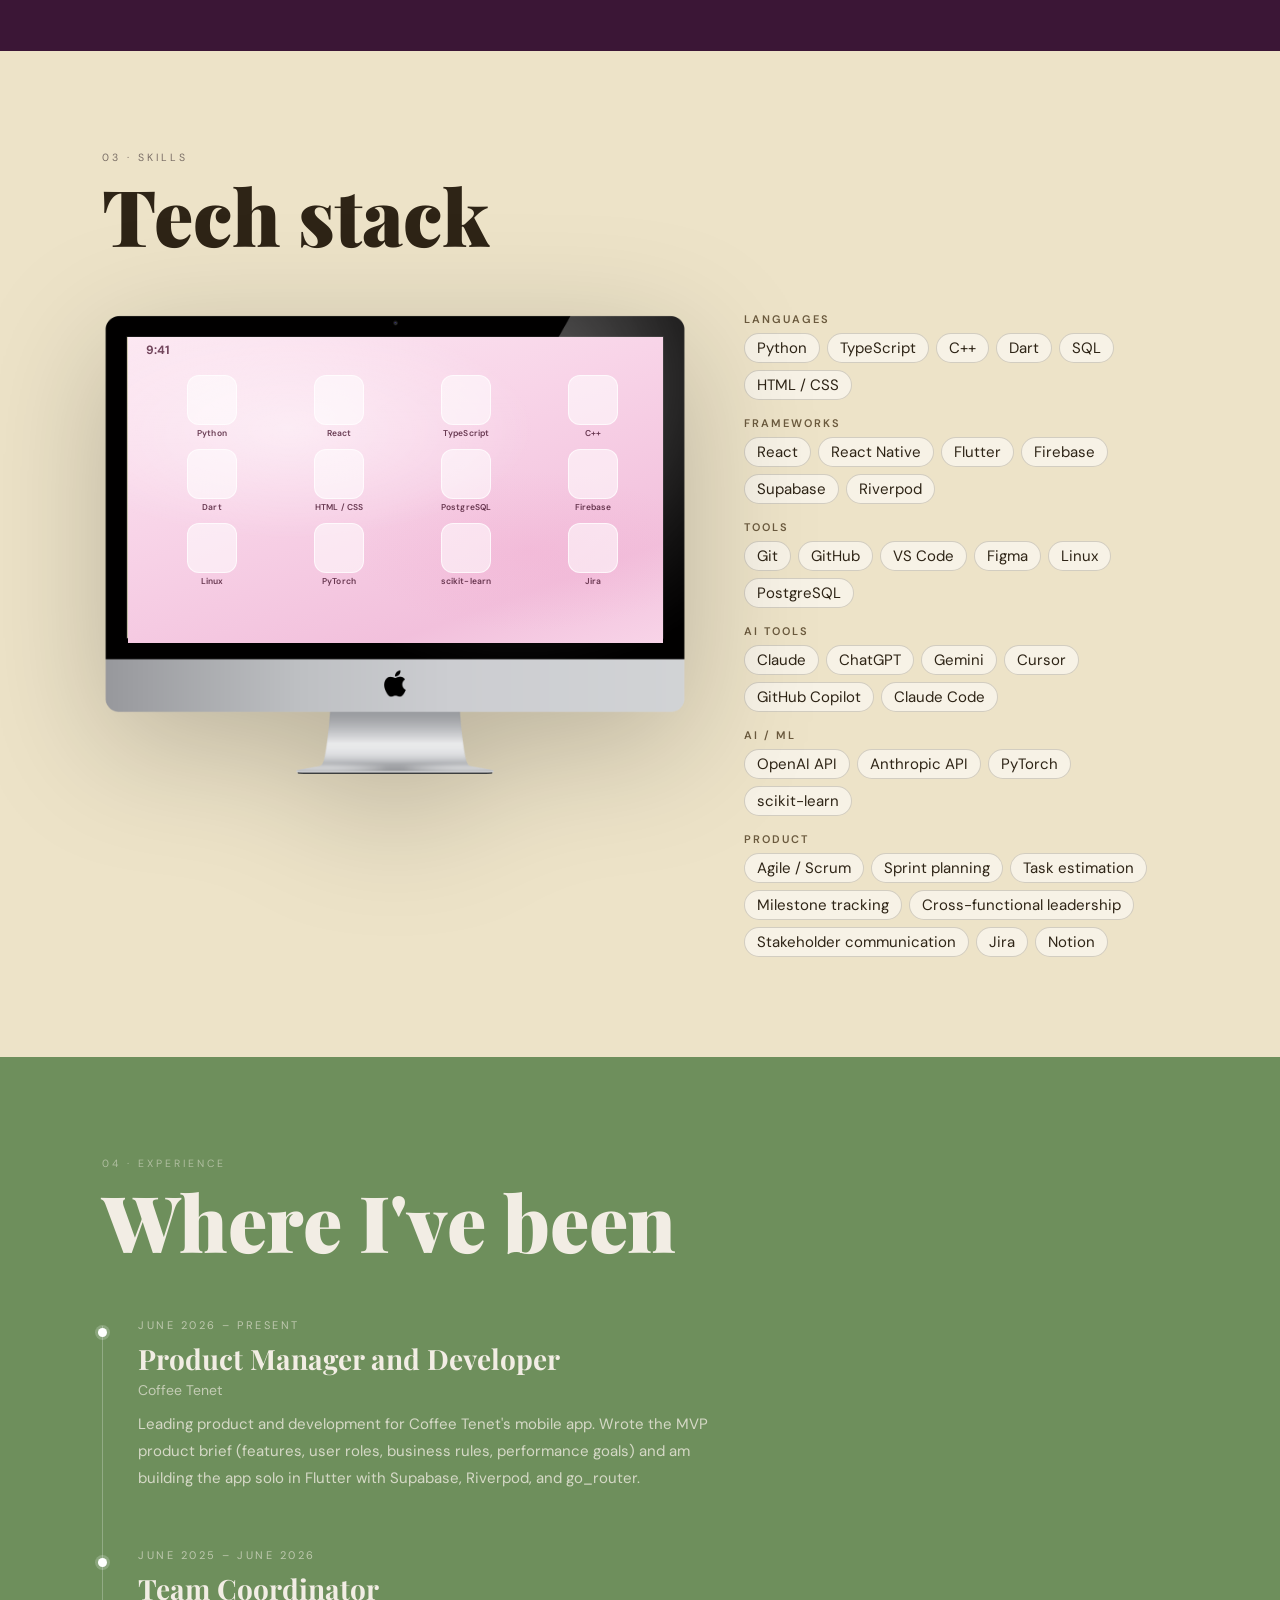
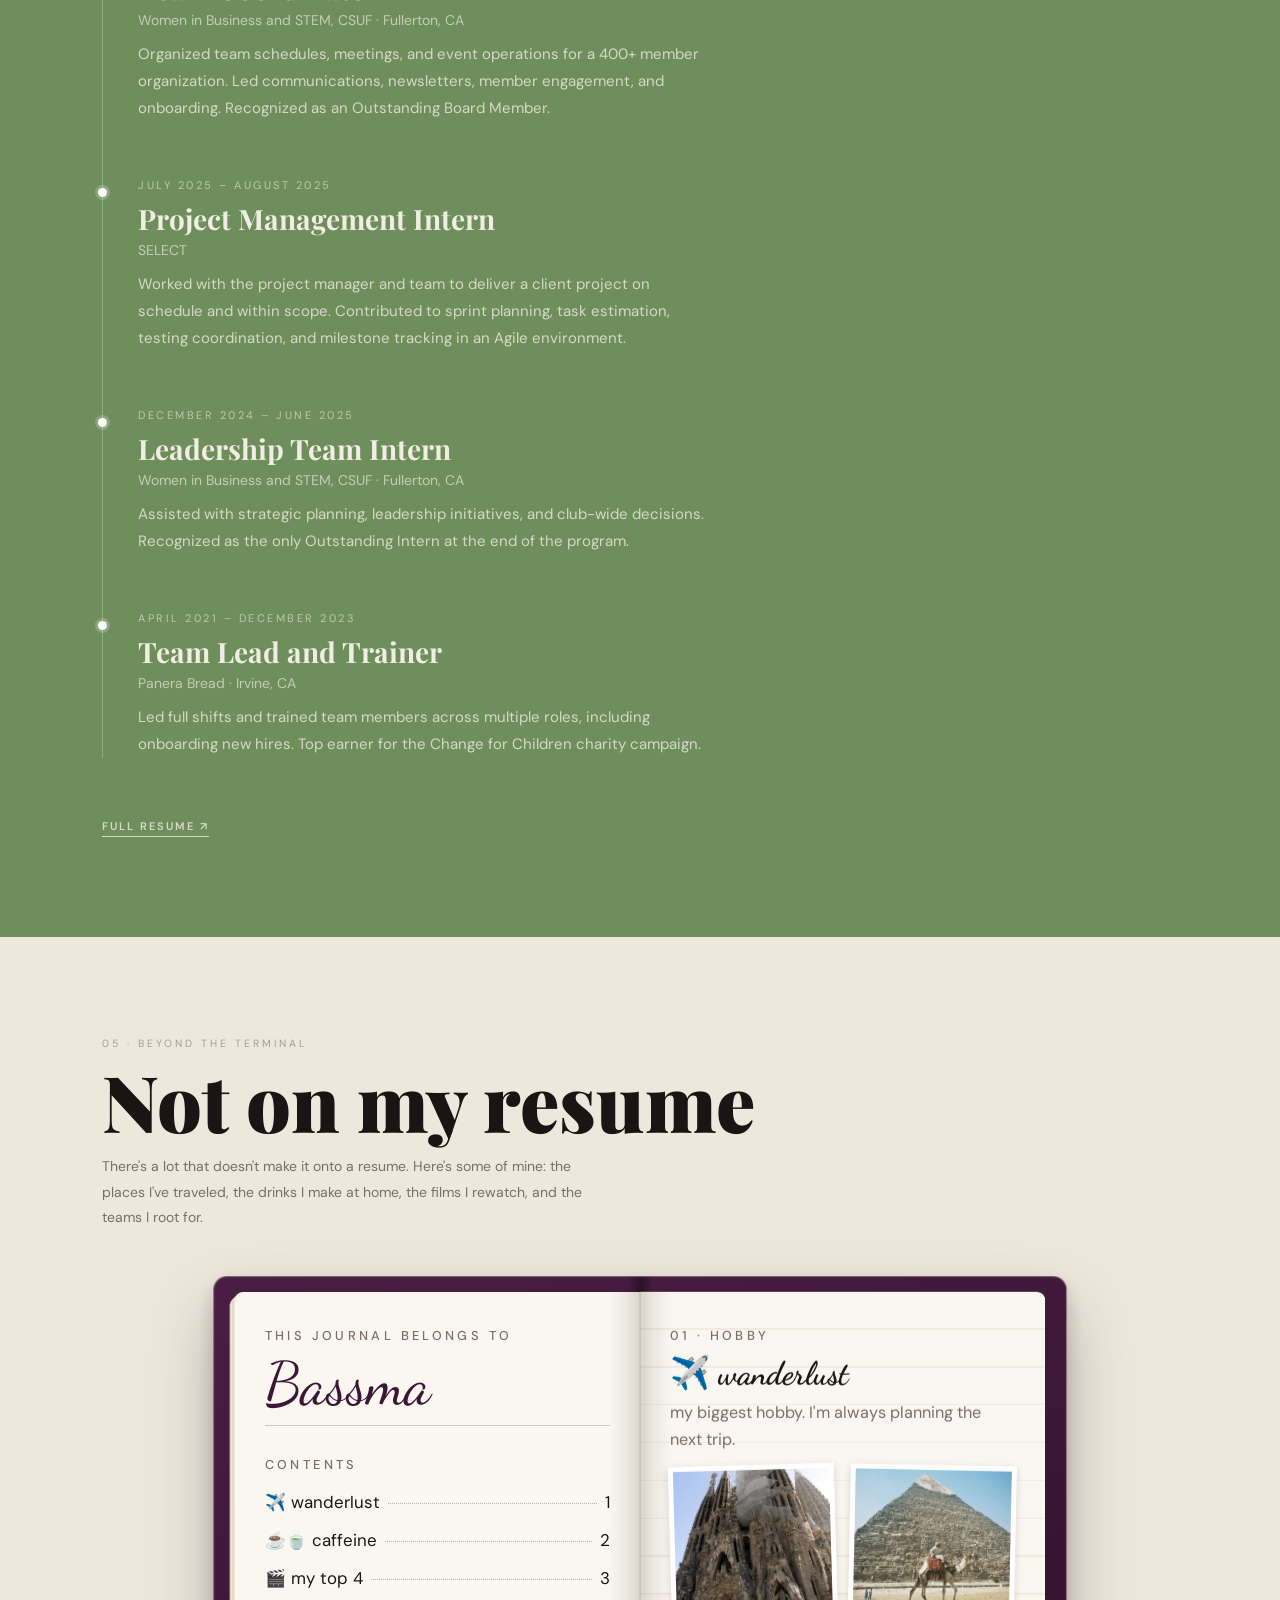
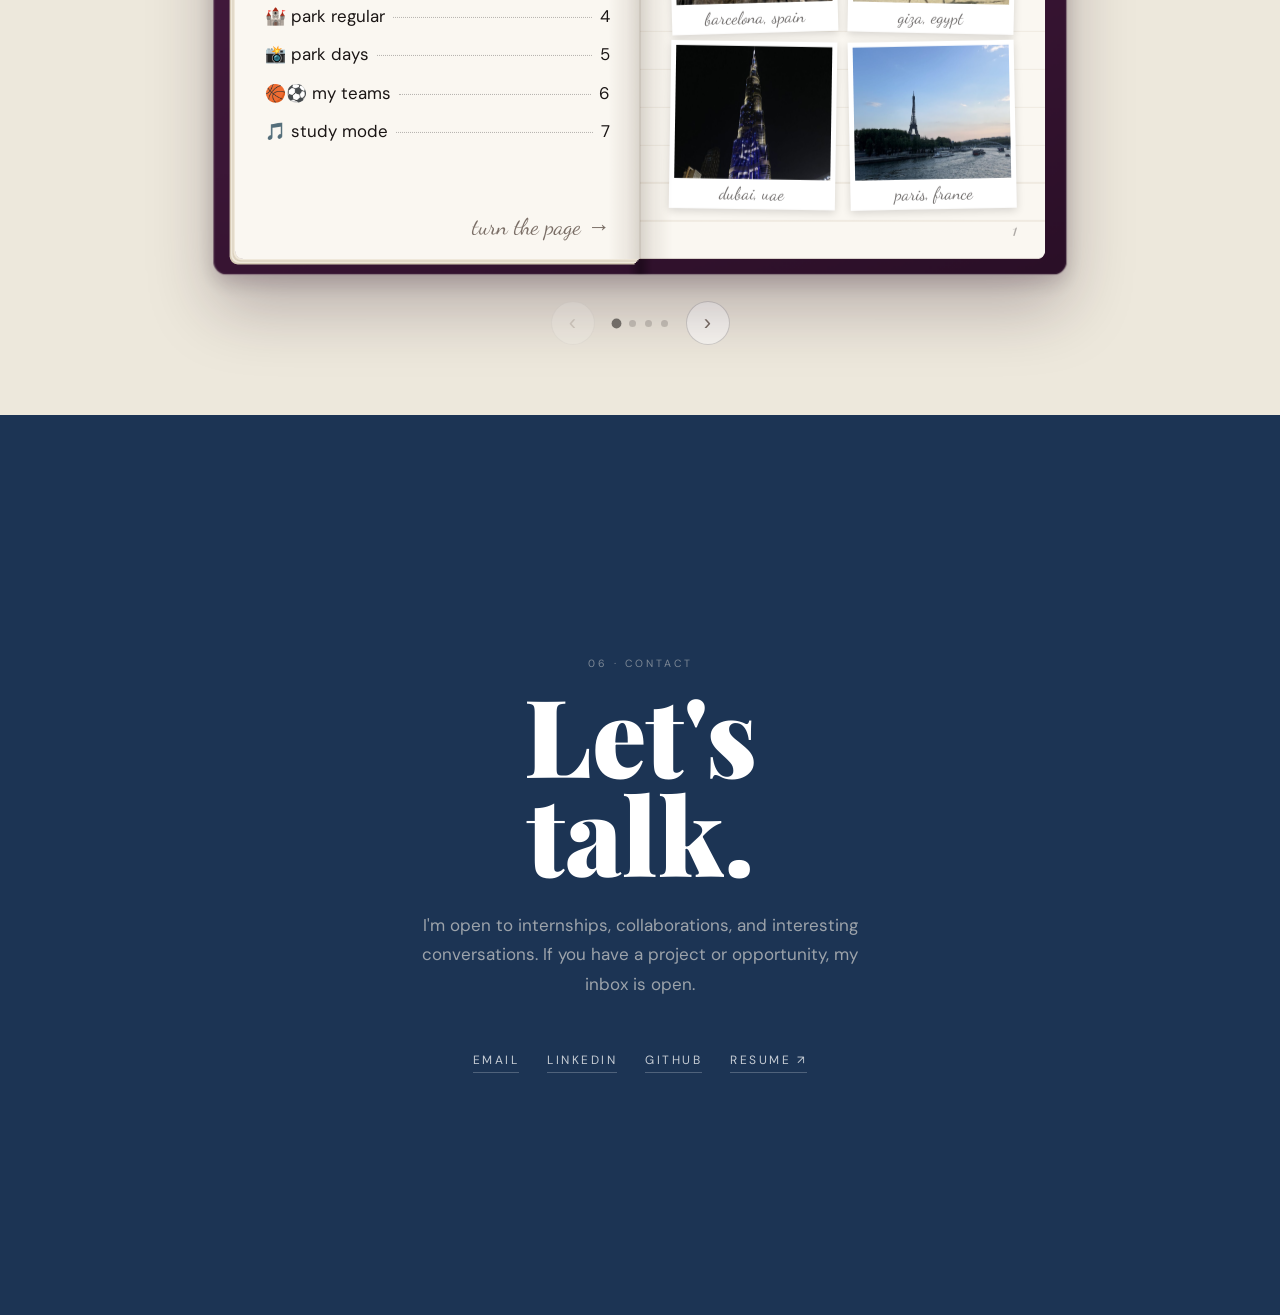
==== commit 83a07808: "About: remove the "that's me" note under the photo Co-Authored-By: Claude Opus 5.5 <noreply@anthropi" ====
--- a/index.html
+++ b/index.html
@@ -149,7 +149,6 @@
             <img src="assets/images/headshot.jpg" alt="Bassma Ennarah">
             <p class="polaroid-caption">bassma :)</p>
         </div>
-        <span class="about-doodle">← that's me</span>
     </div>
     <div>
         <span class="sec-eye">01 · About</span>
--- a/css/styles.css
+++ b/css/styles.css
@@ -381,17 +381,6 @@
     padding-top: 8px;
 }
 
-.about-doodle {
-    display: block;
-    font-family: 'Dancing Script', cursive;
-    font-size: 15px;
-    color: var(--muted);
-    opacity: .55;
-    margin-top: 14px;
-    text-align: center;
-    transform: rotate(2deg);
-}
-
 .about-bio p { font-size:16.5px; line-height:1.85; color:var(--muted); margin-bottom:18px; }
 .about-bio p strong { color:var(--text); font-weight:600; }
 
@@ -1036,8 +1025,8 @@
 .travel-grid {
     display: grid;
     grid-template-columns: 1fr 1fr;
-    gap: 8px 10px;
-    margin-top: 12px;
+    gap: 6px 10px;
+    margin-top: 8px;
 }
 /* little printed snapshots with a white border */
 .travel-photo {
@@ -1053,7 +1042,7 @@
 .travel-photo img {
     display: block;
     width: 100%;
-    aspect-ratio: 4 / 3;
+    aspect-ratio: 7 / 6;   /* as tall as the page allows above the page number */
     object-fit: cover;
 }
 .travel-photo-lbl {
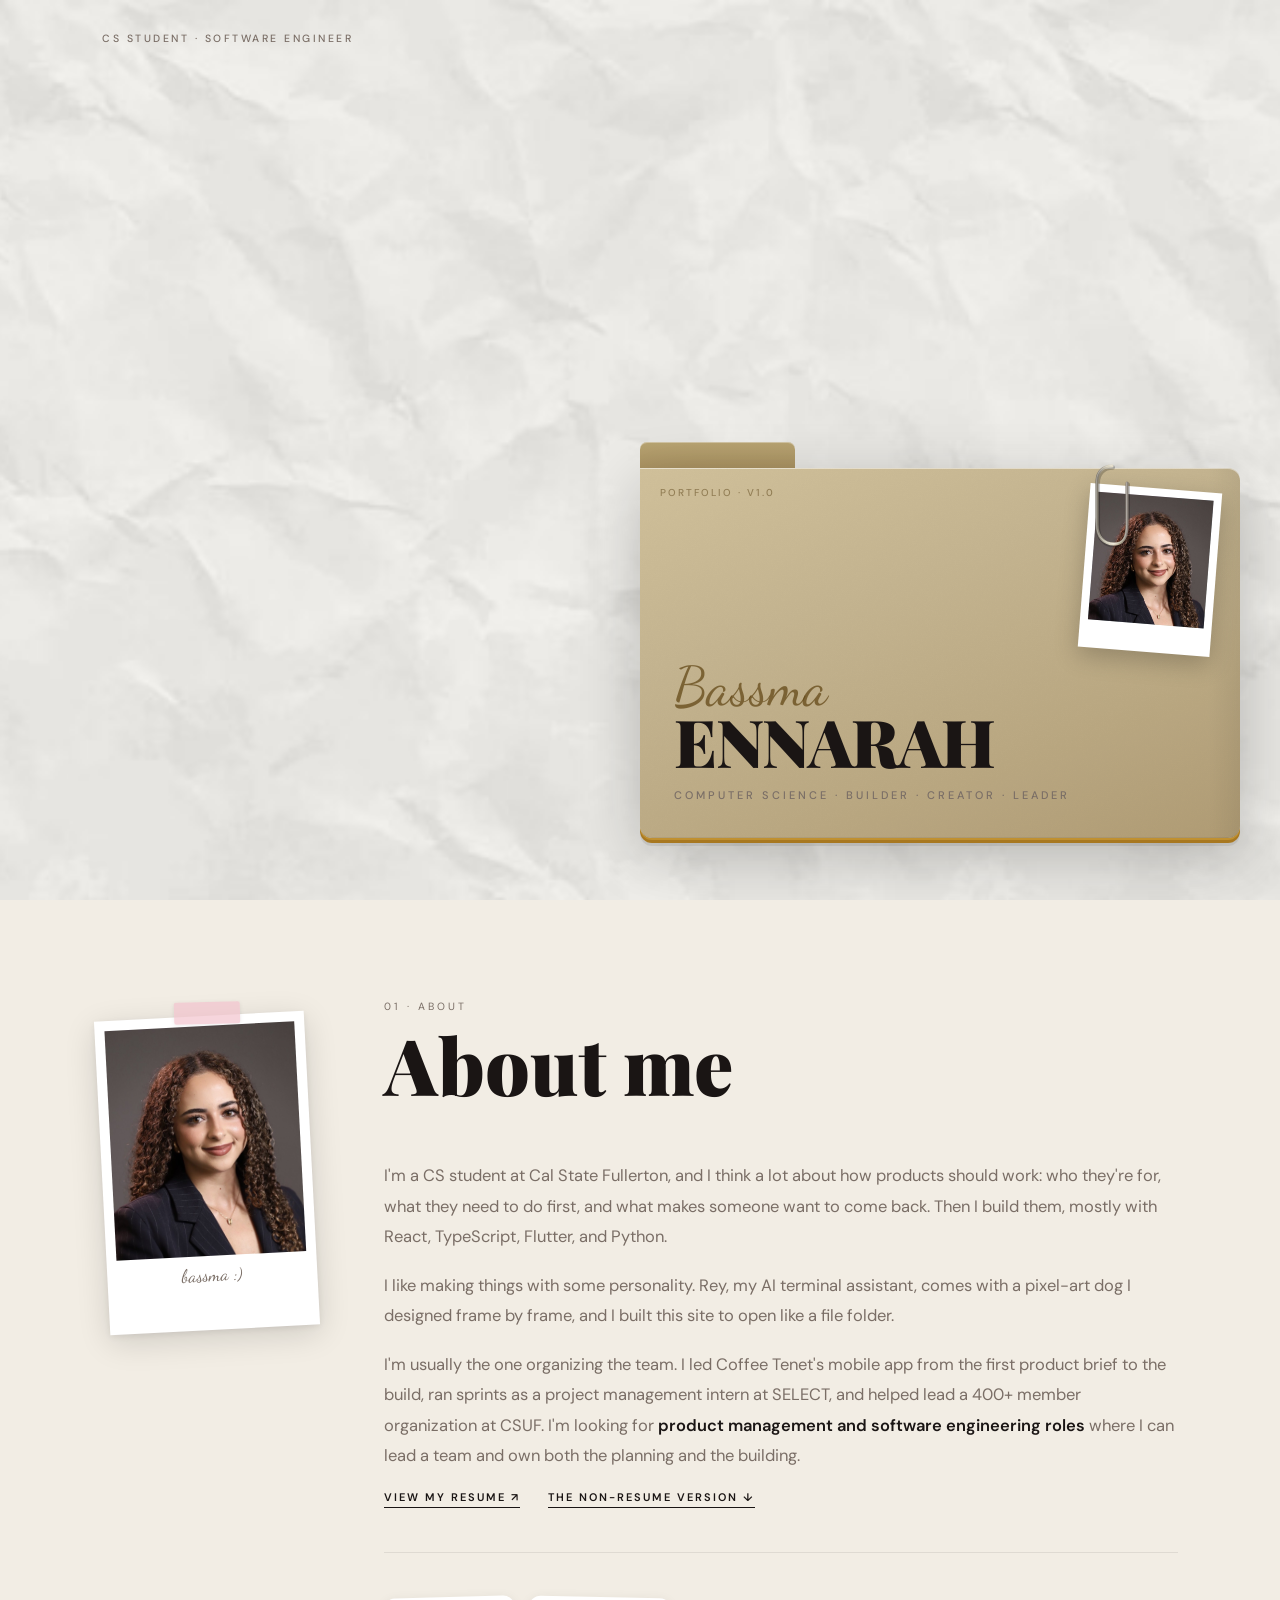
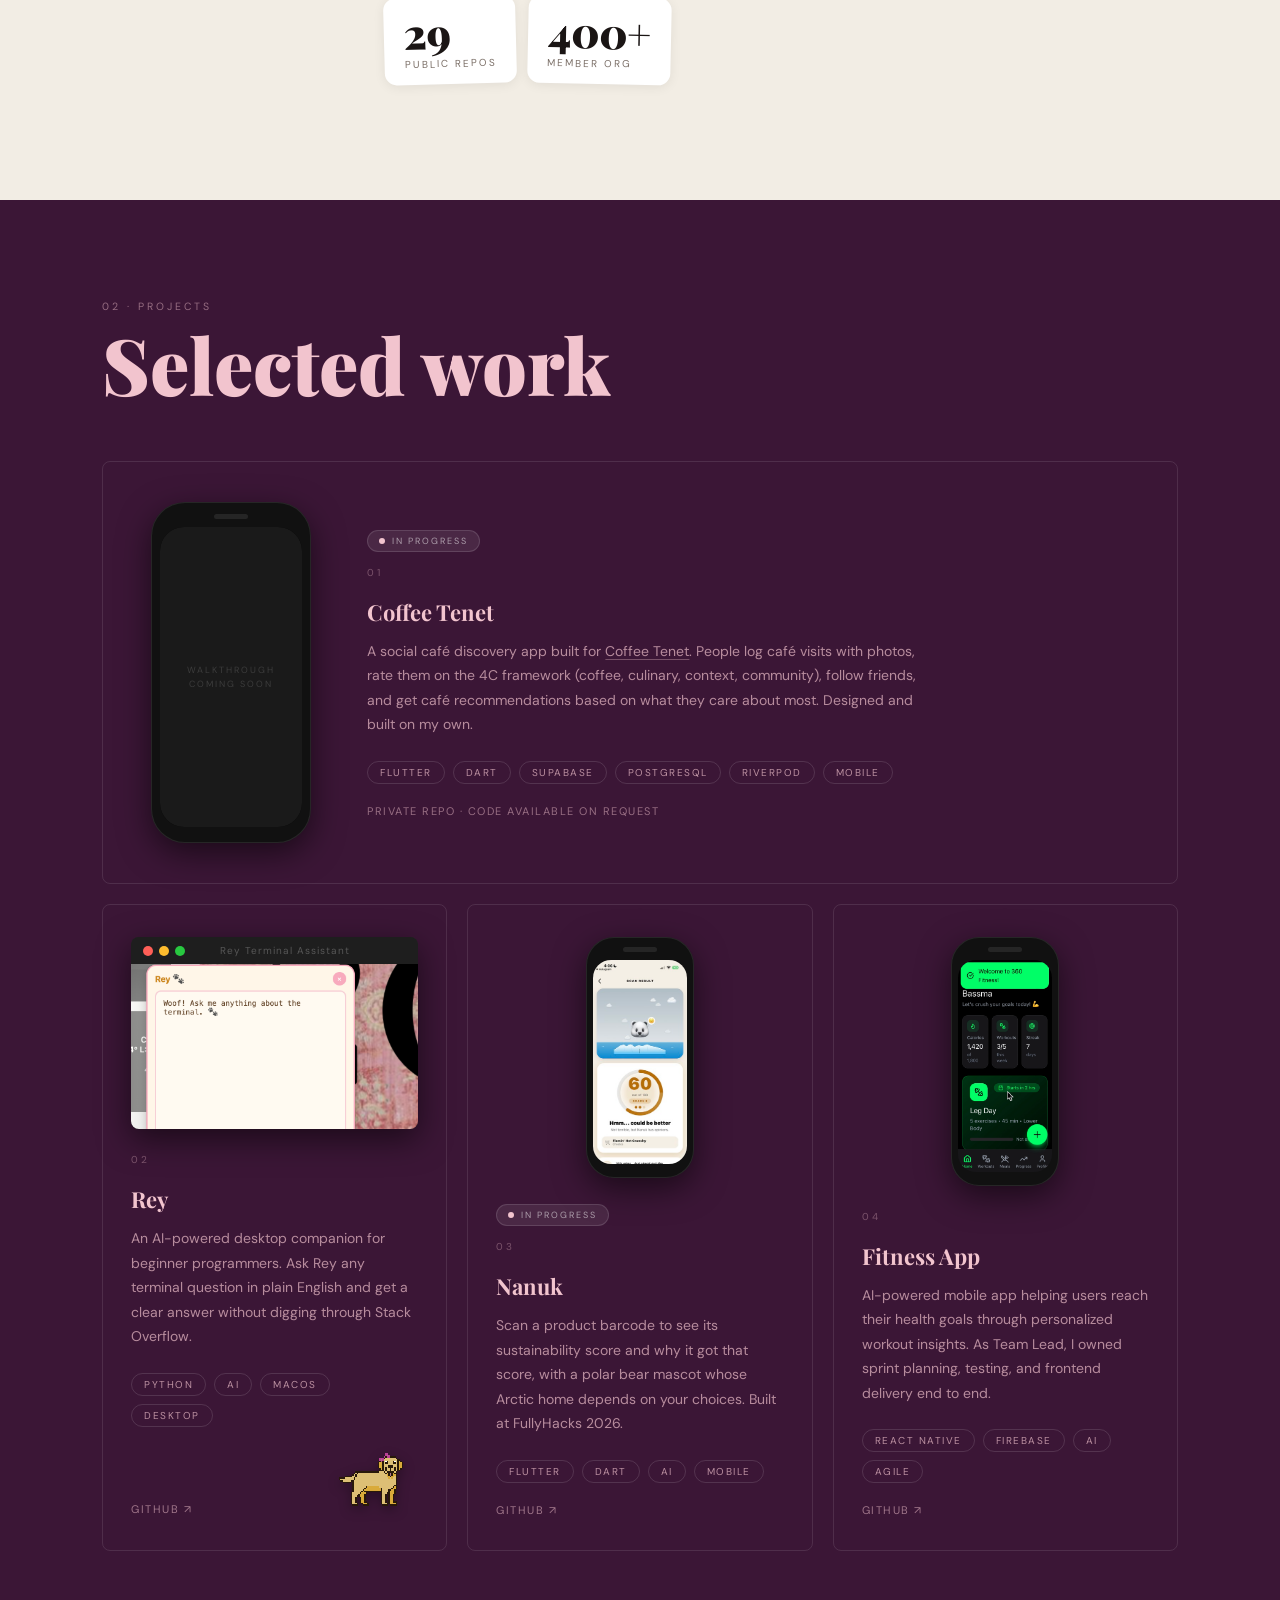
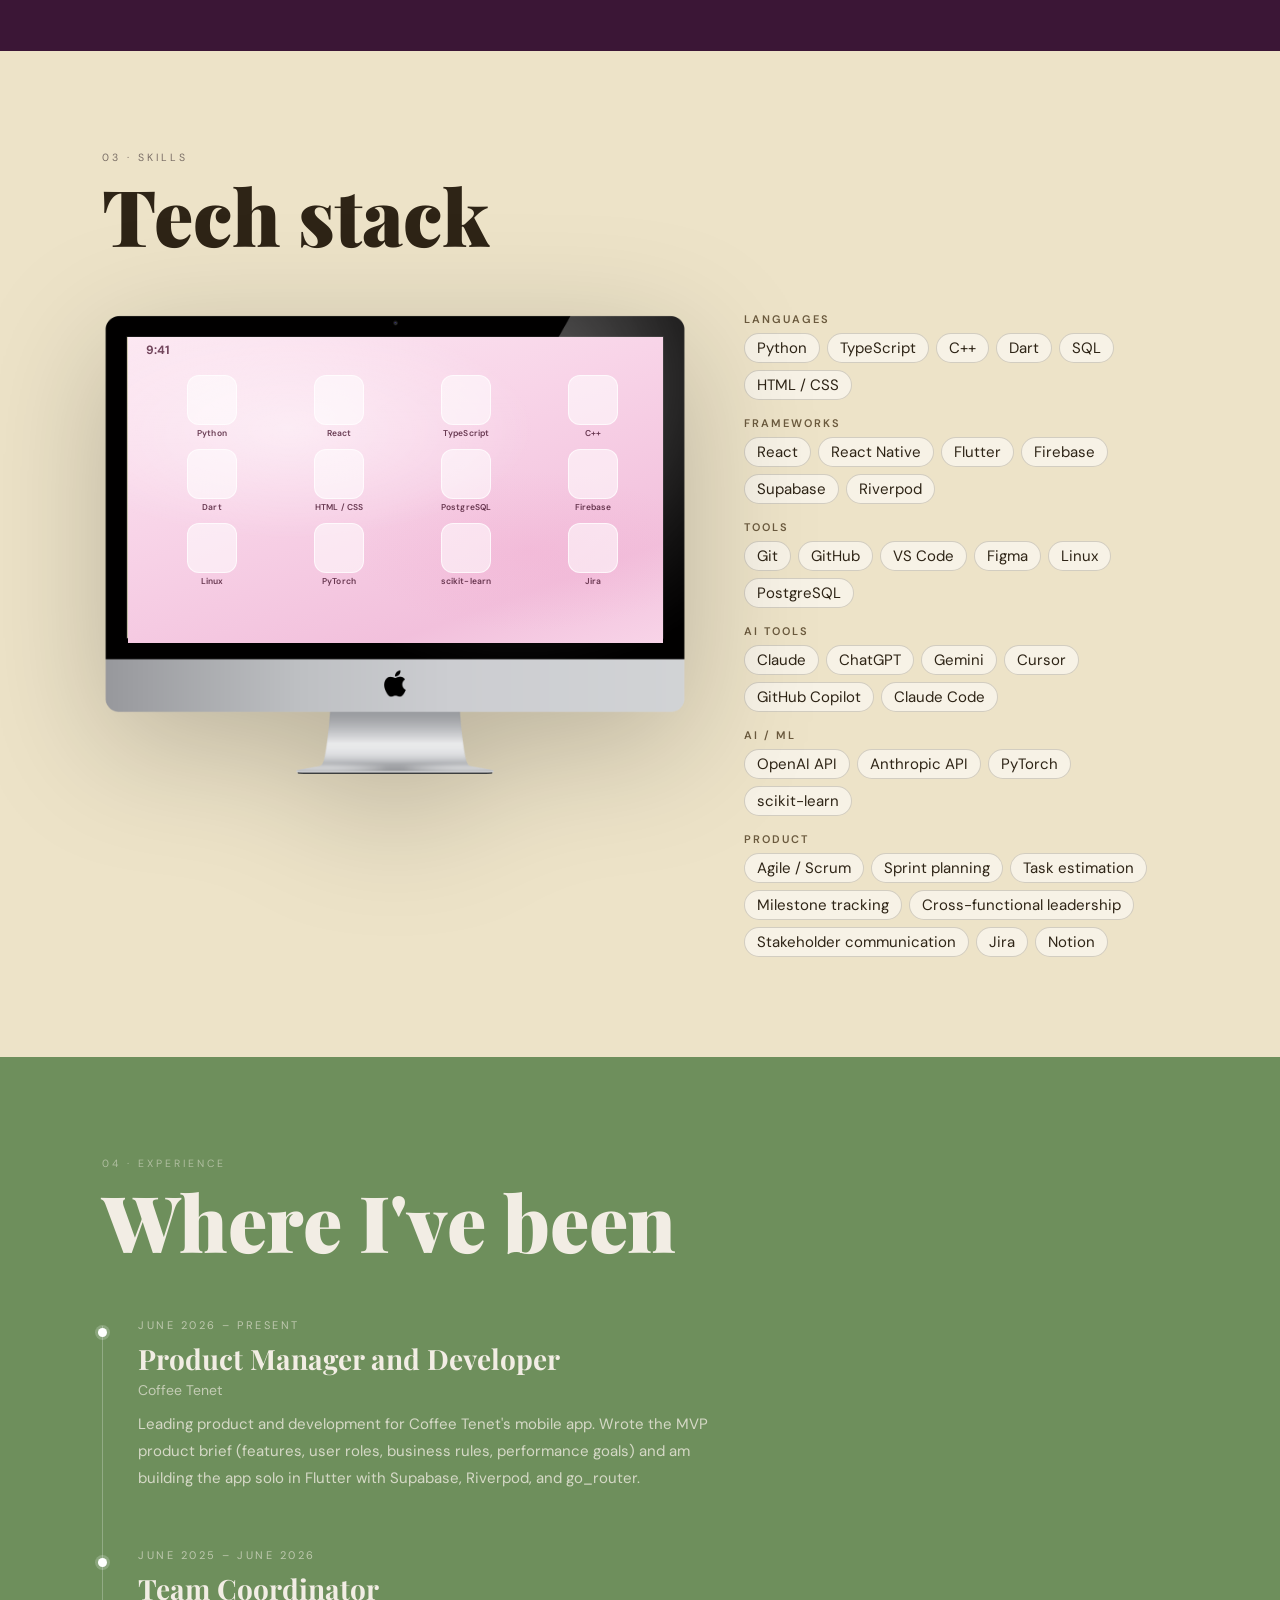
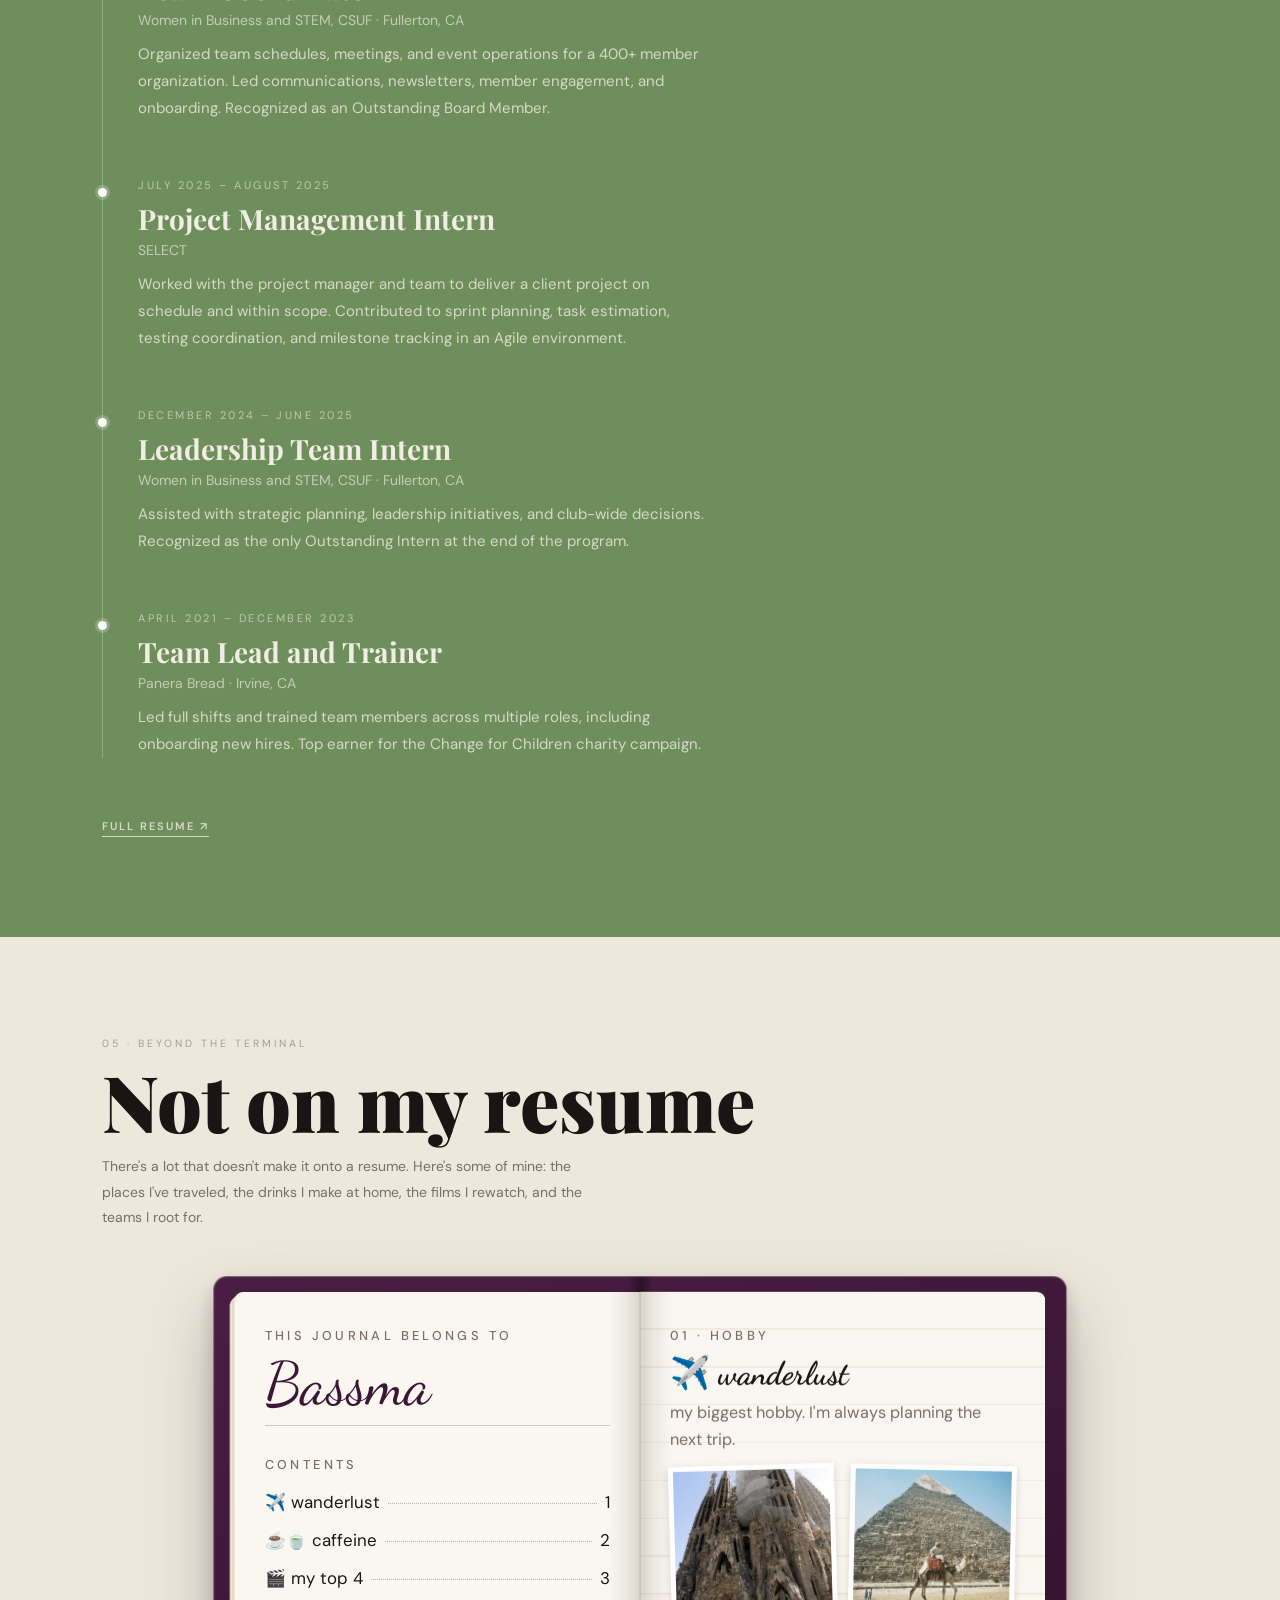
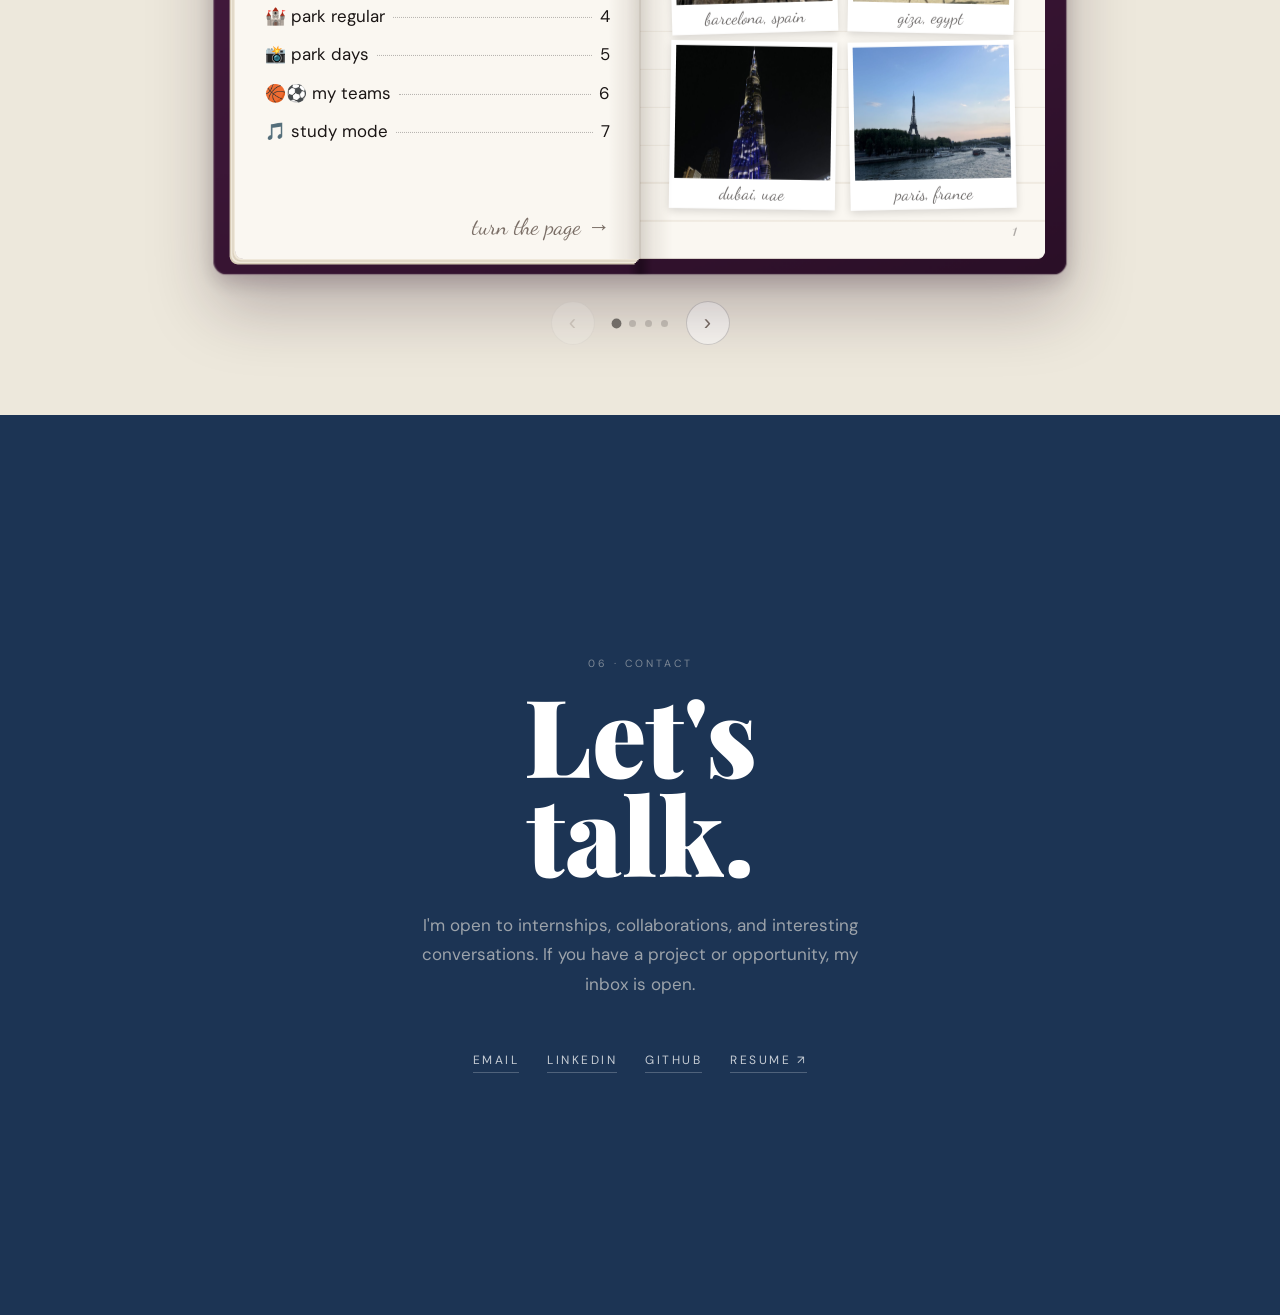
==== commit 66fed89e: "Show ↗ as a plain arrow on iPhone (not an emoji) Co-Authored-By: Claude Opus 5.5 <noreply@anthropic." ====
--- a/index.html
+++ b/index.html
@@ -158,7 +158,7 @@
             <p>I like making things with some personality. Rey, my AI terminal assistant, comes with a pixel-art dog I designed frame by frame, and I built this site to open like a file folder.</p>
             <p>I'm usually the one organizing the team. I led Coffee Tenet's mobile app from the first product brief to the build, ran sprints as a project management intern at SELECT, and helped lead a 400+ member organization at CSUF. I'm looking for <strong>product management and software engineering roles</strong> where I can lead a team and own both the planning and the building.</p>
             <div class="about-links">
-                <a href="assets/resume/Bassma_Ennarah_Resume_10-2026.pdf" target="_blank" rel="noopener" class="about-resume">View my resume ↗</a>
+                <a href="assets/resume/Bassma_Ennarah_Resume_10-2026.pdf" target="_blank" rel="noopener" class="about-resume">View my resume ↗︎</a>
                 <a href="#beyond" class="about-resume">The non-resume version ↓</a>
             </div>
         </div>
@@ -192,7 +192,7 @@
                 <div class="proj-desc">A social café discovery app built for <a href="https://coffeetenet.com" target="_blank" rel="noopener" class="inline-link">Coffee Tenet</a>. People log café visits with photos, rate them on the 4C framework (coffee, culinary, context, community), follow friends, and get café recommendations based on what they care about most. Designed and built on my own.</div>
                 <div class="tags"><span class="tag">Flutter</span><span class="tag">Dart</span><span class="tag">Supabase</span><span class="tag">PostgreSQL</span><span class="tag">Riverpod</span><span class="tag">Mobile</span></div>
                 <div class="proj-links">
-                    <!-- Add when the video is ready: <a href="#" class="proj-link" data-walkthrough>Watch walkthrough ↗</a> -->
+                    <!-- Add when the video is ready: <a href="#" class="proj-link" data-walkthrough>Watch walkthrough ↗︎</a> -->
                     <span class="proj-private">Private repo · code available on request</span>
                 </div>
             </div>
@@ -216,7 +216,7 @@
             <div class="proj-desc">An AI-powered desktop companion for beginner programmers. Ask Rey any terminal question in plain English and get a clear answer without digging through Stack Overflow.</div>
             <div class="tags"><span class="tag">Python</span><span class="tag">AI</span><span class="tag">macOS</span><span class="tag">Desktop</span></div>
             <div class="proj-links proj-links-rey">
-                <a href="https://github.com/bennarah/Rey-Terminal-Assistant" class="proj-link" target="_blank">GitHub ↗</a>
+                <a href="https://github.com/bennarah/Rey-Terminal-Assistant" class="proj-link" target="_blank">GitHub ↗︎</a>
                 <!-- Rey the dog sits at the end of the links row, so it never covers the text or tags -->
                 <div class="rey-mascot" aria-hidden="true"></div>
             </div>
@@ -235,7 +235,7 @@
             <div class="proj-name">Nanuk</div>
             <div class="proj-desc">Scan a product barcode to see its sustainability score and why it got that score, with a polar bear mascot whose Arctic home depends on your choices. Built at FullyHacks 2026.</div>
             <div class="tags"><span class="tag">Flutter</span><span class="tag">Dart</span><span class="tag">AI</span><span class="tag">Mobile</span></div>
-            <div class="proj-links"><a href="https://github.com/nathanchamorro1/fullyhacks-2026" class="proj-link" target="_blank">GitHub ↗</a></div>
+            <div class="proj-links"><a href="https://github.com/nathanchamorro1/fullyhacks-2026" class="proj-link" target="_blank">GitHub ↗︎</a></div>
         </div>
         <div class="proj-card">
             <div class="device-phone">
@@ -248,7 +248,7 @@
             <div class="proj-name">Fitness App</div>
             <div class="proj-desc">AI-powered mobile app helping users reach their health goals through personalized workout insights. As Team Lead, I owned sprint planning, testing, and frontend delivery end to end.</div>
             <div class="tags"><span class="tag">React Native</span><span class="tag">Firebase</span><span class="tag">AI</span><span class="tag">Agile</span></div>
-            <div class="proj-links"><a href="https://github.com/bennarah/fitness-app" class="proj-link" target="_blank">GitHub ↗</a></div>
+            <div class="proj-links"><a href="https://github.com/bennarah/fitness-app" class="proj-link" target="_blank">GitHub ↗︎</a></div>
         </div>
     </div>
 </section>
@@ -483,7 +483,7 @@
             <div class="tl-desc">Led full shifts and trained team members across multiple roles, including onboarding new hires. Top earner for the Change for Children charity campaign.</div>
         </div>
     </div>
-    <a href="assets/resume/Bassma_Ennarah_Resume_10-2026.pdf" target="_blank" rel="noopener" class="tl-resume">Full resume ↗</a>
+    <a href="assets/resume/Bassma_Ennarah_Resume_10-2026.pdf" target="_blank" rel="noopener" class="tl-resume">Full resume ↗︎</a>
 </section>
 
 <section id="beyond">
@@ -729,7 +729,7 @@
         <a href="mailto:bassma.ennarah@gmail.com"          class="contact-link">Email</a>
         <a href="https://linkedin.com/in/bassma-ennarah" class="contact-link" target="_blank">LinkedIn</a>
         <a href="https://github.com/bennarah"            class="contact-link" target="_blank">GitHub</a>
-        <a href="assets/resume/Bassma_Ennarah_Resume_10-2026.pdf" class="contact-link" target="_blank" rel="noopener">Resume ↗</a>
+        <a href="assets/resume/Bassma_Ennarah_Resume_10-2026.pdf" class="contact-link" target="_blank" rel="noopener">Resume ↗︎</a>
     </div>
 </section>
 
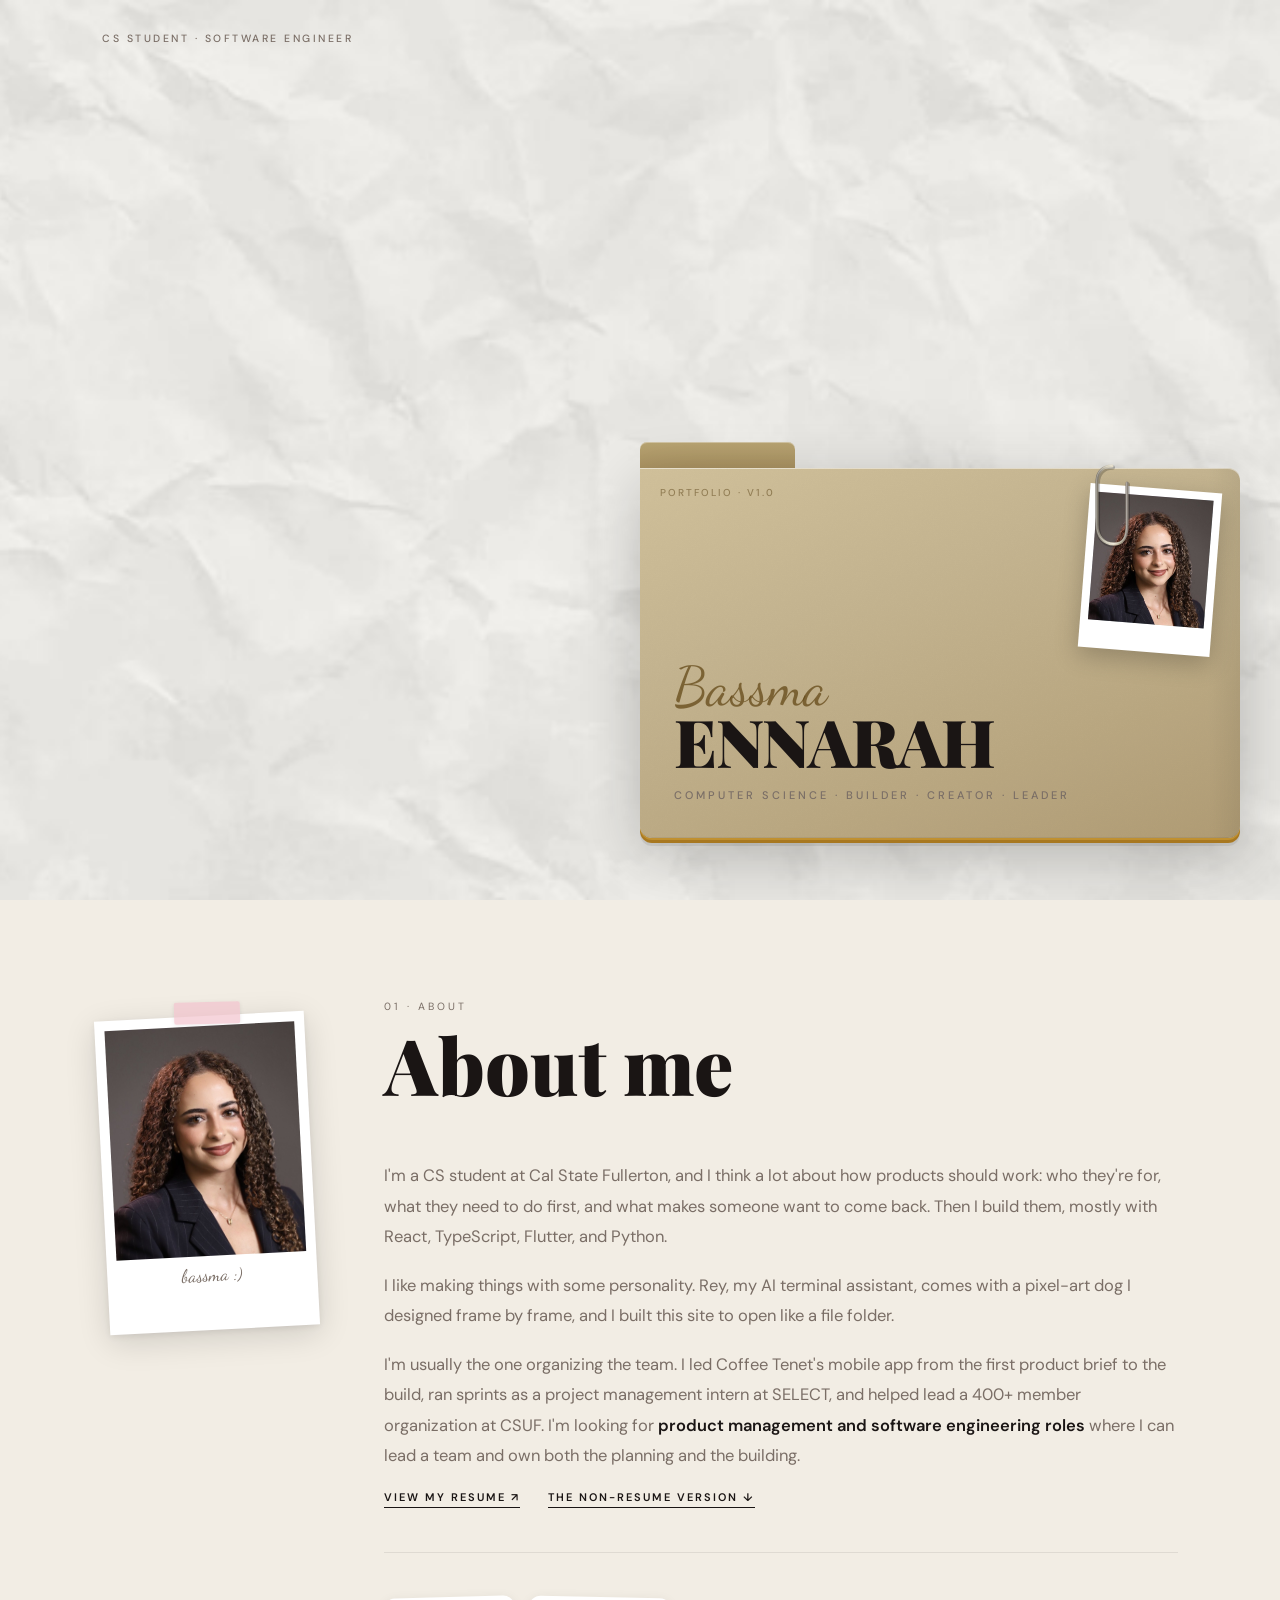
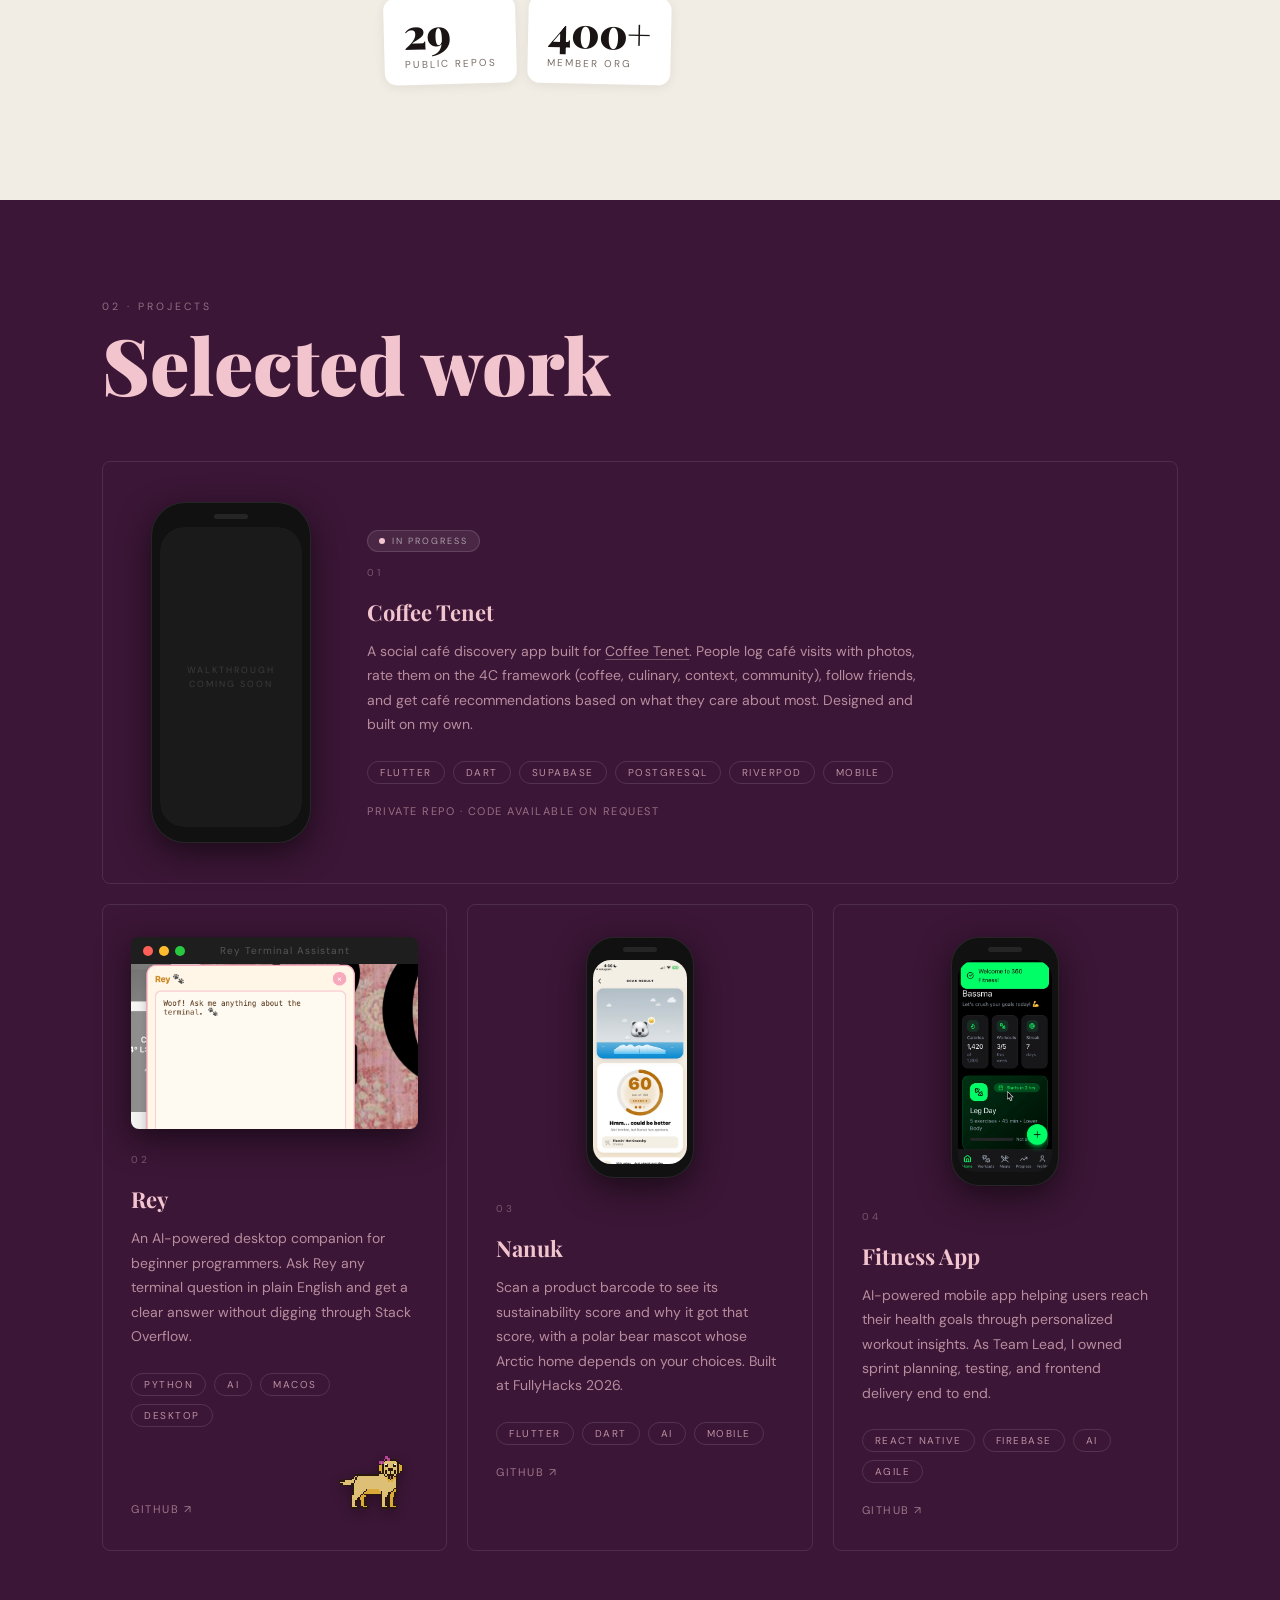
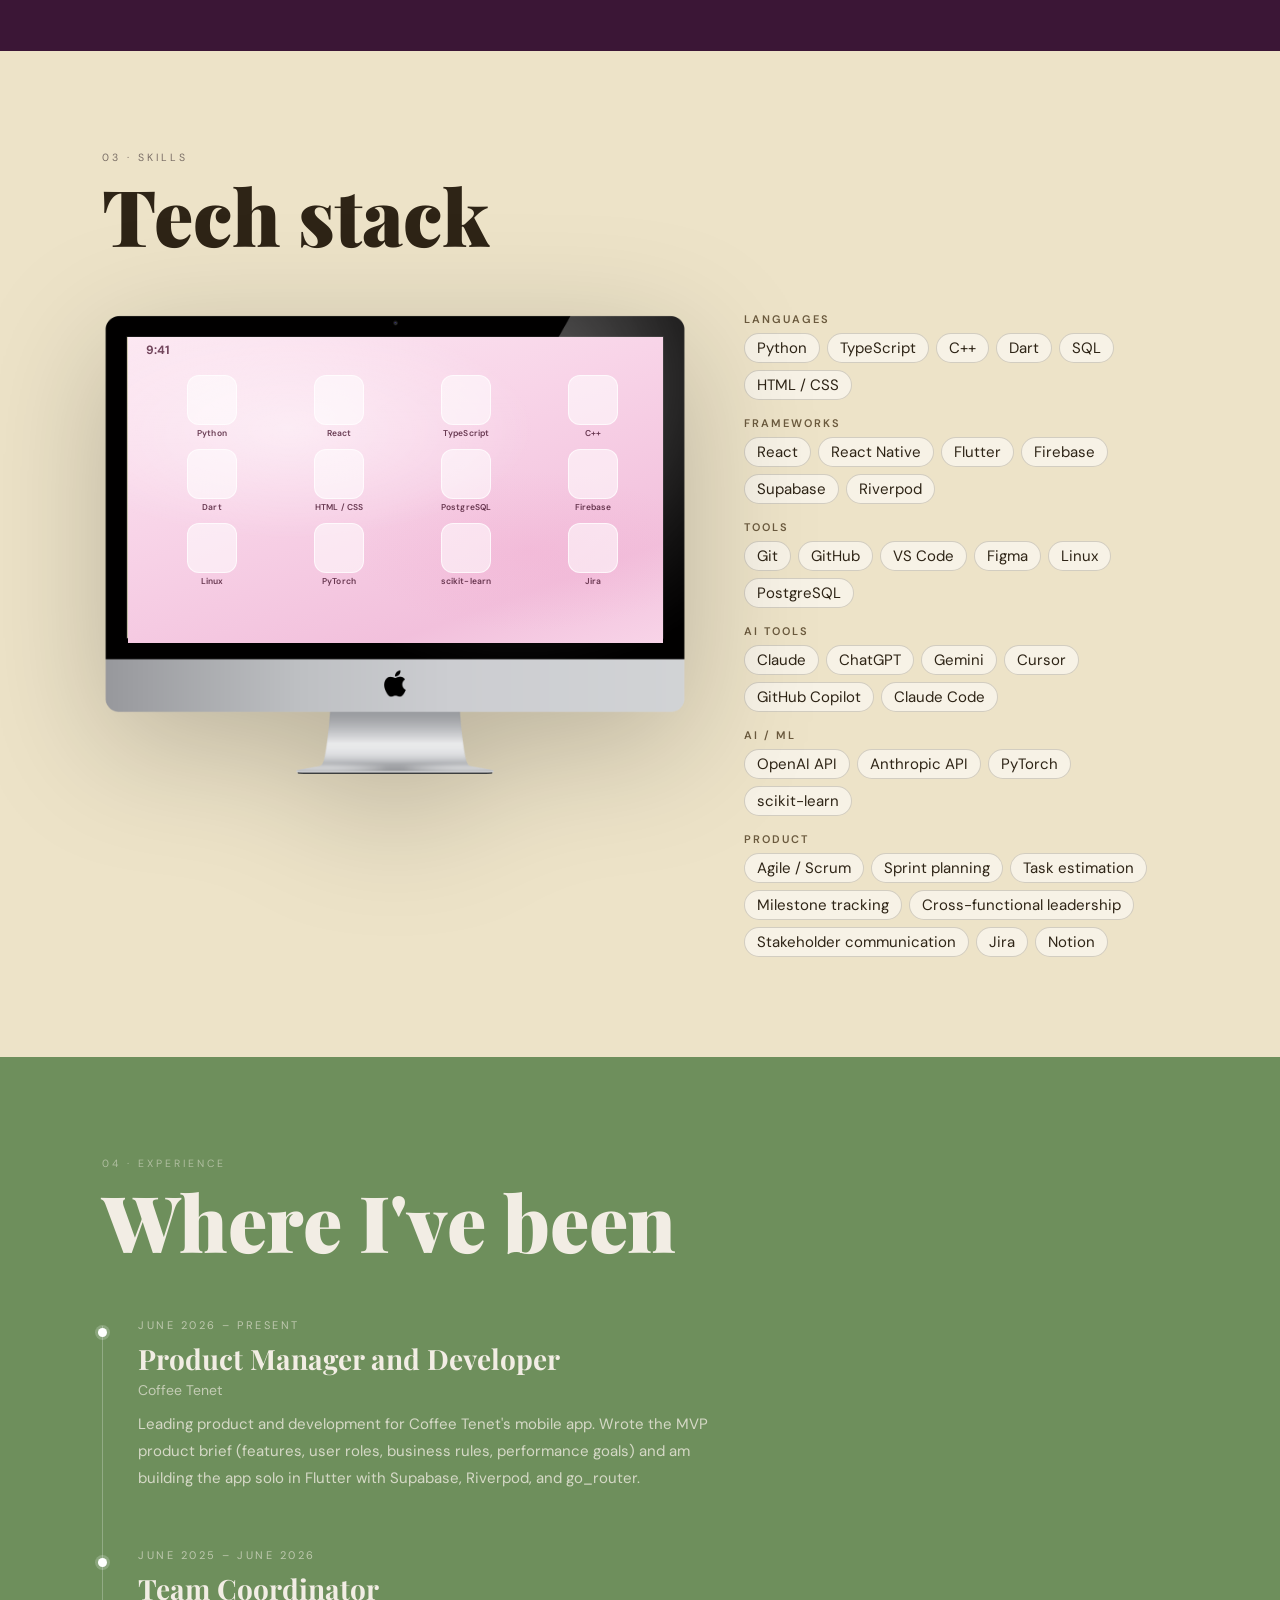
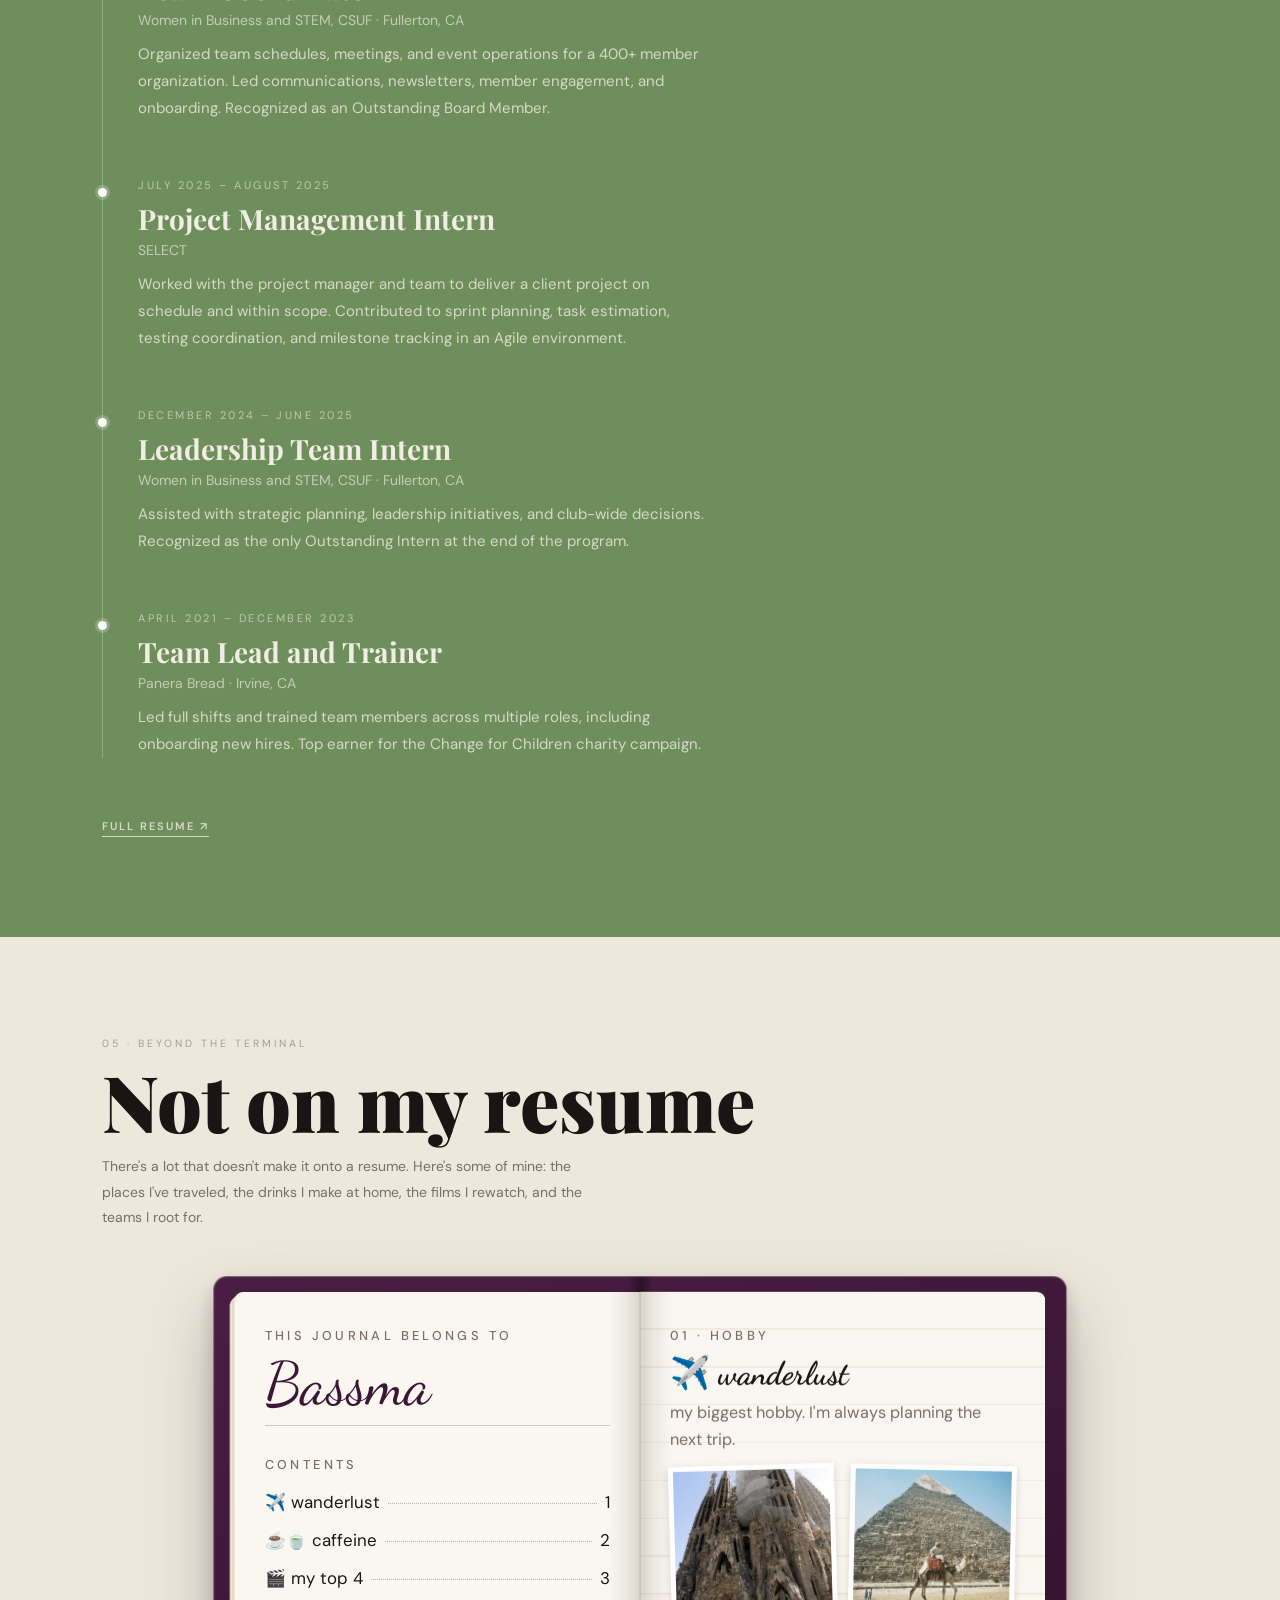
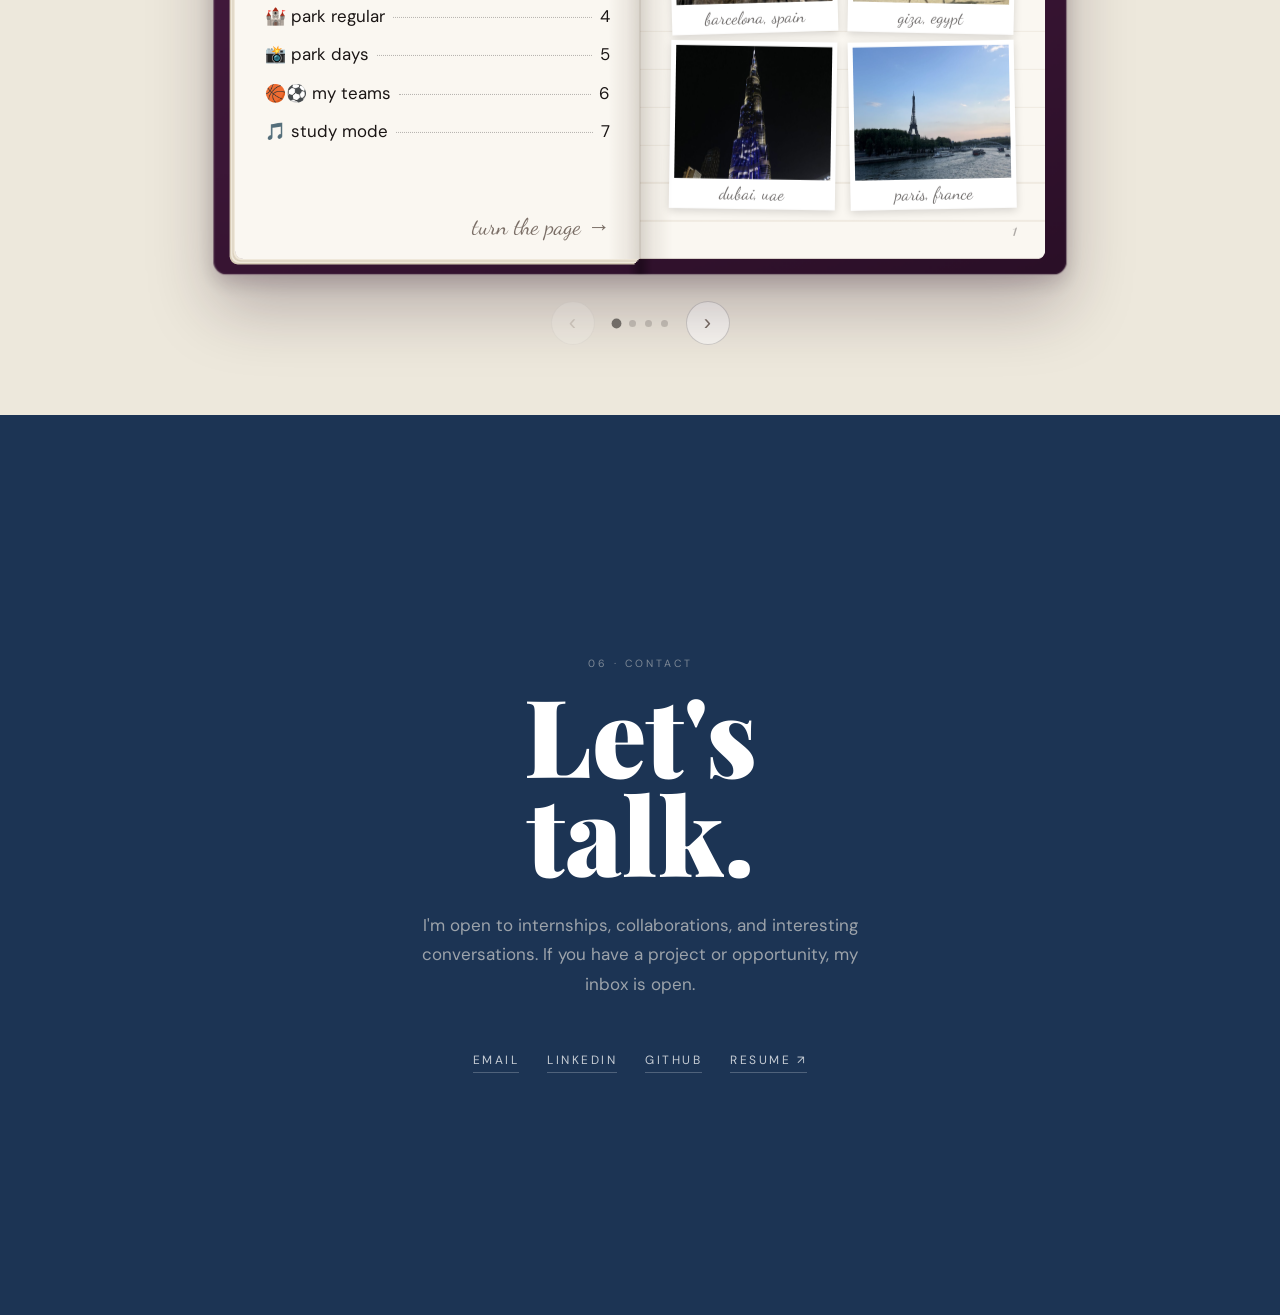
==== commit 1aae6bf0: "Projects: Nanuk is no longer marked In Progress Co-Authored-By: Claude Opus 5.5 <noreply@anthropic.c" ====
--- a/index.html
+++ b/index.html
@@ -230,7 +230,6 @@
                     </div>
                 </div>
             </div>
-            <span class="proj-badge">In Progress</span>
             <div class="proj-num">03</div>
             <div class="proj-name">Nanuk</div>
             <div class="proj-desc">Scan a product barcode to see its sustainability score and why it got that score, with a polar bear mascot whose Arctic home depends on your choices. Built at FullyHacks 2026.</div>
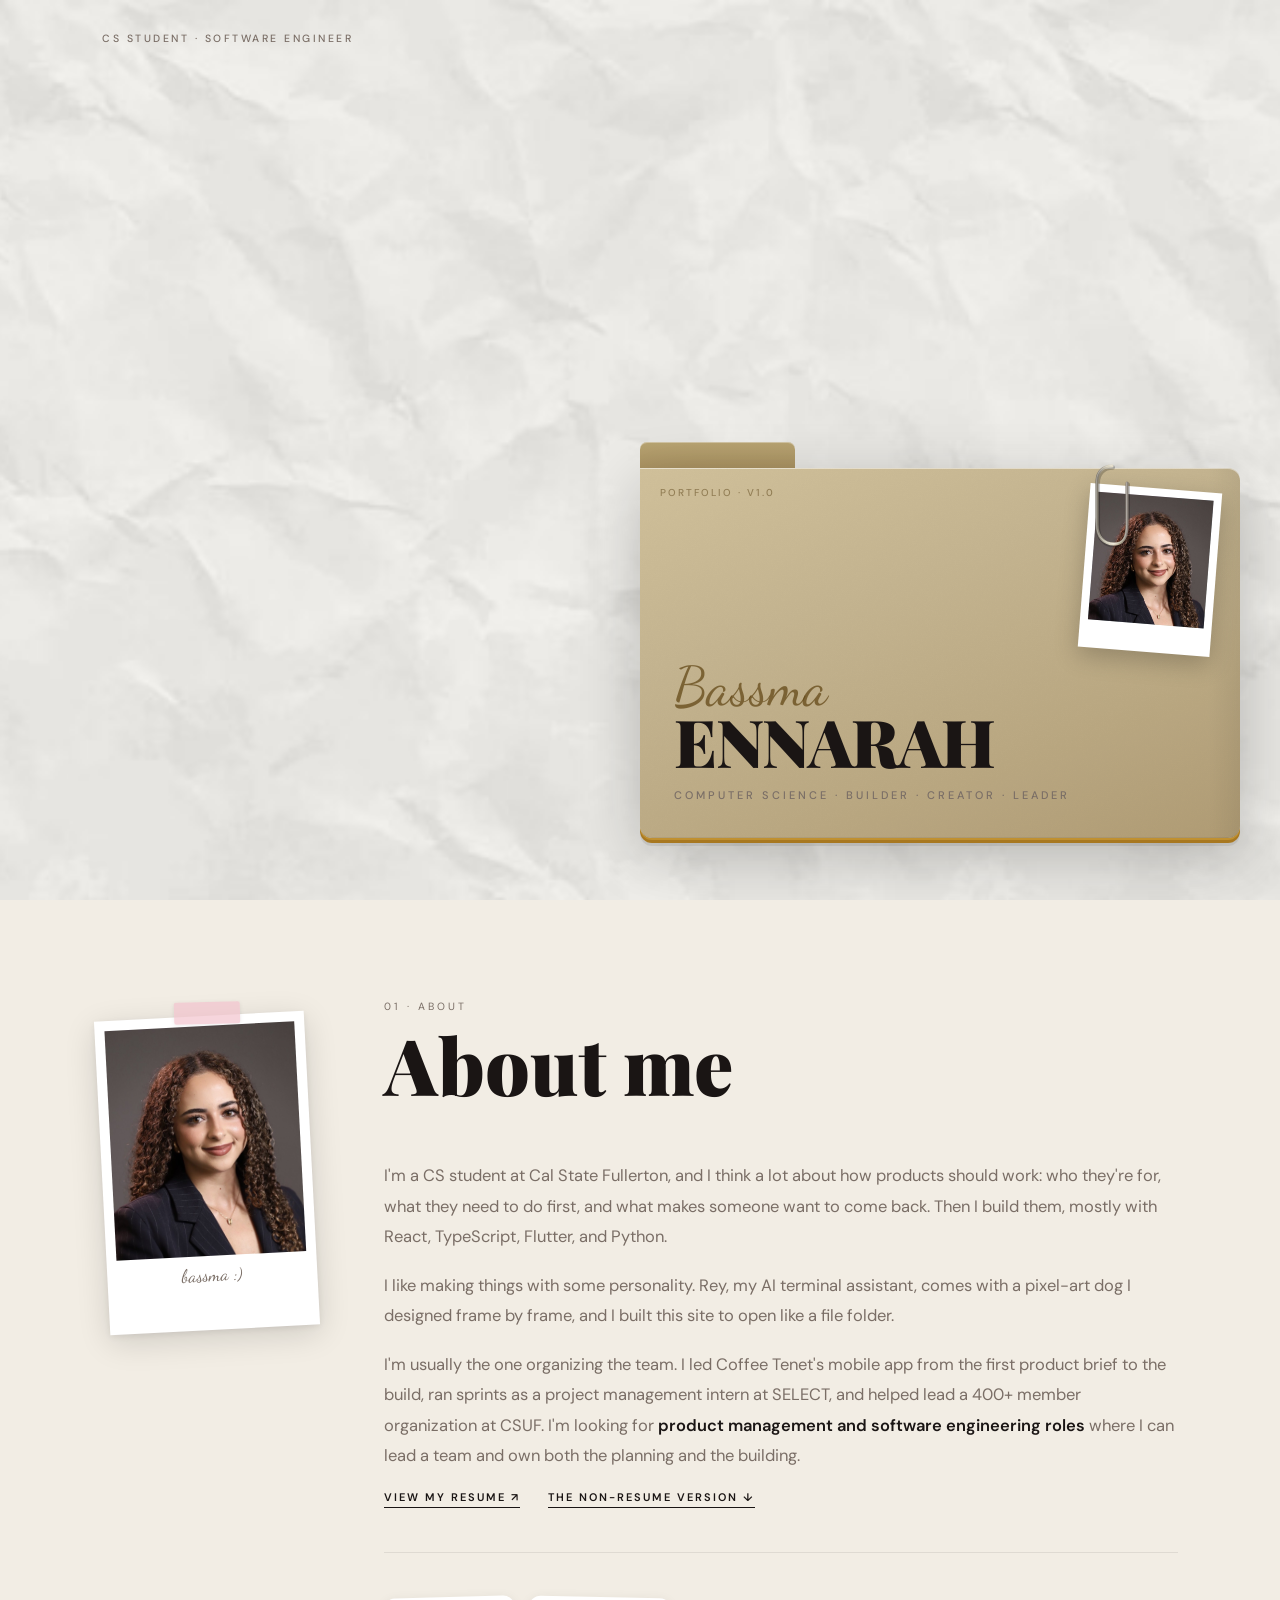
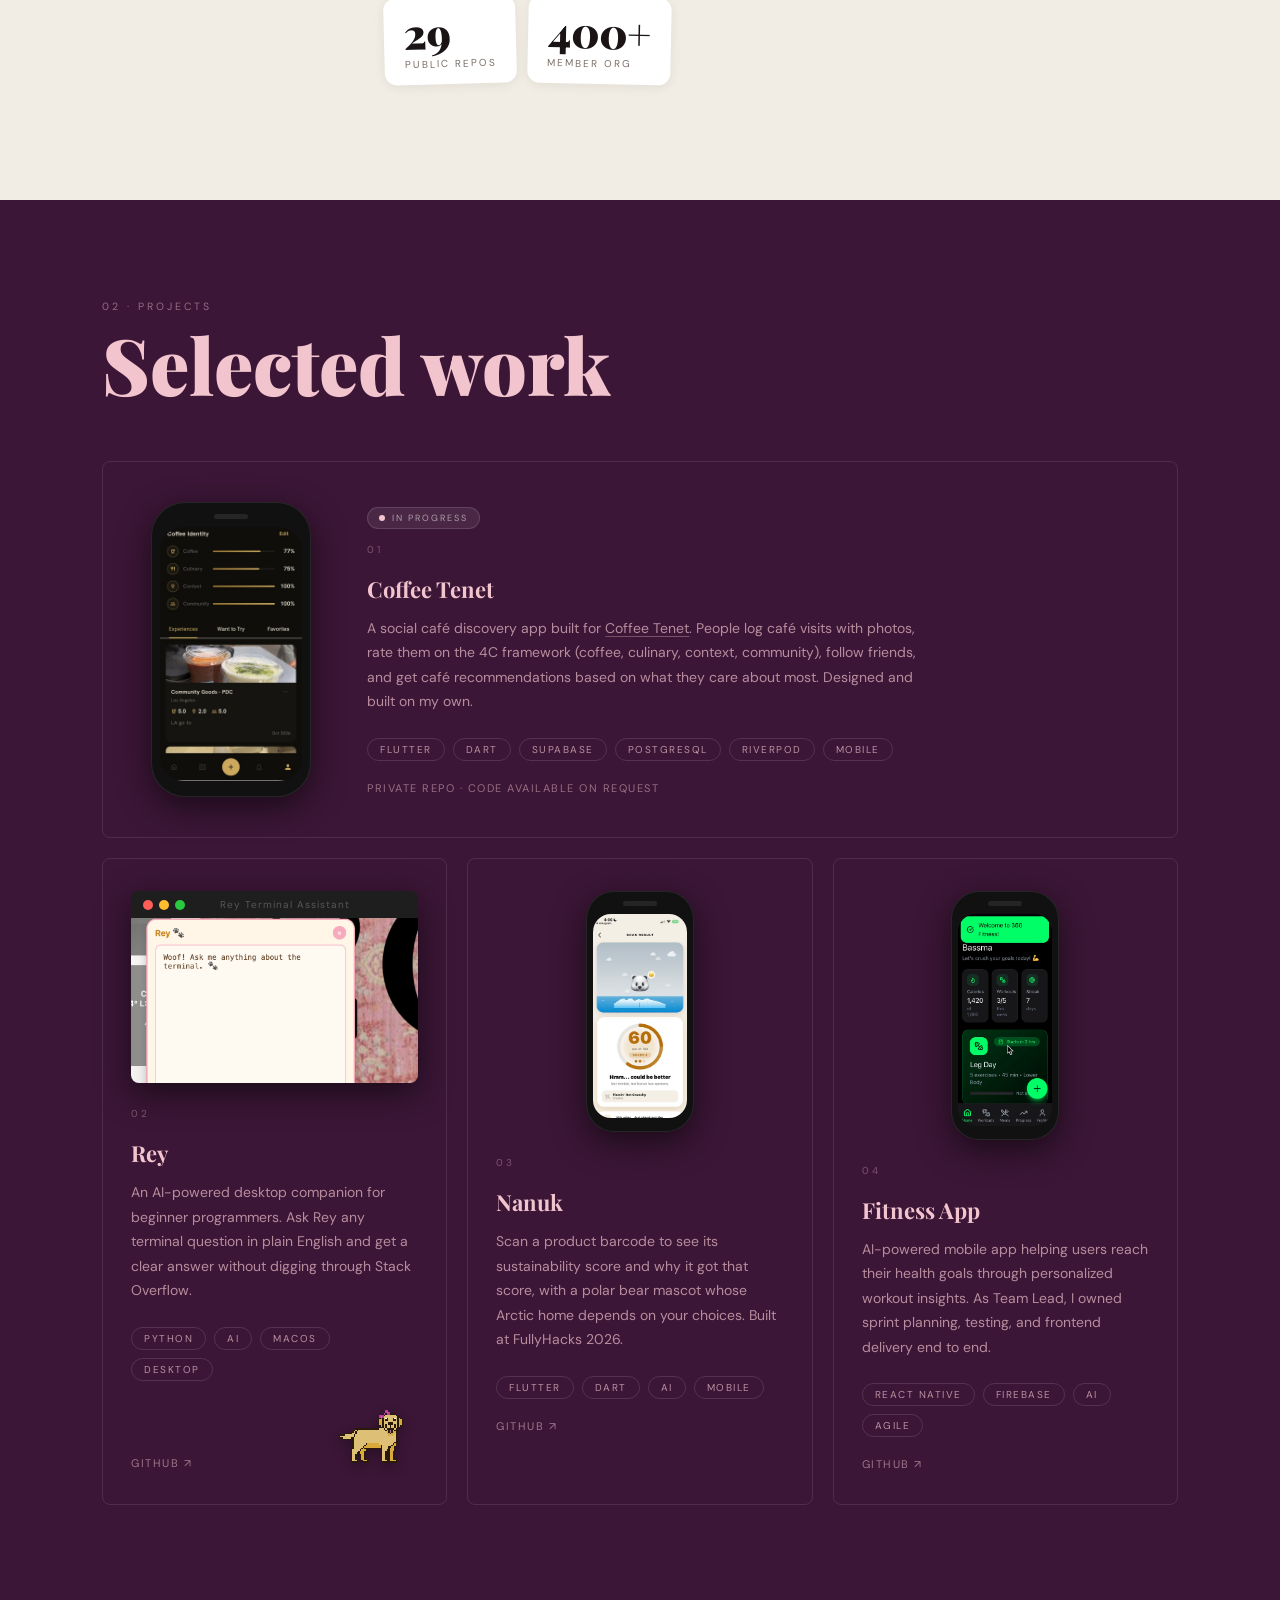
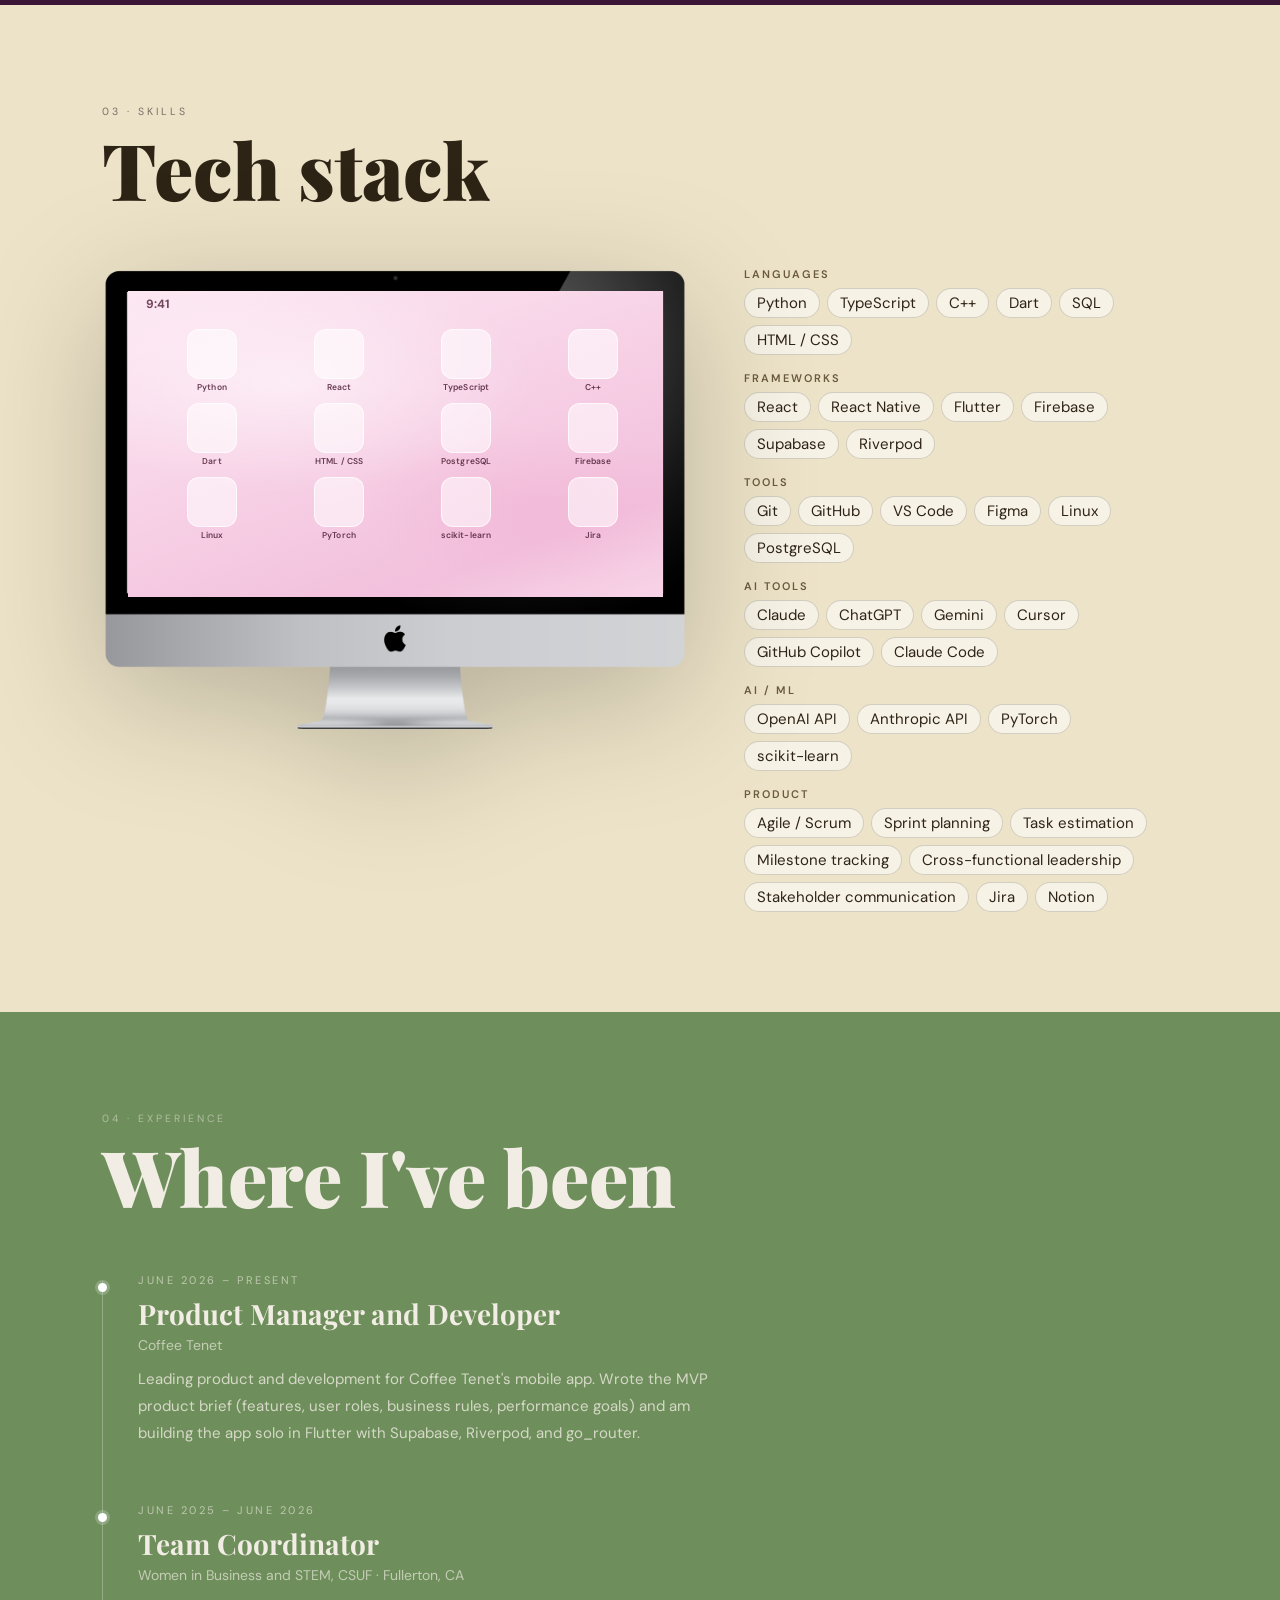
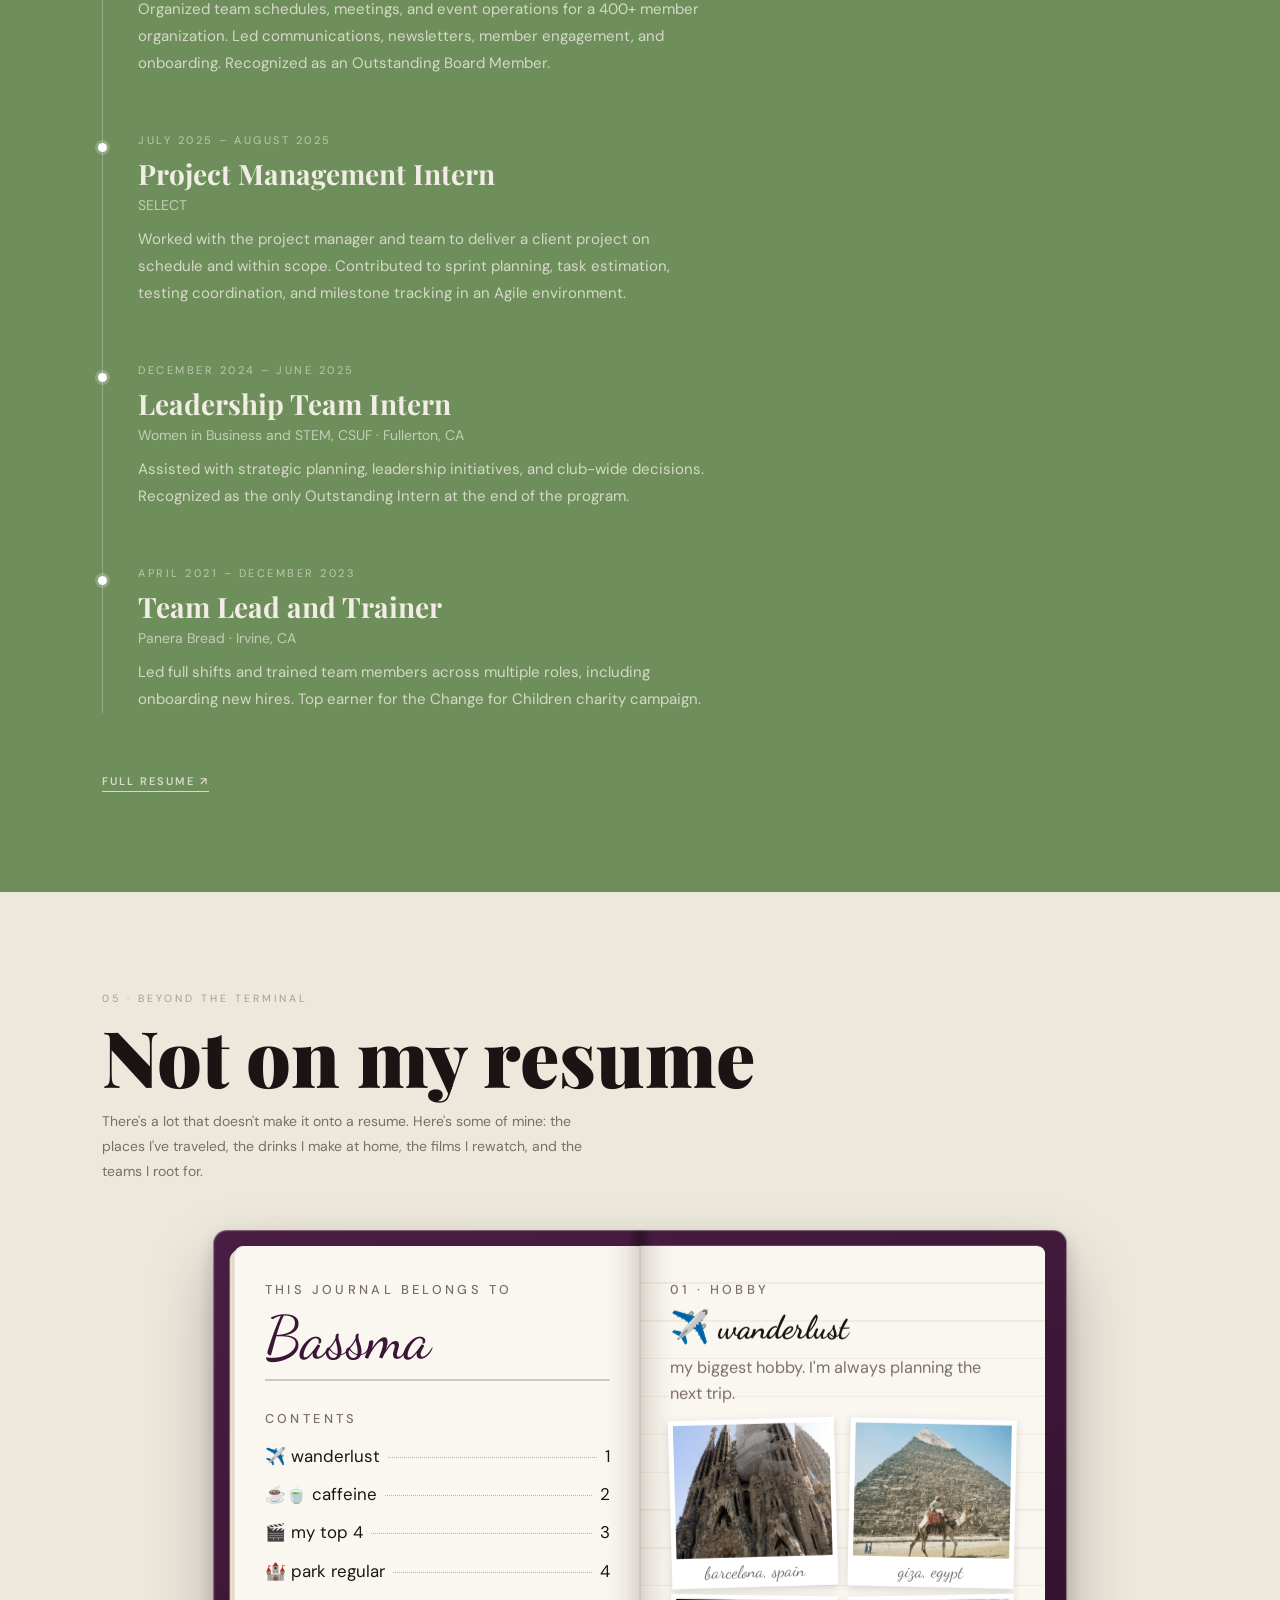
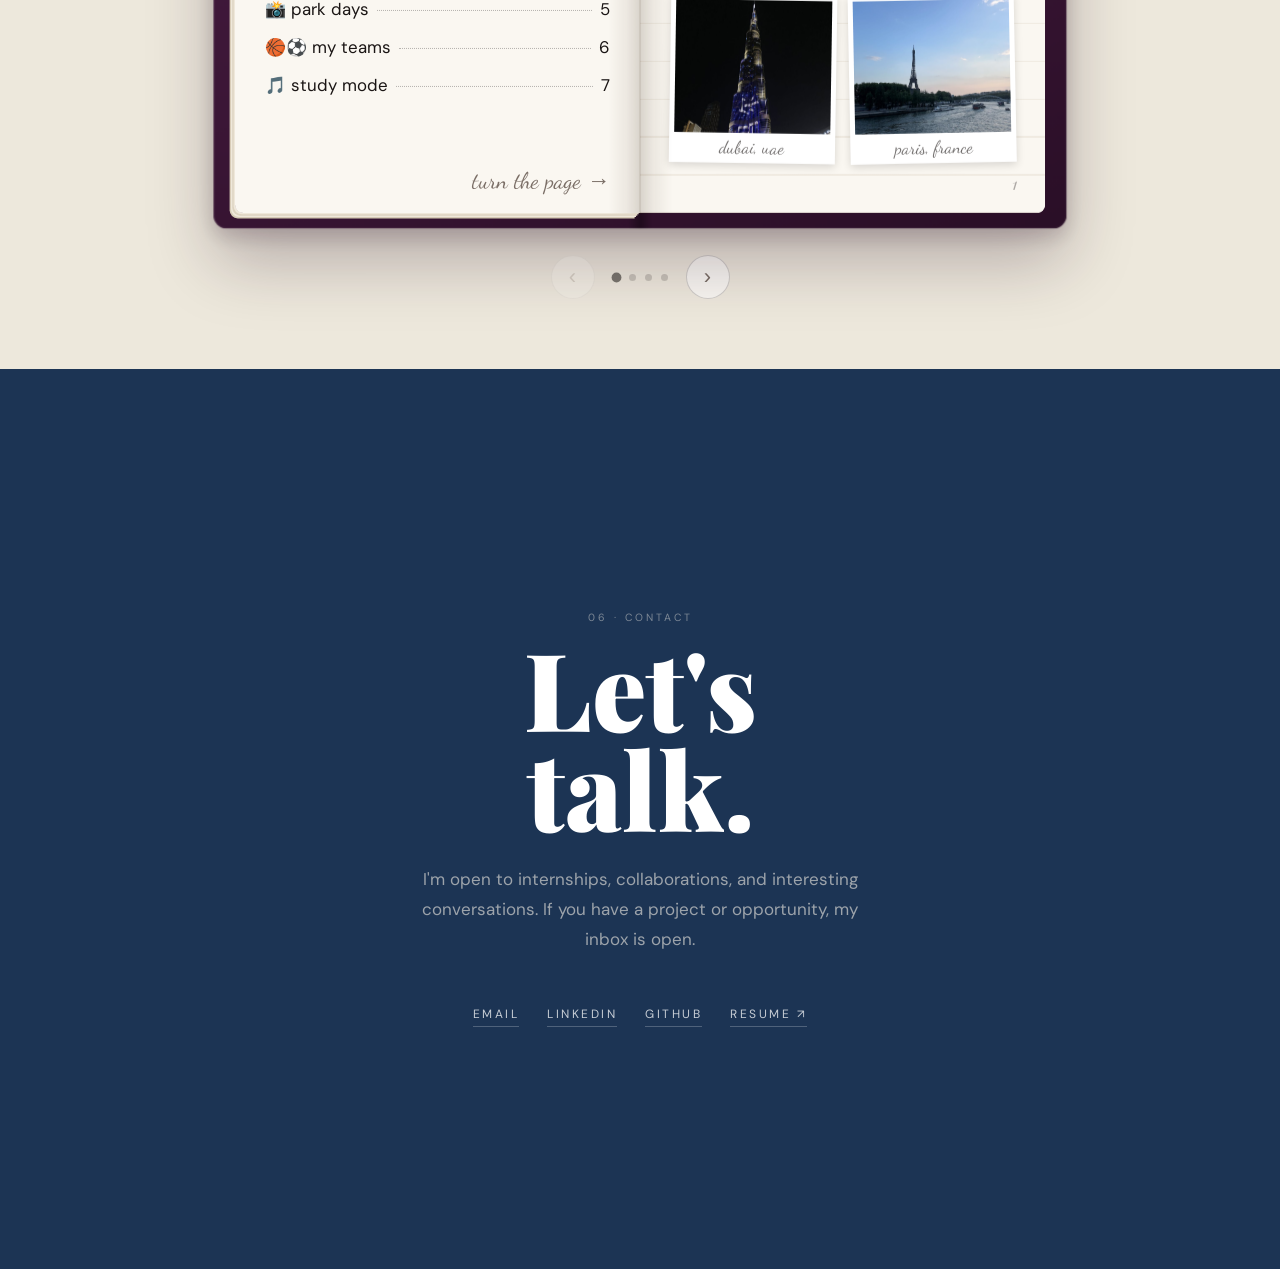
==== commit f3a1e61b: "Projects: Coffee Tenet app screenshot in place of the walkthrough placeholder Co-Authored-By: Claude" ====
--- a/index.html
+++ b/index.html
@@ -179,9 +179,9 @@
                 <div class="phone-shell phone-lg">
                     <div class="phone-pill"></div>
                     <div class="phone-screen">
-                        <!-- VIDEO PLACEHOLDER: when the walkthrough is ready, replace the div below with:
-                             <video src="assets/videos/coffee-tenet-walkthrough.mp4" poster="assets/images/projects/coffee-tenet-poster.jpg" autoplay muted loop playsinline></video> -->
-                        <div class="phone-screen-empty phone-video-placeholder">walkthrough<br>coming soon</div>
+                        <!-- WALKTHROUGH: when the video is ready, replace the img below with:
+                             <video src="assets/videos/coffee-tenet-walkthrough.mp4" poster="assets/images/projects/coffee-tenet-app.jpg" autoplay muted loop playsinline></video> -->
+                        <img src="assets/images/projects/coffee-tenet-app.jpg" alt="Coffee Tenet profile screen showing a Coffee Identity score for each of the 4Cs and a logged café visit">
                     </div>
                 </div>
             </div>
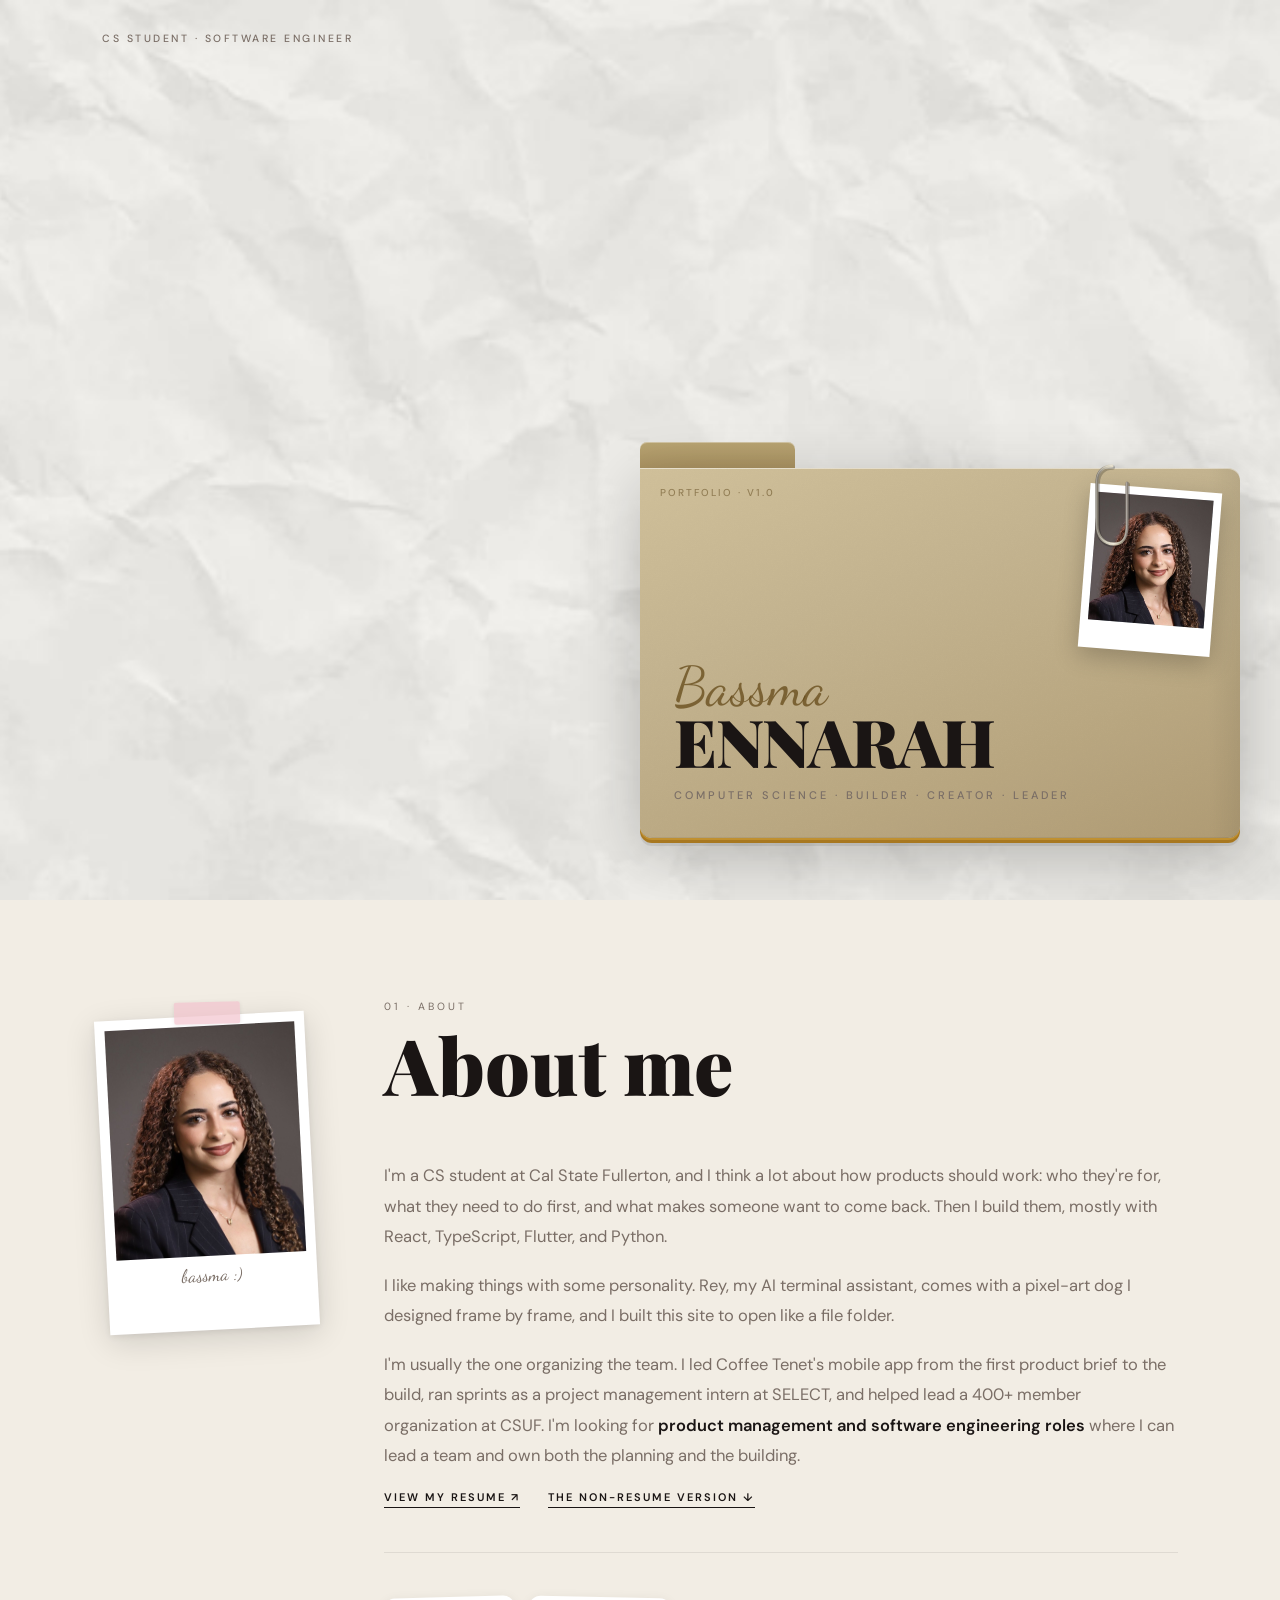
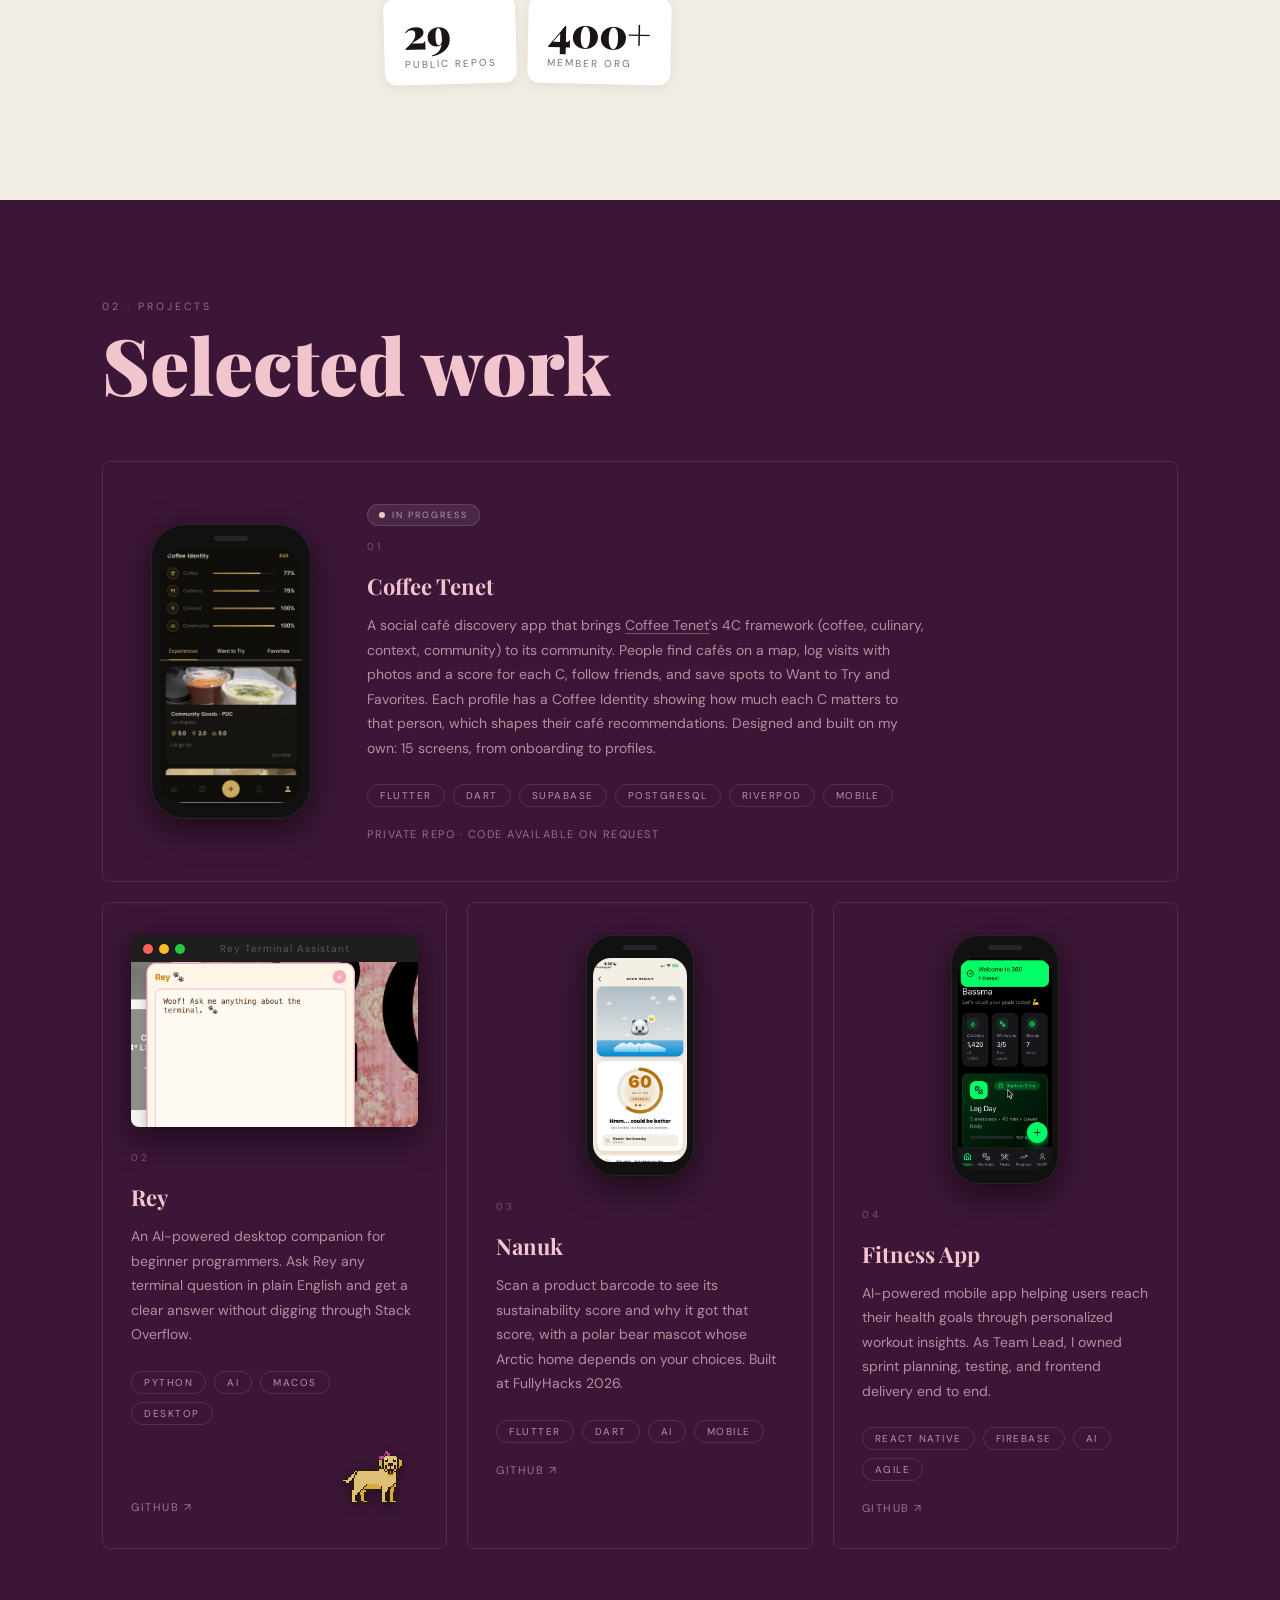
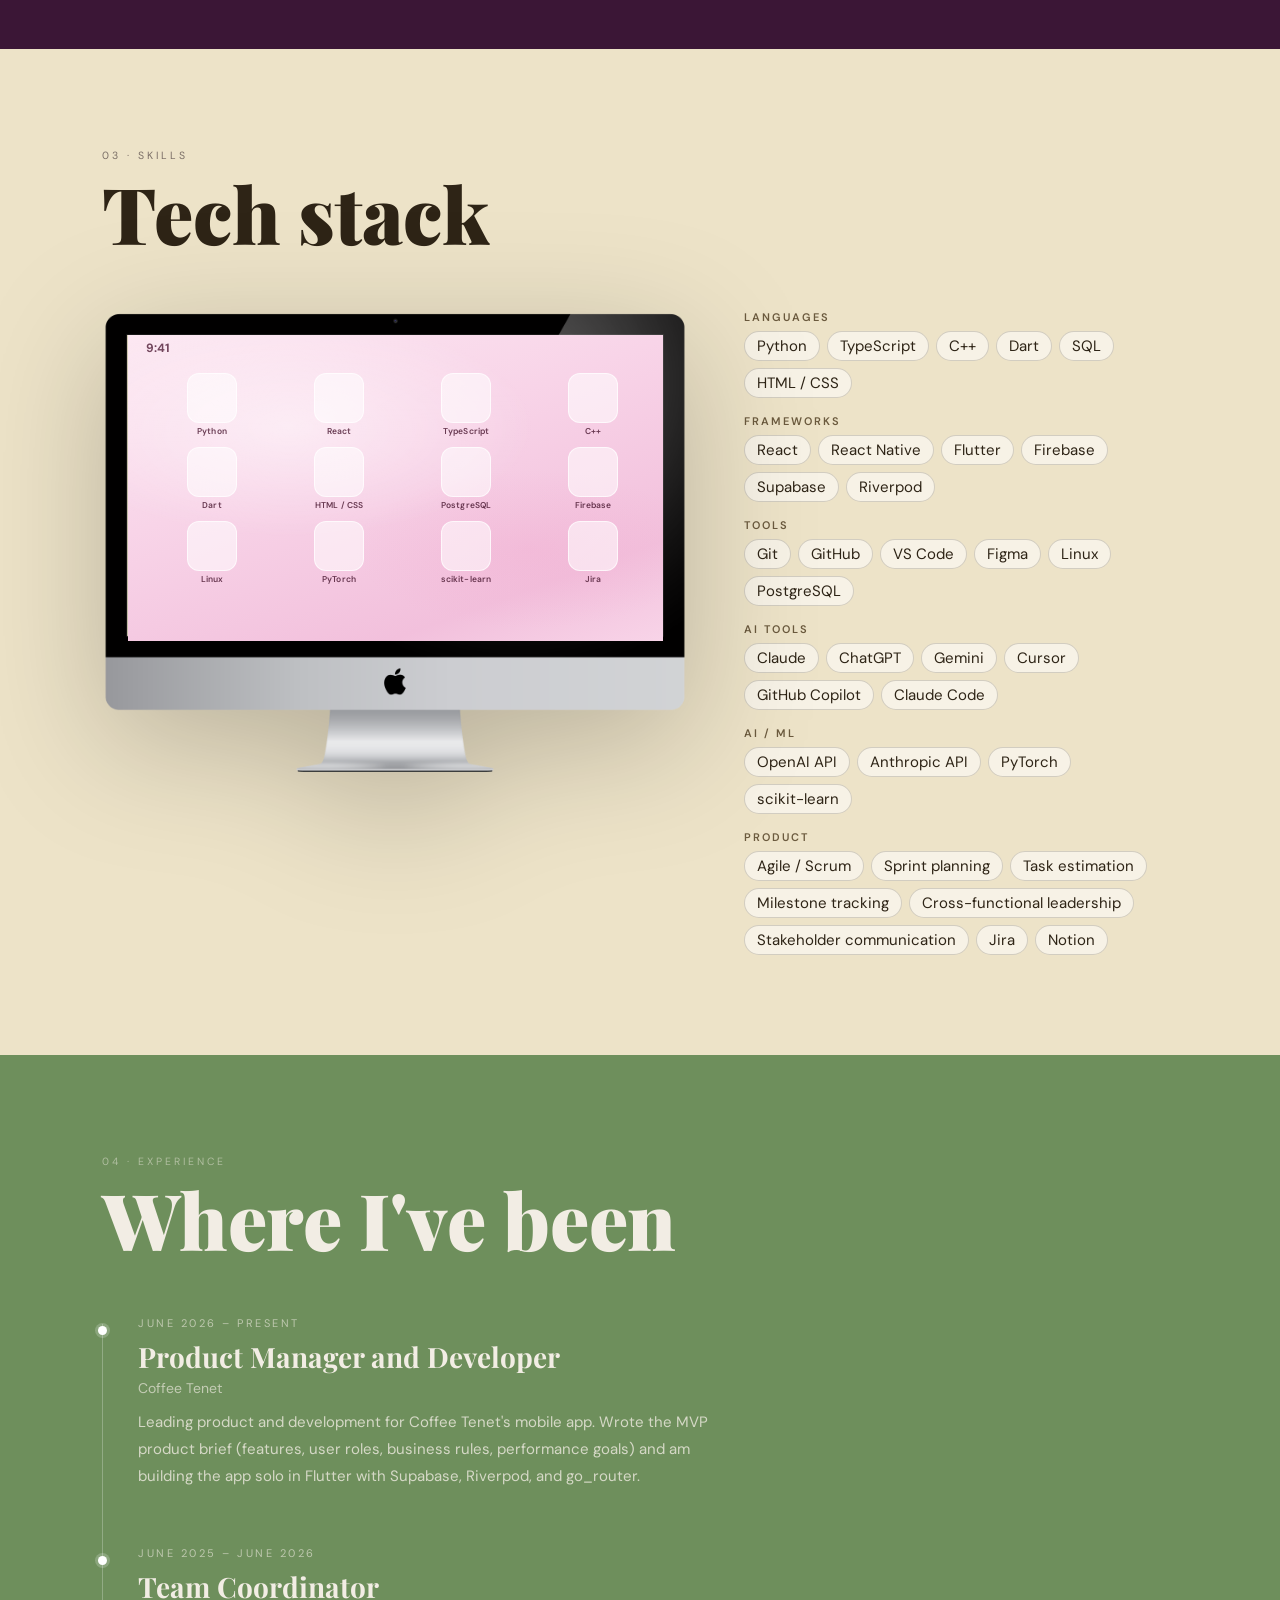
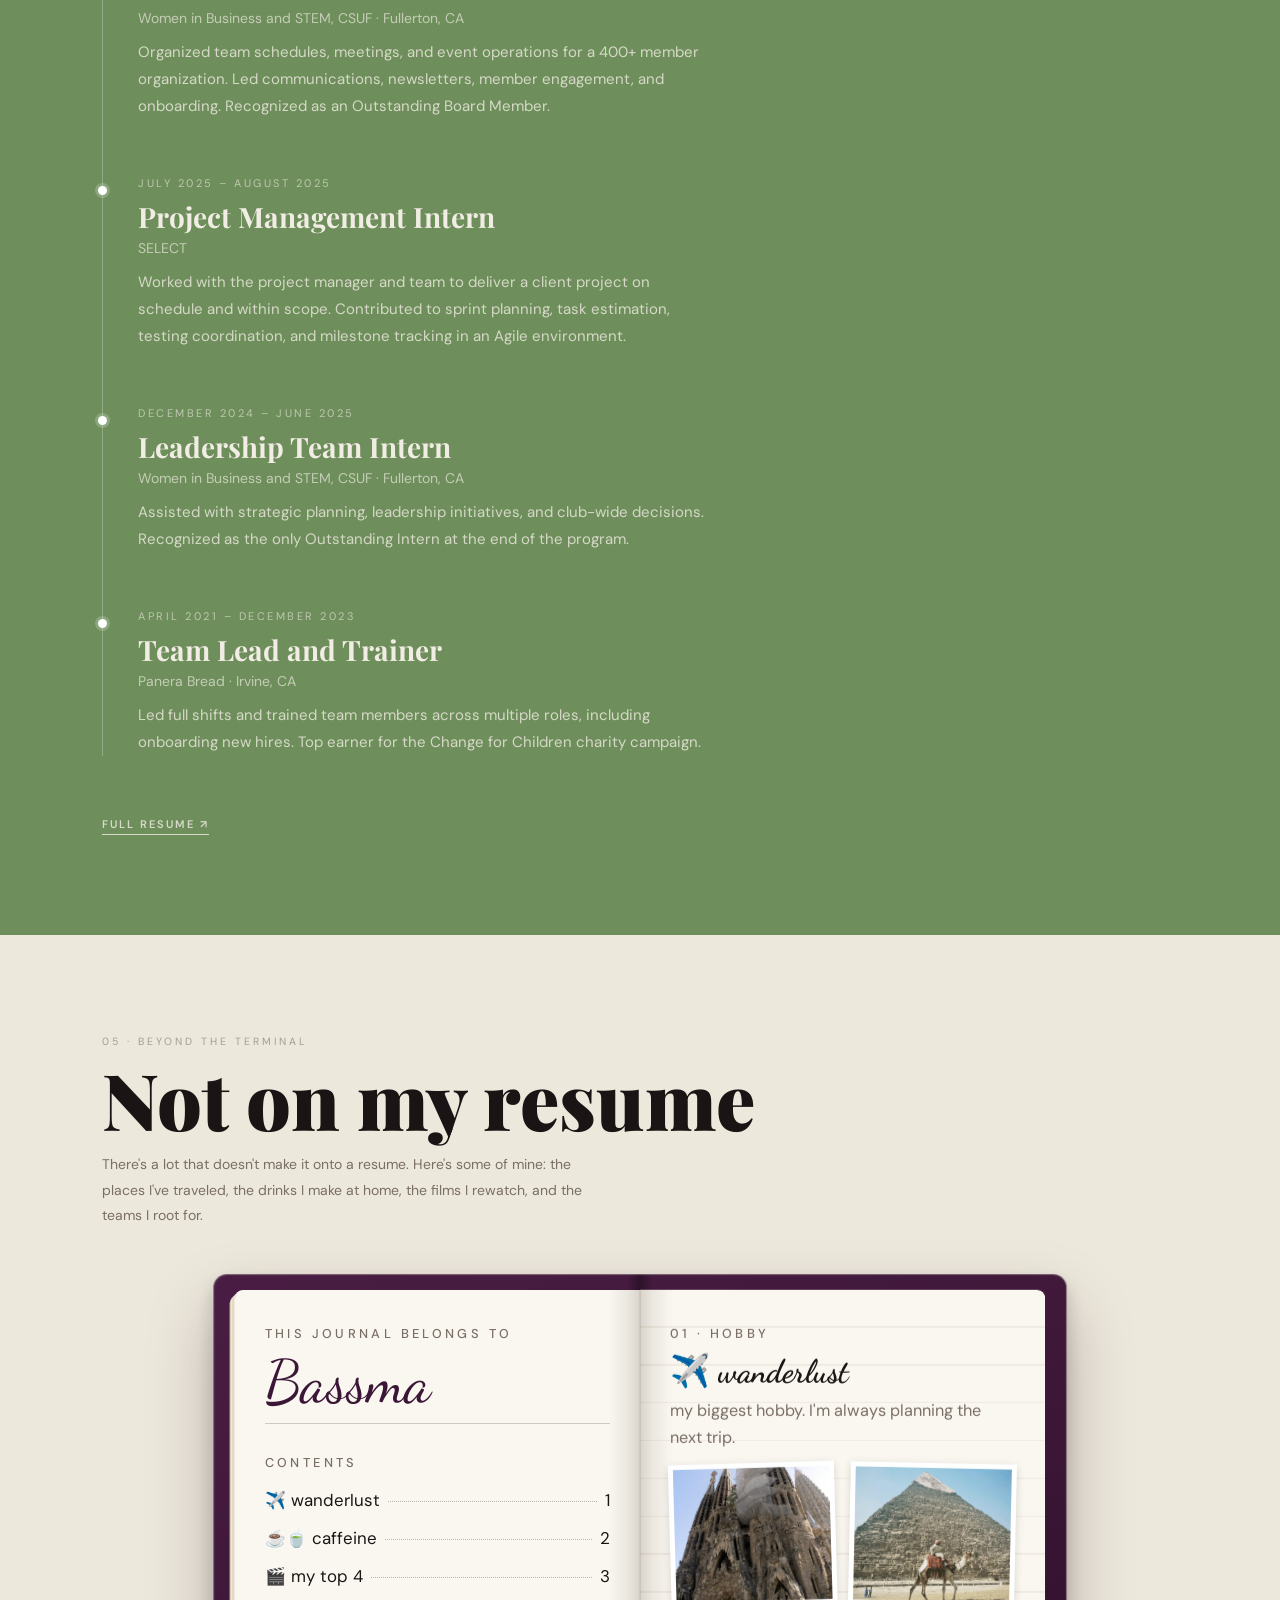
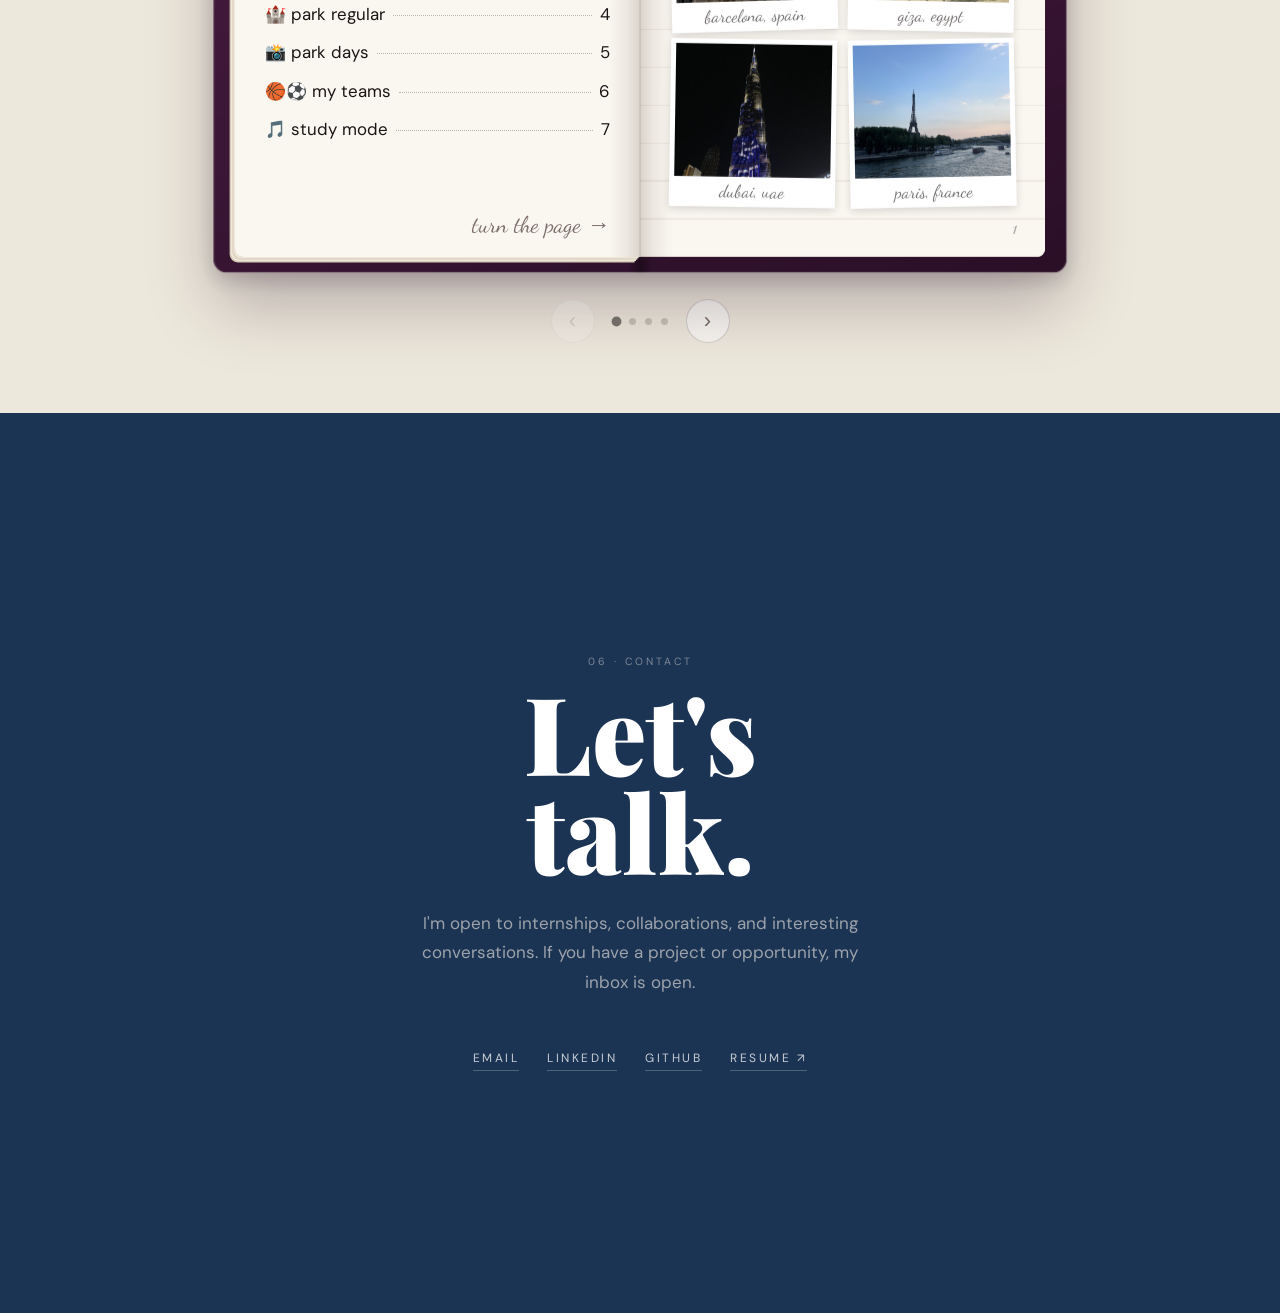
==== commit 11492f8c: "Projects: fuller Coffee Tenet description Co-Authored-By: Claude Opus 5.5 <noreply@anthropic.com> Cl" ====
--- a/index.html
+++ b/index.html
@@ -189,7 +189,7 @@
                 <span class="proj-badge">In Progress</span>
                 <div class="proj-num">01</div>
                 <div class="proj-name">Coffee Tenet</div>
-                <div class="proj-desc">A social café discovery app built for <a href="https://coffeetenet.com" target="_blank" rel="noopener" class="inline-link">Coffee Tenet</a>. People log café visits with photos, rate them on the 4C framework (coffee, culinary, context, community), follow friends, and get café recommendations based on what they care about most. Designed and built on my own.</div>
+                <div class="proj-desc">A social café discovery app that brings <a href="https://coffeetenet.com" target="_blank" rel="noopener" class="inline-link">Coffee Tenet</a>'s 4C framework (coffee, culinary, context, community) to its community. People find cafés on a map, log visits with photos and a score for each C, follow friends, and save spots to Want to Try and Favorites. Each profile has a Coffee Identity showing how much each C matters to that person, which shapes their café recommendations. Designed and built on my own: 15 screens, from onboarding to profiles.</div>
                 <div class="tags"><span class="tag">Flutter</span><span class="tag">Dart</span><span class="tag">Supabase</span><span class="tag">PostgreSQL</span><span class="tag">Riverpod</span><span class="tag">Mobile</span></div>
                 <div class="proj-links">
                     <!-- Add when the video is ready: <a href="#" class="proj-link" data-walkthrough>Watch walkthrough ↗︎</a> -->
